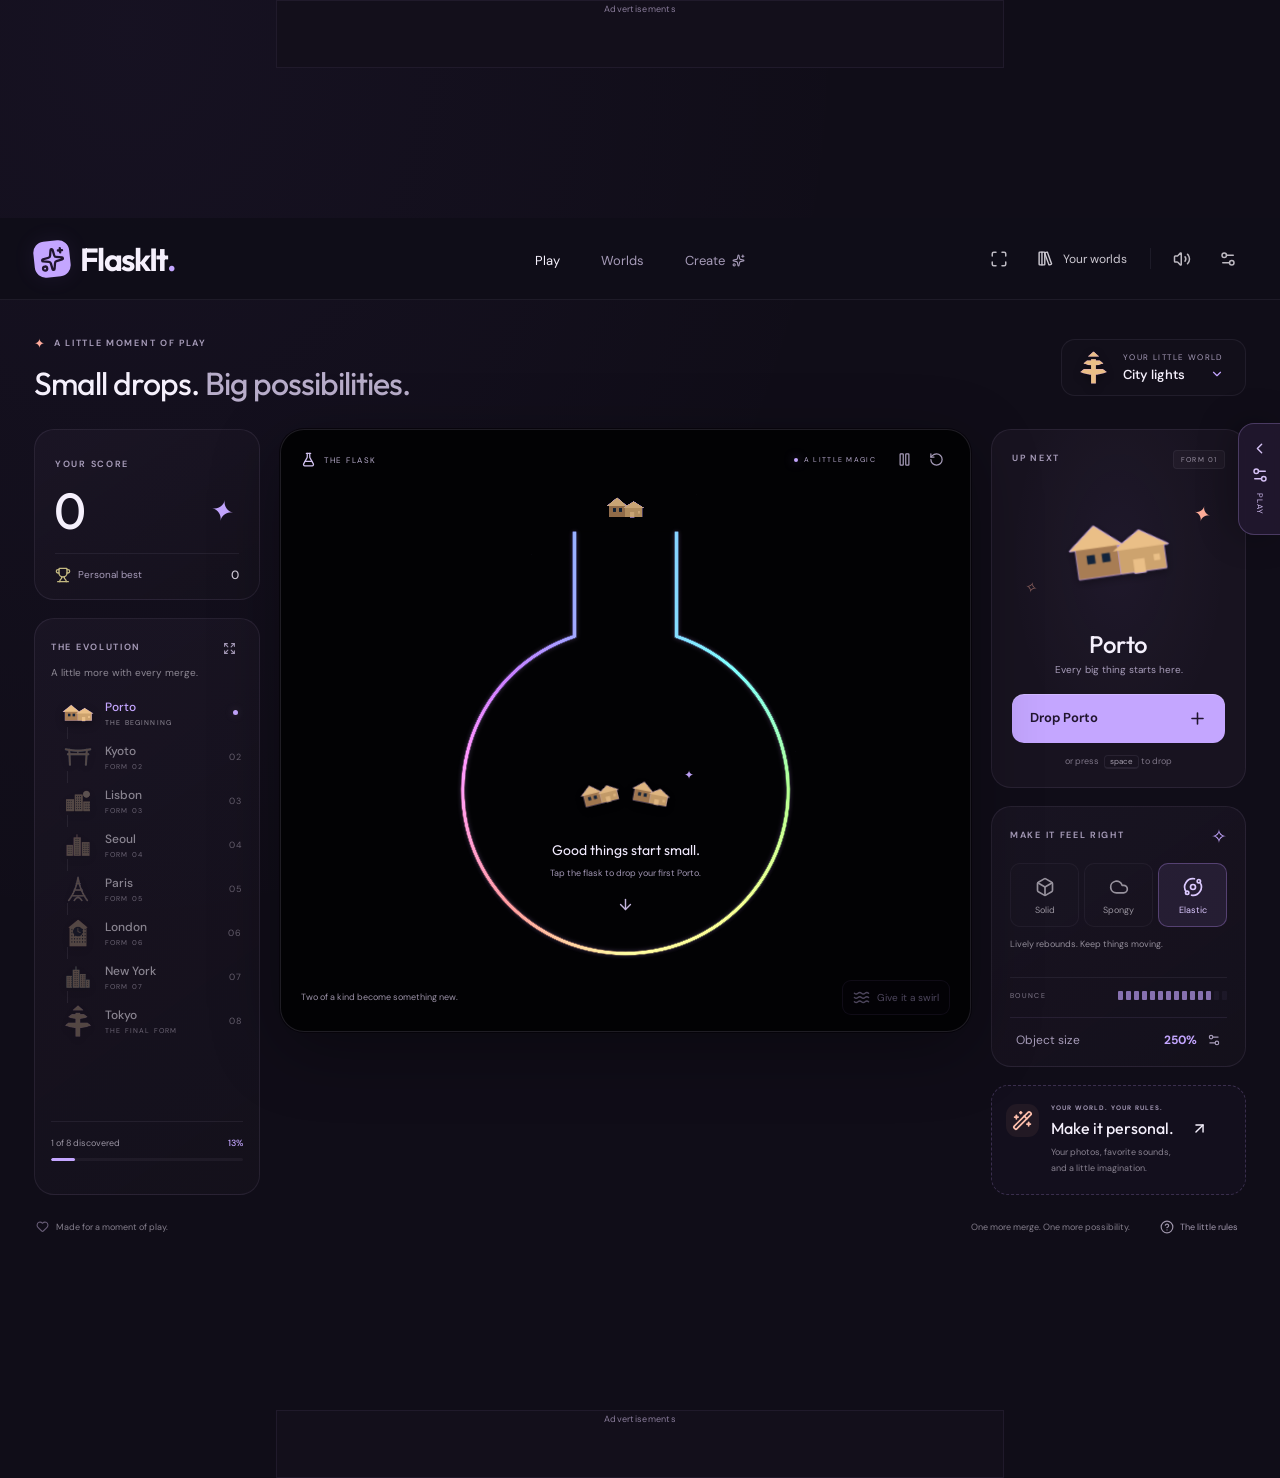
==== index.html @ 526505aa "Publish FlaskIt web game with Google ad placements" ====
<!doctype html>
<html lang="en">
  <head>
    <meta charset="UTF-8" />
    <meta name="viewport" content="width=device-width, initial-scale=1.0, viewport-fit=cover" />
    <meta name="theme-color" content="#100d18" />
    <meta
      name="description"
      content="Little drops. Big possibilities. FlaskIt is a physics playground. Merge, make your own worlds, and find your final form."
    />
    <meta name="google-adsense-account" content="ca-pub-3168949254831390" />
    <link rel="canonical" href="https://flaskit.elevatr.app/" />
    <link rel="icon" type="image/svg+xml" href="./favicon.svg" />
    <title>FlaskIt — Little drops. Big possibilities.</title>
    <script type="module" crossorigin src="./assets/index-wMDq1V2u.js"></script>
    <link rel="stylesheet" crossorigin href="./assets/index-DYnC0f2d.css">
  </head>
  <body>
    <div id="root"></div>
  </body>
</html>
---- assets/index-DYnC0f2d.css ----
@font-face{font-family:DM Sans Variable;font-style:normal;font-display:swap;font-weight:100 1000;src:url(./dm-sans-latin-ext-wght-normal-BOFOeGcA.woff2)format("woff2-variations");unicode-range:U+100-2BA,U+2BD-2C5,U+2C7-2CC,U+2CE-2D7,U+2DD-2FF,U+304,U+308,U+329,U+1D00-1DBF,U+1E00-1E9F,U+1EF2-1EFF,U+2020,U+20A0-20AB,U+20AD-20C0,U+2113,U+2C60-2C7F,U+A720-A7FF}@font-face{font-family:DM Sans Variable;font-style:normal;font-display:swap;font-weight:100 1000;src:url(./dm-sans-latin-wght-normal-Xz1IZZA0.woff2)format("woff2-variations");unicode-range:U+??,U+131,U+152-153,U+2BB-2BC,U+2C6,U+2DA,U+2DC,U+304,U+308,U+329,U+2000-206F,U+20AC,U+2122,U+2191,U+2193,U+2212,U+2215,U+FEFF,U+FFFD}@font-face{font-family:Outfit Variable;font-style:normal;font-display:swap;font-weight:100 900;src:url(./outfit-latin-ext-wght-normal-DdQaqQDo.woff2)format("woff2-variations");unicode-range:U+100-2BA,U+2BD-2C5,U+2C7-2CC,U+2CE-2D7,U+2DD-2FF,U+304,U+308,U+329,U+1D00-1DBF,U+1E00-1E9F,U+1EF2-1EFF,U+2020,U+20A0-20AB,U+20AD-20C0,U+2113,U+2C60-2C7F,U+A720-A7FF}@font-face{font-family:Outfit Variable;font-style:normal;font-display:swap;font-weight:100 900;src:url(./outfit-latin-wght-normal-Bc-8i84L.woff2)format("woff2-variations");unicode-range:U+??,U+131,U+152-153,U+2BB-2BC,U+2C6,U+2DA,U+2DC,U+304,U+308,U+329,U+2000-206F,U+20AC,U+2122,U+2191,U+2193,U+2212,U+2215,U+FEFF,U+FFFD}:root{color:#f5f0fc;font-synthesis:none;font-synthesis:none;--accent:#c4a6ff;--ink:#f5f0fc;--muted:#a69bb8;--line:#dfd2fa12;--surface:#1c1729;--bg:#100d18;--lightningcss-light: ;--lightningcss-dark:initial;color-scheme:dark;background:#100d18;font-family:DM Sans Variable,sans-serif;font-weight:400}*{box-sizing:border-box}body{min-width:320px;margin:0}button,input,a{-webkit-tap-highlight-color:transparent}button,a,input{font:inherit}button{cursor:pointer;color:inherit;background:0 0;border:0;transition:background .18s,transform .18s,border-color .18s,opacity .18s}button:hover{filter:brightness(1.08)}button:active{transform:scale(.975)}button:disabled{opacity:.35;cursor:default;filter:none;transform:none}a{color:inherit;text-decoration:none}button:focus-visible,a:focus-visible,input:focus-visible,[tabindex]:focus-visible{outline:2px solid var(--accent);outline-offset:4px}input{accent-color:var(--accent);min-width:0}input[type=range]{cursor:pointer;width:100%;height:4px;accent-color:var(--accent)}input[type=text],input:not([type]),input[type=search]{border:1px solid var(--line);color:var(--ink);background:#ffffff04;border-radius:11px;outline:none;width:100%;padding:13px 15px}input:focus{border-color:#c4a6ff66}input::placeholder{color:#827d89}h1,h2,h3,p{margin:0}h1,h2,h3{letter-spacing:-.025em;font-family:Outfit Variable,sans-serif;font-weight:500}svg{flex-shrink:0}button svg{vertical-align:middle}::selection{color:#faf4ff;background:#c4a6ff3d}.app{background:radial-gradient(#b29eca06,#0000 60%);min-height:100dvh}.app:before{content:"";pointer-events:none;opacity:.1;z-index:-1;background-image:url("data:image/svg+xml,%3Csvg viewBox='0 0 180 180' xmlns='http://www.w3.org/2000/svg'%3E%3Cfilter id='n'%3E%3CfeTurbulence type='fractalNoise' baseFrequency='.8' numOctaves='3' stitchTiles='stitch'/%3E%3C/filter%3E%3Crect width='100%25' height='100%25' opacity='.4' filter='url(%23n)'/%3E%3C/svg%3E");position:fixed;inset:0}.topbar{border-bottom:1px solid var(--line);background:#100d18d9;justify-content:space-between;align-items:center;gap:30px;height:82px;padding:0 max(34px,50vw - 700px);display:flex}.brand{letter-spacing:-1.6px;align-items:center;gap:10px;font-family:Outfit Variable,sans-serif;font-size:32px;font-weight:650;line-height:1;display:flex}.brand-mark{background:var(--accent);color:#21152f;border-radius:11px;place-items:center;width:36px;height:36px;display:grid;transform:rotate(-6deg)}.brand-period{color:var(--accent)}.main-nav{align-items:stretch;gap:35px;height:100%;display:flex;position:absolute;left:50%;transform:translate(-50%)}.main-nav>button{color:var(--muted);align-items:center;gap:7px;padding:3px 3px 0;font-size:13px;display:flex;position:relative}.main-nav>button.active{color:var(--ink)}.nav-dot{background:var(--accent);border-radius:50%;width:4px;height:4px;position:absolute;bottom:18px;left:calc(50% - 2px)}.topbar-actions{align-items:center;gap:10px;display:flex}.library-button{color:#cdc9d2;align-items:center;gap:9px;padding:10px;font-size:12px;display:flex}.library-button b{border:1px solid var(--line);color:var(--accent);background:#ffffff05;border-radius:5px;padding:2px 5px;font-size:10px}.topbar-divider{background:var(--line);width:1px;height:21px;margin:0 3px}.icon-button{color:#bdb9c1;border-radius:50%;place-items:center;width:36px;height:36px;display:grid}.icon-button:hover{background:#ffffff09}.page-main{max-width:1400px;margin:0 auto;padding:32px 34px 0}.play-heading{justify-content:space-between;align-items:center;margin:0 0 26px;display:flex}.eyebrow{letter-spacing:1.7px;color:var(--muted);align-items:center;gap:7px;font-size:9px;font-weight:650;line-height:1.5;display:inline-flex}.accent{color:var(--accent)}.tiny-star{color:var(--accent);font-size:13px}.play-heading h1{letter-spacing:-1px;margin-top:9px;font-size:32px;font-weight:450}.world-selector{border:1px solid var(--line);text-align:left;background:#ffffff03;border-radius:14px;align-items:center;gap:12px;min-width:185px;padding:10px 14px;display:flex}.world-selector>span:last-child{flex-direction:column;gap:4px;display:flex}.world-selector small{letter-spacing:1.4px;color:var(--muted);font-size:8px}.world-selector strong{justify-content:space-between;align-items:center;gap:25px;font-size:13px;font-weight:550;display:flex}.world-selector strong svg{color:var(--accent)}.play-layout{grid-template-columns:226px minmax(280px,1fr) 255px;align-items:stretch;gap:20px;display:grid}.left-column,.right-column{flex-direction:column;gap:18px;min-width:0;display:flex}.panel{border:1px solid var(--line);background:linear-gradient(150deg,#ffffff04,#ffffff01);border-radius:20px}.score-card{padding:21px 20px 16px}.score-value{letter-spacing:-2px;font-variant-numeric:tabular-nums;justify-content:space-between;align-items:center;margin-top:8px;font-family:Outfit Variable,sans-serif;font-size:51px;font-weight:450;line-height:1.2;display:flex}.score-value>span{color:var(--accent);margin:0 7px;font-size:28px;font-weight:200;transform:rotate(12deg)}.best-score{border-top:1px solid var(--line);color:var(--muted);align-items:center;gap:7px;margin-top:12px;padding-top:13px;font-size:10px;display:flex}.best-score>svg{color:#c4b981}.best-score>strong{color:#d1cbd8;margin-left:auto;font-size:12px;font-weight:500}.journey-card{flex-direction:column;flex:1;min-height:0;padding:16px 16px 18px;display:flex}.section-top{justify-content:space-between;align-items:center;gap:10px;display:flex}.small-icon{width:27px;height:27px;color:var(--muted);border-radius:7px;place-items:center;display:grid}.small-icon:hover{background:#ffffff0a}.journey-subtitle{color:#8c8793;margin-top:4px;margin-bottom:12px;font-size:10px}.journey-list{scrollbar-width:thin;scrollbar-color:#beb5c822 transparent;flex-direction:column;flex:1;max-height:415px;display:flex;overflow:auto}.journey-item{align-items:center;gap:10px;min-height:44px;display:flex;position:relative}.journey-item:before{content:"";background:#97909f22;width:1px;position:absolute;top:36px;bottom:-4px;left:16px}.journey-item:last-child:before{display:none}.journey-item .form-badge{z-index:1;position:relative}.journey-item>div{flex-direction:column;gap:3px;display:flex}.journey-item strong{font-size:12px;font-weight:500}.journey-item small{letter-spacing:1.15px;color:#908b97;font-size:7px}.journey-item.undiscovered strong{color:#898490}.journey-item.undiscovered small{color:#6b6474}.current-dot{background:var(--accent);border-radius:50%;width:5px;height:5px;margin-left:auto;margin-right:5px;box-shadow:0 0 9px #baa8d044}.journey-item.current strong{color:var(--accent)}.journey-check{color:var(--accent);margin-left:auto;margin-right:3px}.level-index{font-variant-numeric:tabular-nums;letter-spacing:1px;color:#67606f;margin-left:auto;margin-right:1px;font-size:9px}.journey-progress{border-top:1px solid var(--line);margin-top:15px;padding-top:15px}.journey-progress>div:first-child{color:#9892a0;justify-content:space-between;font-size:9px;display:flex}.journey-progress strong{color:var(--accent);font-size:9px;font-weight:500}.progress-track{background:#d0c4df0e;border-radius:3px;height:3px;margin-top:9px;overflow:hidden}.progress-track>span{background:var(--accent);border-radius:3px;height:100%;transition:width .4s;display:block}.flask-card{background:radial-gradient(at 50% 65%,#60556d19,#1e162808 70%),radial-gradient(circle,#c5b8d409 .7px,#0000 .8px) 0 0/18px 18px;border:1px solid #dfd2fa14;border-radius:24px;flex-direction:column;height:clamp(550px,67vh,710px);display:flex;position:relative;overflow:hidden;box-shadow:inset 0 0 100px #0b080f33}.flask-toolbar{z-index:2;justify-content:space-between;align-items:center;height:43px;padding:17px 20px 0;display:flex;position:relative}.flask-toolbar>span{letter-spacing:1.5px;color:#9b94a3;align-items:center;gap:8px;font-size:8px;display:flex}.flask-tools{align-items:center;gap:5px;display:flex}.live-label{letter-spacing:1.3px;color:#958d9f;align-items:center;gap:6px;margin-right:10px;font-size:7px;display:flex}.live-label i{background:#b4a2cb;border-radius:50%;width:4px;height:4px;box-shadow:0 0 8px #b4a1cc33}.flask-stage{cursor:pointer;touch-action:manipulation;flex:1;width:100%;min-height:0;position:relative;outline-offset:-5px!important}.flask-stage canvas{width:100%;height:100%;display:block;position:absolute;inset:0}.flask-bottom{z-index:1;justify-content:space-between;align-items:center;gap:8px;padding:0 20px 16px;font-size:10px;display:flex;position:relative}.flask-message{color:#97929e;font-size:9px}.swirl-button{color:#c8bbd7;background:#b9a9cc05;border:1px solid #beacd31c;border-radius:9px;align-items:center;gap:7px;padding:8px 10px;font-size:10px;display:flex}.flask-empty{pointer-events:none;color:#c0b7ca;z-index:1;flex-direction:column;align-items:center;gap:8px;display:flex;position:absolute;top:58%;left:0;right:0}.empty-pair{opacity:.86;align-items:center;gap:7px;height:58px;margin-bottom:8px;display:flex;position:relative}.empty-pair>span:first-child{animation:4s ease-in-out infinite bob;transform:rotate(-14deg)}.empty-pair>span:nth-child(2){animation:4s ease-in-out -2s infinite bob;transform:rotate(11deg)}.empty-pair>i{color:var(--accent);font-size:12px;font-style:normal;position:absolute;top:0;right:-22px}.flask-empty>strong{font-family:Outfit Variable,sans-serif;font-size:14px;font-weight:400}.flask-empty>p{color:#8c8496;font-size:9px}.flask-empty>svg{color:#91889d;margin-top:9px}.form-badge{background:linear-gradient(145deg, var(--form-color), color-mix(in srgb, var(--form-color), #241b30 14%));border:1px solid #ffffff24;border-radius:50%;flex-shrink:0;justify-content:center;align-items:center;line-height:1;display:inline-flex;position:relative;overflow:hidden;box-shadow:0 3px 8px #0e0a1220,inset 0 2px 3px #fff3}.form-badge img{object-fit:cover;width:100%;height:100%}.form-badge.dimmed{opacity:.3;filter:saturate(.7)}.next-card{flex-direction:column;align-items:stretch;padding:20px;display:flex}.next-pill{letter-spacing:1.1px;color:#9c94a5;background:#cdc0dc09;border:1px solid #d0c3df11;border-radius:4px;padding:4px 7px;font-size:7px}.next-piece{place-items:center;height:160px;display:grid;position:relative}.next-piece>.form-badge{z-index:1;animation:5s ease-in-out infinite float;transform:rotate(-8deg);box-shadow:0 10px 30px #0003}.piece-orbit{border:1px solid #b39fcb12;border-radius:50%;width:139px;height:139px;position:absolute}.piece-orbit:before{content:"";border:1px dashed #b39fcb0b;border-radius:50%;position:absolute;inset:-14px}.next-sparkle{color:var(--accent);font-size:21px;font-style:normal;position:absolute;top:31px;right:14px;transform:rotate(14deg)}.next-sparkle.small{opacity:.5;font-size:15px;top:109px;left:13px;right:auto}.next-description{text-align:center;margin:0 0 18px}.next-description h2{letter-spacing:-.5px;margin-bottom:4px;font-size:24px}.next-description p{color:var(--muted);font-size:10px}.primary-button{background:var(--accent);color:#21152f;border-radius:12px;justify-content:space-between;align-items:center;gap:20px;width:100%;min-height:47px;padding:15px 18px;font-size:13px;font-weight:650;display:flex;box-shadow:inset 0 1px #fff3}.primary-button:hover{background:color-mix(in srgb, var(--accent), white 8%)}.drop-button{margin-top:auto}.keyboard-hint{text-align:center;color:#7b7384;margin-top:12px;font-size:9px;display:block}.keyboard-hint kbd{color:#a29baa;border:1px solid #bbb0c819;border-bottom-width:2px;border-radius:4px;margin-left:3px;padding:0 5px 1px;font-family:inherit;font-size:8px}.physics-card{padding:17px 18px}.tiny-spark{color:var(--accent);font-size:19px}.feel-picker{align-items:stretch;gap:5px;margin:14px 0 10px;display:flex}.feel-picker>button{color:#97929d;background:#ffffff02;border:1px solid #dfd2fa0c;border-radius:10px;flex-direction:column;flex:1;align-items:center;gap:7px;min-width:0;padding:13px 4px 10px;font-size:9px;display:flex}.physics-description{color:#928c99;min-height:28px;font-size:9px;line-height:1.6}.bounce-meter{border-top:1px solid var(--line);align-items:center;gap:17px;margin-top:12px;padding-top:13px;display:flex}.bounce-meter>span{letter-spacing:1.3px;color:#857d8f;font-size:7px}.bounce-meter>div{flex:1;justify-content:flex-end;align-items:center;gap:3px;display:flex}.bounce-meter i{background:#c4a6ff0d;border-radius:1px;width:5px;height:9px}.bounce-meter i.lit{background:var(--accent);opacity:.65}.creator-mini{text-align:left;background:#a898bb03;border:1px dashed #b8a8cb27;border-radius:17px;flex:1;align-items:flex-start;gap:12px;padding:18px 14px;display:flex}.creator-mini-icon{width:33px;height:33px;color:var(--accent);background:#c4a6ff12;border-radius:11px;flex-shrink:0;place-items:center;display:grid}.creator-mini .eyebrow{letter-spacing:1px;margin-bottom:5px;font-size:6.5px;display:block}.creator-mini strong{white-space:nowrap;align-items:center;gap:17px;font-family:Outfit Variable,sans-serif;font-size:16px;font-weight:450;display:flex}.creator-mini p{color:#87808f;margin-top:7px;font-size:9px;line-height:1.7}.page-footer{color:#837d8b;justify-content:space-between;gap:20px;padding:24px 2px 25px;font-size:9px;display:flex}.page-footer>span{align-items:center;gap:7px;display:flex}.page-footer>span svg{color:#a090b3;opacity:.6}.page-footer>div{align-items:center;gap:24px;display:flex}.page-footer button{color:#9e95aa;align-items:center;gap:6px;font-size:9px;display:flex}.engine-loading,.engine-error{text-align:center;z-index:2;flex-direction:column;justify-content:center;align-items:center;gap:22px;padding:35px;display:flex;position:absolute;inset:0}.engine-error{color:#b7b1bf;background:#100d18f0;font-size:13px}.engine-error .secondary-button{width:auto}.pause-curtain{-webkit-backdrop-filter:blur(12px);backdrop-filter:blur(12px);z-index:5;background:#17111fdb;flex-direction:column;justify-content:center;align-items:center;gap:12px;display:flex;position:absolute;inset:0}.pause-symbol{color:var(--accent);border:1px solid #b8a7cc2a;border-radius:50%;place-items:center;width:70px;height:70px;margin-bottom:13px;display:grid}.pause-curtain h2{font-size:35px}.pause-curtain p{color:var(--muted);font-size:13px}.pause-curtain .primary-button{width:220px;margin-top:18px}.mobile-journey{display:none}.toast{-webkit-backdrop-filter:blur(12px);backdrop-filter:blur(12px);color:#e4dfeb;z-index:70;background:#30273aed;border:1px solid #c4a6ff22;border-radius:12px;align-items:center;gap:10px;max-width:calc(100vw - 30px);padding:13px 14px;font-size:12px;animation:.2s ease-out toast-in;display:flex;position:fixed;bottom:27px;left:50%;transform:translate(-50%);box-shadow:0 10px 40px #0004}.toast>svg{color:var(--accent)}.toast>button{color:#a8a0b2;place-items:center;margin-left:12px;padding:3px;display:grid}.modal-scrim{-webkit-backdrop-filter:blur(9px);backdrop-filter:blur(9px);z-index:50;background:#0a080dab;justify-content:center;align-items:center;padding:30px;animation:.16s ease-out scrim-in;display:flex;position:fixed;inset:0}.modal-scrim~.modal-scrim{z-index:60}.modal{--accent:#c4a6ff;background:#191321;border:1px solid #d2cbda27;border-radius:25px;flex-direction:column;width:530px;max-width:100%;max-height:calc(100dvh - 60px);animation:.22s cubic-bezier(.2,.75,.35,1) modal-in;display:flex;overflow:hidden;box-shadow:0 40px 140px #0008}.modal-wide{width:1000px}.modal-head{border-bottom:1px solid var(--line);flex-shrink:0;justify-content:space-between;align-items:center;gap:15px;padding:27px 30px 22px;display:flex}.modal-head .eyebrow{letter-spacing:1.6px;margin-bottom:9px;font-size:8px}.modal-head h2{font-size:31px;font-weight:450;line-height:1.15}.modal-head .icon-button{border:1px solid var(--line);background:#ffffff03;width:35px;height:35px}.modal-body{overscroll-behavior:contain;scrollbar-width:thin;scrollbar-color:#b8adc52b transparent;min-height:0;padding:25px 30px;overflow:auto}.modal-footer{border-top:1px solid var(--line);background:#191321;flex-shrink:0;padding:18px 30px 22px}.modal-footer .primary-button{min-height:47px}.subheading{color:#a29da9;margin-bottom:20px;font-size:13px;line-height:1.8}.center{text-align:center}.text-button{color:#bcb4c5;align-items:center;gap:7px;padding:6px 0;font-size:11px;display:flex}.text-button:hover{color:var(--accent)}.center-button{justify-content:center;margin:17px auto 0}.secondary-button{color:#d1cbd9;background:#d0c6dc04;border:1px solid #d0c6dc24;border-radius:11px;justify-content:center;align-items:center;gap:9px;min-height:43px;padding:12px 16px;font-size:11px;font-weight:550;display:flex}.secondary-button:hover{background:#d0c6dc0c}.fine-print{color:#8e8896;margin:12px 0;font-size:10px;line-height:1.8}.error-note{color:#f0bea8;background:#e5a2830b;border:1px solid #f2ad9344;border-radius:10px;margin:15px 0;padding:12px 14px;font-size:12px;line-height:1.6}.loading{color:#b5abc1;justify-content:center;align-items:center;gap:12px;padding:20px 0;font-size:12px;display:flex}.spin{animation:1s linear infinite spin}.segmented{background:#120d1844;border:1px solid #d2ccda16;border-radius:11px;flex-shrink:0;gap:4px;padding:4px;display:inline-flex}.segmented>button{color:#9892a0;border-radius:7px;align-items:center;gap:12px;padding:9px 17px;font-size:11px;display:flex}.segmented>button.active{color:#dcd3e7;background:#32293c;box-shadow:0 1px 5px #0002}.segmented>button>span{color:#998ea7;background:#d1c5e00d;border-radius:4px;padding:2px 5px;font-size:8px}.library-topline{justify-content:space-between;align-items:center;gap:20px;margin-bottom:22px;display:flex}.search-field{border:1px solid var(--line);color:#7c7486;background:#ffffff02;border-radius:10px;flex:1;align-items:center;gap:9px;max-width:300px;padding:0 12px;display:flex}.search-field input{background:0 0;border:0;outline:none;padding:11px 0;font-size:10px}.create-world-hero{text-align:left;background:linear-gradient(110deg,#32293e,#2e243a 50%,#2d223a);border:1px solid #bdafce33;border-radius:19px;justify-content:space-between;align-items:center;width:100%;min-height:184px;padding:30px 32px;display:flex;position:relative;overflow:hidden}.create-world-hero .eyebrow{letter-spacing:1.8px;color:#ad9fbd;font-size:7px}.create-world-hero h3{color:#e3dceb;max-width:360px;margin-top:9px;font-size:28px;line-height:1.25}.create-world-hero p{color:#a9a1b3;margin:9px 0 18px;font-size:11px}.hero-link{color:#c4a6ff;align-items:center;gap:13px;font-size:11px;font-weight:600;display:inline-flex}.create-art{flex-shrink:0;width:240px;height:140px;position:relative}.create-art>span{border:1px solid #ffffff2b;border-radius:50%;place-items:center;display:grid;position:absolute;box-shadow:0 10px 25px #0002}.create-art>span:first-child{background:#edbbce;width:85px;height:85px;font-size:42px;top:25px;left:10px;transform:rotate(-15deg)}.create-art>span:nth-child(2){background:#c1b5f1;width:105px;height:105px;font-size:52px;top:-2px;right:15px;transform:rotate(12deg)}.create-art>span:nth-child(3){color:#30273b;background:#c4a6ff;border:5px solid #332940;width:56px;height:56px;bottom:-8px;left:98px;transform:rotate(-9deg)}.create-art>i{color:#c4a6ff;font-size:26px;font-style:normal;position:absolute;top:-11px;left:72px}.category-tabs{scrollbar-width:none;align-items:center;gap:7px;margin:25px 0 20px;display:flex;overflow:auto}.category-tabs>button{border:1px solid var(--line);white-space:nowrap;color:#9992a1;border-radius:7px;align-items:center;gap:5px;padding:8px 13px;font-size:10px;display:flex}.category-tabs>button.active{color:#d4cbe0;background:#ae98c80d;border-color:#a999bc4a}.library-grid{grid-template-columns:repeat(3,minmax(0,1fr));gap:17px;display:grid}.world-card{background:#ffffff02;border:1px solid #dfd2fa13;border-radius:15px;transition:border-color .2s,transform .2s;overflow:hidden}.world-card:hover{border-color:color-mix(in srgb, var(--card-accent), transparent 65%);transform:translateY(-3px)}.world-card-main{text-align:left;width:100%;padding:0;display:block}.world-card-art{background:radial-gradient(ellipse at 55% 100%, color-mix(in srgb, var(--card-accent), transparent 87%), transparent 80%), #dbd4e402;isolation:isolate;height:143px;position:relative;overflow:hidden}.world-orbit{border:1px solid color-mix(in srgb, var(--card-accent), transparent 92%);border-radius:50%;width:155px;height:155px;position:absolute;top:10px;left:calc(50% - 77px)}.world-orbit:before{content:"";border:1px dashed color-mix(in srgb, var(--card-accent), transparent 95%);border-radius:50%;position:absolute;inset:-18px}.world-art-form{filter:drop-shadow(0 6px 6px #0002);position:absolute;top:50px;left:calc(50% - 102px);transform:rotate(-15deg)}.world-art-form.form-1{z-index:2;top:25px;left:calc(50% - 32px);transform:rotate(5deg)}.world-art-form.form-2{z-index:3;top:64px;left:calc(50% + 39px);transform:rotate(16deg)}.art-sparkle{color:var(--card-accent);opacity:.7;font-size:17px;position:absolute;top:20px;left:calc(50% + 70px)}.world-card-info{padding:17px 17px 18px}.world-category{letter-spacing:1.1px;text-transform:uppercase;color:#9d95a6;align-items:center;gap:6px;font-size:7px;display:flex}.world-category>i{background:#9d95a6;border-radius:50%;width:2px;height:2px}.world-card-info h3{justify-content:space-between;align-items:center;margin:8px 0 5px;font-size:19px;font-weight:450;display:flex}.world-card-info h3>svg{color:#948aa0;width:15px;height:15px}.world-card-info p{color:#8b8494;min-height:28px;font-size:9px;line-height:1.6}.world-route{color:var(--card-accent);opacity:.8;gap:11px;margin-top:13px;font-size:8px;display:flex}.world-route>span{opacity:.5}.trending-label{color:#f1bea5;letter-spacing:.6px;z-index:4;background:#463c31;border:1px solid #f8b69326;border-radius:5px;padding:4px 7px;font-size:6px;position:absolute;bottom:10px;right:10px}.saved-card-actions{border-top:1px solid var(--line);align-items:center;gap:4px;padding:9px 12px;display:flex}.saved-card-actions button{color:#928a9c;border-radius:6px;place-items:center;width:28px;height:28px;display:grid}.saved-card-actions button:hover{color:#d4c9e1;background:#c3b5d40b}.saved-card-actions .delete-world{margin-left:auto}.saved-card-actions .is-favorite{color:#e3b0b8}.library-footnote{color:#8a8392;justify-content:center;align-items:center;gap:6px;padding-top:25px;font-size:9px;display:flex}.empty-library{color:#a599b3;text-align:center;flex-direction:column;align-items:center;gap:15px;padding:45px 10px;display:flex}.empty-library h3{color:var(--ink);font-size:23px}.empty-library p{color:var(--muted);font-size:12px}.empty-library .secondary-button{margin-top:5px}.world-detail{grid-template-columns:1fr 1fr;gap:45px;margin-top:15px;display:grid}.detail-art{background:radial-gradient(ellipse, color-mix(in srgb, var(--card-accent), transparent 90%), transparent 70%);border-radius:17px;justify-content:center;align-items:center;height:210px;display:flex;position:relative}.detail-art>.form-badge{z-index:2;position:relative;transform:rotate(8deg)}.detail-small-form{z-index:3;position:absolute;top:122px;left:32px;transform:rotate(-13deg)}.detail-orbit{border:1px solid #c1b3d316;border-radius:50%;width:198px;height:198px;position:absolute}.detail-spark{color:var(--card-accent);font-size:24px;position:absolute;top:24px;right:40px}.detail-overview>h3{margin-top:15px;font-size:23px;font-weight:400;line-height:1.35}.detail-bits{gap:8px;margin-top:14px;display:flex}.detail-bits>span{border:1px solid var(--line);color:#aaa1b6;border-radius:5px;padding:6px 10px;font-size:9px}.detail-feel{border-top:1px solid var(--line);margin-top:25px;padding-top:22px}.detail-feel .feel-picker{margin-top:12px}.detail-feel .feel-picker>button{padding:13px 5px;font-size:10px}.minimum-drops{color:var(--card-accent);opacity:.75;margin-top:15px;font-size:9px}.detail-journey{padding:5px 0}.detail-journey>.eyebrow{margin-bottom:17px}.detail-form{border-bottom:1px solid #dfd2fa08;align-items:center;gap:12px;padding:10px 0;display:flex}.detail-index{color:#6e6677;letter-spacing:1px;flex-shrink:0;font-size:10px}.detail-form>div{flex-direction:column;gap:4px;display:flex}.detail-form strong{font-size:12px;font-weight:500}.detail-form small{color:#90889a;font-size:9px}.detail-stage{letter-spacing:1px;color:#71687d;margin-left:auto;font-size:7px}.final-tag{letter-spacing:1px;color:var(--accent);white-space:nowrap;background:#c4a6ff0d;border-radius:4px;margin-left:auto;padding:4px 6px;font-size:6px}.detail-footer{justify-content:space-between;gap:15px;display:flex}.detail-footer .primary-button{max-width:300px}.detail-footer .secondary-button{min-width:170px}.field-label{letter-spacing:1.4px;color:#ada5b7;flex-direction:column;gap:9px;font-size:8px;font-weight:600;display:flex}.field-label input{letter-spacing:0;margin-top:3px;font-size:14px;font-weight:400}.studio-intro{align-items:center;gap:14px;margin:0 0 28px;display:flex}.studio-intro-icon{width:49px;height:49px;color:var(--accent);background:#c4a6ff08;border:1px solid #c4a6ff27;border-radius:16px;flex-shrink:0;place-items:center;display:grid}.studio-intro h3{font-size:21px;font-weight:450}.studio-intro p{color:#928b9b;margin-top:6px;font-size:11px}.pill{color:#aea3bc;white-space:nowrap;background:#b8a9cb06;border:1px solid #c3b6d429;border-radius:6px;align-items:center;padding:7px 10px;font-size:8px;display:inline-flex}.studio-intro>.pill{margin-left:auto}.editor-settings{grid-template-columns:1fr 180px;gap:30px;display:grid}.level-number{flex-direction:column;gap:12px;display:flex}.stepper{border:1px solid var(--line);background:#ffffff03;border-radius:10px;justify-content:space-between;align-items:center;height:47px;padding:0 6px;display:flex}.stepper button{color:#b9b0c5;place-items:center;width:33px;height:33px;display:grid}.stepper output{color:#d0c5de;font-family:Outfit Variable,sans-serif;font-size:24px;font-weight:450}.level-range{margin:25px 0 9px}.difficulty-note{color:#7e7687;justify-content:space-between;gap:10px;font-size:8px;display:flex}.difficulty-note>span:nth-child(2){color:#b2a8be}.editor-section-title{border-top:1px solid var(--line);justify-content:space-between;align-items:center;margin-top:32px;margin-bottom:19px;padding-top:28px;display:flex}.editor-section-title h3{margin-top:7px;font-size:24px}.editor-section-title .eyebrow{font-size:8px}.form-editor-list{flex-direction:column;gap:9px;display:flex}.form-editor-row{border:1px solid var(--line);background:#ffffff02;border-radius:12px;grid-template-columns:47px 66px minmax(100px,1fr) minmax(160px,210px) 26px;align-items:center;gap:15px;padding:15px;display:grid}.form-editor-row.base-form{background:#c4a6ff03;border-color:#c4a6ff23}.form-number{color:#aca3b7;flex-direction:column;gap:6px;font-family:Outfit Variable,sans-serif;font-size:22px;display:flex}.form-number>span{letter-spacing:1px;color:#746a80;font-family:DM Sans Variable,sans-serif;font-size:6px}.photo-slot{color:#90859e;background:#b2a6c005;border:1px dashed #b2a6c03d;border-radius:50%;flex-direction:column;justify-content:center;align-items:center;gap:5px;width:62px;height:62px;display:flex;position:relative;overflow:hidden}.photo-slot>span:not(.form-badge):not(.photo-edit-overlay){font-size:7px}.photo-slot.filled{border:0}.photo-edit-overlay{color:#fff;opacity:0;background:#0005;place-items:center;transition:opacity .2s;display:grid;position:absolute;inset:0}.photo-slot:hover .photo-edit-overlay{opacity:1}.form-fields>input{letter-spacing:.1px;font-family:Outfit Variable,sans-serif;font-size:14px;color:#d1cada!important;background:0 0!important;border:0!important;border-radius:0!important;padding:0 0 6px!important}.replace-photo{color:#8d839a;align-items:center;gap:10px;margin-top:6px;padding:0;font-size:8px;display:flex}.replace-photo span{opacity:.7}.sound-choice{color:#bdb4c9;background:#a396b404;border:1px solid #ac9fbb22;border-radius:8px;align-items:center;gap:8px;width:100%;min-width:0;padding:9px 11px;font-size:10px;display:flex}.sound-choice>span{white-space:nowrap;text-overflow:ellipsis;text-align:left;flex:1;overflow:hidden}.sound-choice>svg:first-child{color:#8d809c}.sound-choice>svg:last-child{color:#716382}.merge-hint{color:#766d80;align-items:center;min-height:12px;margin-top:8px;font-size:7px;display:flex}.merge-hint>button{color:#857b92;align-items:center;gap:5px;padding:0;font-size:8px;display:flex}.base-sound>span{letter-spacing:1.1px;color:#a094ae;font-size:7px}.base-sound p{color:#786f84;margin-top:8px;font-size:8px;line-height:1.6}.reorder-buttons{flex-direction:column;gap:5px;display:flex}.reorder-buttons>button{color:#91869e;border-radius:5px;place-items:center;width:24px;height:23px;display:grid}.reorder-buttons>button:hover{background:#b2a6c00d}.sound-all-banner{background:#b2a2c504;border:1px solid #b2a6c01c;border-radius:12px;align-items:center;gap:14px;margin-top:18px;padding:18px;display:flex}.sound-all-icon{color:#b5a8c4;background:#c4a6ff09;border-radius:11px;flex-shrink:0;place-items:center;width:37px;height:37px;display:grid}.sound-all-banner strong{font-size:12px;font-weight:550}.sound-all-banner p{color:#847b90;margin-top:5px;font-size:9px}.sound-all-banner>.secondary-button{min-width:132px;margin-left:auto;padding:9px 13px;font-size:9px}.editor-bottom-grid{border-top:1px solid var(--line);grid-template-columns:1fr 1fr;gap:45px;margin-top:30px;padding-top:29px;display:grid}.editor-bottom-grid h3{margin-top:6px;margin-bottom:16px;font-size:21px}.editor-bottom-grid .eyebrow{font-size:8px}.color-picker{flex-wrap:wrap;align-items:center;gap:9px;margin-top:22px;display:flex}.color-picker>button{color:#2d2339;border-radius:50%;place-items:center;width:29px;height:29px;display:grid}.color-picker>button[aria-pressed=true]{outline-offset:4px;outline:1px solid #d6cfde}.color-note{color:#847b90;align-items:center;gap:7px;margin-top:24px;font-size:9px;display:flex}.save-status{color:#a59ab3;align-items:center;gap:7px;margin-bottom:12px;font-size:9px;display:flex}.status-dot{background:#c9ae7b;border-radius:50%;width:4px;height:4px}.status-dot.ready{background:var(--accent)}.local-note{color:#776e83;margin-left:auto;font-size:8px}.editor-save-actions{justify-content:flex-end;gap:12px;display:flex}.editor-save-actions .secondary-button{min-width:150px}.editor-save-actions .primary-button{max-width:250px}.confirm-actions{justify-content:flex-end;align-items:center;gap:12px;margin-top:25px;display:flex}.confirm-actions>.primary-button{width:auto;min-width:160px}.danger{color:#efb3a2!important}.primary-button.danger{background:#49352f;border:1px solid #d9967d3b}.crop-frame{touch-action:none;cursor:grab;background:#110c16;border-radius:15px;width:320px;max-width:100%;height:320px;margin:24px auto;position:relative;overflow:hidden}.crop-frame:active{cursor:grabbing}.crop-frame>img{-webkit-user-select:none;user-select:none;pointer-events:none;max-width:none;position:absolute;top:50%;left:50%}.crop-mask{pointer-events:none;border:1.5px solid #f1edf6de;border-radius:50%;position:absolute;inset:1px;box-shadow:0 0 0 100px #0c090fa8}.crop-guides{pointer-events:none;border:1px dashed #ffffff21;border-radius:50%;position:absolute;inset:16.6667%}.crop-move{-webkit-backdrop-filter:blur(4px);backdrop-filter:blur(4px);color:#ebe7f0;pointer-events:none;background:#120d1880;border-radius:7px;place-items:center;width:36px;height:26px;display:grid;position:absolute;bottom:21px;left:calc(50% - 18px)}.crop-controls{color:#9d93a9;align-items:center;gap:18px;max-width:330px;margin:26px auto;display:flex}.crop-actions{justify-content:center;align-items:center;gap:36px;margin:16px;display:flex}.sound-tabs{margin-bottom:20px;display:flex}.sound-tabs>button{flex:1;justify-content:center;padding:9px 5px;font-size:10px}.sound-list{flex-direction:column;gap:7px;display:flex}.sound-row{border:1px solid var(--line);background:#ffffff02;border-radius:11px;align-items:center;margin-bottom:7px;padding-right:10px;display:flex}.sound-row.selected{background:#b5a1cd07;border-color:#b5a1cd46}.sound-select{text-align:left;flex:1;align-items:center;gap:13px;min-width:0;padding:12px;display:flex}.sound-icon{background:#ffffff05;border-radius:10px;flex-shrink:0;place-items:center;width:38px;height:38px;font-size:20px;display:grid}.sound-select>span:nth-child(2){flex-direction:column;flex:1;gap:5px;min-width:0;display:flex}.sound-select strong{text-overflow:ellipsis;white-space:nowrap;font-size:12px;font-weight:500;overflow:hidden}.sound-select small{color:#8d839a;font-size:9px}.check-dot{border:1px solid #a496b62b;border-radius:50%;flex-shrink:0;place-items:center;width:18px;height:18px;display:grid}.check-dot.selected{background:var(--accent);color:#2c2337;border-color:var(--accent)}.preview-button{color:#b3a5c4;border:1px solid #ae9fc130;border-radius:50%;flex-shrink:0;place-items:center;width:31px;height:31px;margin-left:6px;display:grid}.preview-button.playing{background:#ae9fc11c}.upload-audio{color:#b7a7ca;background:#ad9bc306;border:1px dashed #cdc0dd40;border-radius:14px;flex-direction:column;align-items:center;gap:10px;width:100%;margin-bottom:18px;padding:25px 15px;display:flex}.upload-audio strong{margin-top:4px;font-size:13px;font-weight:500}.upload-audio span{color:#8d829a;font-size:10px}.trim-window{border:1px solid var(--line);background:#140f1b;border-radius:13px;height:155px;margin-top:26px;position:relative;overflow:hidden}.waveform{align-items:center;gap:2px;display:flex;position:absolute;inset:26px 14px}.waveform>i{background:#a696ba2a;border-radius:2px;flex:1;min-width:0}.waveform>i.in-window{background:#c0b0d4}.wave-selection{pointer-events:none;background:#c4a6ff08;border:1px solid #c4a6ffa6;border-radius:8px;position:absolute;top:0;bottom:0}.wave-selection>span{color:#c4a6ff;background:#251c30;border-radius:3px;padding:2px 5px;font-size:8px;position:absolute;top:8px;left:calc(50% - 15px)}.time-labels{color:#90849e;font-variant-numeric:tabular-nums;justify-content:space-between;align-items:center;gap:8px;margin-top:11px;font-size:9px;display:flex}.time-labels strong{color:#beb0cf;font-weight:500}.trim-slider-label{color:#9e93ab;flex-direction:column;gap:16px;margin:27px 0;font-size:10px;display:flex}.preview-clip{width:100%;margin-top:25px}.settings-row{justify-content:space-between;align-items:center;gap:20px;padding:7px 0 20px;display:flex}.settings-row>span{align-items:center;gap:12px;display:flex}.settings-row>span>svg{color:#a99eb7}.settings-row strong{font-size:13px;font-weight:500;display:block}.settings-row small{color:#83798f;margin-top:6px;font-size:9px;display:block}.toggle{background:#433d4b;border-radius:20px;flex-shrink:0;align-items:center;width:39px;height:23px;padding:3px;display:flex}.toggle>i{background:#b0a5bd;border-radius:50%;width:17px;height:17px;transition:transform .2s}.toggle.on{background:#af9ac9}.toggle.on>i{background:#2a2036;transform:translate(16px)}.volume-slider{flex-direction:column;gap:17px;margin:0 0 29px;padding-left:32px;display:flex}.volume-slider>span{color:#8e859a;justify-content:space-between;font-size:10px;display:flex}.settings-feel{border-top:1px solid var(--line);padding-top:24px}.settings-note{color:#847a90;border:1px solid var(--line);background:#b1a1c405;border-radius:11px;align-items:flex-start;gap:12px;margin:22px 0 18px;padding:17px;font-size:10px;line-height:1.8;display:flex}.settings-note svg{color:#9b8dac;margin-top:2px}.rules-art{border:1px solid var(--line);color:#9286a1;background:#c4a6ff04;border-radius:15px;justify-content:center;align-items:center;gap:15px;margin-bottom:26px;padding:30px 10px;display:flex}.rules-list>div{gap:20px;margin:20px 0 26px;display:flex}.rules-list>div>span{color:#746981;padding-top:3px;font-size:12px}.rules-list h3{margin-bottom:7px;font-size:19px;font-weight:450}.rules-list p{color:#8e859a;font-size:11px;line-height:1.8}.full-journey>div{border-bottom:1px solid var(--line);align-items:center;gap:15px;padding:13px 0;display:flex}.full-journey h3{font-size:18px;font-weight:450}.full-journey p{color:#887d95;margin-top:5px;font-size:10px}.full-journey svg,.unfound-dot{color:var(--accent);margin-left:auto}.unfound-dot{border:1px solid #897b9955;border-radius:50%;width:6px;height:6px}.victory-art{justify-content:center;align-items:center;height:225px;display:flex;position:relative}.victory-art>.form-badge{z-index:1;transform:rotate(-7deg)}.victory-orbit{border:1px dashed #c4a6ff21;border-radius:50%;position:absolute;inset:10px calc(50% - 100px)}.victory-art>svg{color:var(--accent);position:absolute;top:15px;right:60px}.victory-art>span:last-child{color:var(--accent);font-size:20px;position:absolute;bottom:30px;left:56px}.victory-line{text-align:center;color:#c5bbd1;font-family:Outfit Variable,sans-serif;font-size:21px}.victory-stats{border:1px solid var(--line);background:#afa1c004;border-radius:13px;align-items:center;margin:25px 0;padding:22px 10px;display:flex}.victory-stats>div{text-align:center;border-right:1px solid var(--line);flex:1}.victory-stats>div:last-child{border:0}.victory-stats strong{font-family:Outfit Variable,sans-serif;font-size:29px;font-weight:450;display:block}.victory-stats span{letter-spacing:1.5px;color:#8d819b;margin-top:6px;font-size:8px;display:block}.sr-only{clip:rect(0, 0, 0, 0);white-space:nowrap;width:1px;height:1px;position:absolute;overflow:hidden}.reduced-motion *{transition:none!important;animation:none!important}::-webkit-scrollbar{width:5px;height:4px}::-webkit-scrollbar-thumb{background:#a798ba2c;border-radius:5px}::-webkit-scrollbar-track{background:0 0}@keyframes spin{to{transform:rotate(360deg)}}@keyframes float{50%{transform:translateY(-7px)rotate(-4deg)}}@keyframes bob{50%{translate:0 -4px}}@keyframes scrim-in{0%{opacity:0}}@keyframes modal-in{0%{opacity:0;transform:translateY(15px)scale(.985)}}@keyframes toast-in{0%{opacity:0;translate:0 7px}}@media (min-width:1500px){.page-main{padding-top:40px}.play-heading{margin-bottom:30px}.play-heading h1{font-size:35px}.play-layout{grid-template-columns:244px minmax(360px,1fr) 270px;gap:25px}.journey-item{min-height:49px}.next-piece{height:183px}.next-card{padding:23px}.physics-card{padding:21px}.creator-mini{padding:21px 18px}.flask-card{height:clamp(610px,68vh,760px)}}@media (max-width:1100px){.topbar{padding:0 24px}.page-main{padding-left:24px;padding-right:24px}.play-layout{grid-template-columns:194px minmax(270px,1fr) 220px;gap:14px}.main-nav{gap:24px}.next-card{padding:16px}.next-piece{height:150px}.next-piece>.form-badge{width:98px!important;height:98px!important;font-size:50px!important}.piece-orbit{width:124px;height:124px}.score-card{padding:20px 16px 16px}.journey-card{padding:14px 13px}.creator-mini{gap:10px;padding:16px 10px}.creator-mini strong{gap:6px;font-size:15px}.creator-mini .eyebrow{font-size:6px}.physics-card{padding:16px 13px}.flask-toolbar{padding-left:15px;padding-right:13px}.flask-bottom{padding-left:15px;padding-right:12px}.flask-message{font-size:8px}.swirl-button{gap:5px;padding:7px;font-size:9px}.live-label{letter-spacing:1px;margin-right:5px;font-size:6px}.play-heading h1{font-size:28px}.topbar-actions{gap:5px}.library-button{padding:8px;font-size:10px}.library-button svg{width:16px}.topbar .icon-button{width:30px}}@media (max-width:900px){.play-layout{grid-template-columns:minmax(270px,1fr) 225px}.left-column{flex-direction:row;grid-column:1/-1;gap:14px}.score-card{justify-content:space-between;align-items:center;width:100%;padding:14px 19px;display:flex}.score-primary{align-items:center;gap:21px;display:flex}.score-value{letter-spacing:-1px;gap:19px;margin:0;font-size:33px}.score-value>span{margin:0;font-size:20px}.best-score{border:0;gap:9px;margin:0;padding:0}.best-score strong{margin-left:10px}.desktop-journey{display:none}.flask-card{height:610px}.mobile-journey{border:1px solid var(--line);background:#d7cee303;border-radius:13px;justify-content:space-between;align-items:center;gap:15px;width:100%;margin-top:18px;padding:14px 17px;display:flex}.mobile-journey>span{letter-spacing:1.4px;color:#837891;font-size:8px}.mobile-journey>div{flex:1;justify-content:center;gap:13px;display:flex;overflow:hidden}.mobile-journey>svg{color:#9689a5}.topbar{height:72px}.brand{font-size:29px}.brand-mark{width:32px;height:32px}.brand-mark svg{width:23px}.main-nav{gap:23px;left:46%}.main-nav>button{font-size:11px}.library-button>span{display:none}.topbar-actions{gap:8px}.library-button{padding:7px}.page-main{padding-top:25px}.world-selector{min-width:170px}.play-heading h1{font-size:28px}.play-heading .eyebrow{font-size:8px}.modal-scrim{padding:20px}.modal{max-height:calc(100dvh - 40px)}.library-grid{gap:12px}.world-card-info{padding:14px}.world-card-info h3{font-size:18px}.create-world-hero h3{font-size:26px}.form-editor-row{grid-template-columns:36px 58px minmax(80px,1fr) 160px 24px;gap:10px;padding:12px}.photo-slot,.photo-slot>.form-badge{width:54px!important;height:54px!important}.sound-choice{padding:8px;font-size:9px}.editor-bottom-grid{gap:30px}.world-detail{gap:28px}}@media (max-width:650px){.topbar{gap:10px;height:66px;padding:0 16px}.brand{gap:8px;font-size:27px}.brand-mark{border-radius:9px;width:30px;height:30px}.brand-mark svg{width:21px}.main-nav{gap:16px;height:100%;margin-left:10px;position:static;transform:none}.main-nav>button{padding:0;font-size:10px}.main-nav>button>svg{display:none}.nav-dot{bottom:13px}.topbar-actions{gap:3px;margin-left:auto}.topbar-divider,.topbar-actions>.icon-button:first-of-type{display:none}.library-button{padding:5px}.library-button>b{display:none}.topbar .icon-button{width:29px}.topbar-actions svg{width:17px}.page-main{padding:23px 15px 0}.play-heading{align-items:flex-start;gap:13px;margin-bottom:20px}.play-heading h1{letter-spacing:-.8px;max-width:260px;margin-top:8px;font-size:28px;line-height:1.08}.play-heading h1>span{display:block}.play-heading .eyebrow{letter-spacing:1.3px;gap:5px;font-size:6px}.tiny-star{font-size:10px}.world-selector{background:0 0;border:0;flex-shrink:0;gap:7px;min-width:0;max-width:130px;margin-top:17px;padding:5px 0 0}.world-selector>.form-badge{width:27px!important;height:27px!important;font-size:14px!important}.world-selector small{letter-spacing:.7px;font-size:5px}.world-selector strong{gap:7px;font-size:10px}.world-selector strong svg{width:10px;height:10px}.play-layout{flex-direction:column;gap:14px;display:flex}.left-column{display:block}.score-card{background:#ffffff01;border-radius:12px;padding:12px 16px}.score-primary{gap:14px}.score-primary .eyebrow{letter-spacing:1.2px;font-size:7px}.score-value{gap:14px;font-size:29px}.score-value>span{font-size:16px}.best-score{gap:6px;font-size:8px}.best-score svg{width:13px;height:13px}.best-score strong{margin-left:3px;font-size:11px}.flask-card{border-radius:19px;height:530px}.flask-toolbar{height:35px;padding:11px 12px 0}.flask-toolbar>span{letter-spacing:1.2px;gap:6px;font-size:7px}.flask-toolbar>span svg{width:12px;height:12px}.live-label{letter-spacing:.9px;gap:4px;margin-right:4px;font-size:5px}.flask-tools{gap:3px}.small-icon{width:24px;height:24px}.small-icon svg{width:13px}.flask-bottom{gap:5px;padding:0 13px 12px}.flask-message{font-size:8px}.swirl-button{gap:4px;padding:7px;font-size:8px}.swirl-button svg{width:13px}.flask-empty{gap:7px;top:58%}.empty-pair{height:48px;margin-bottom:6px}.empty-pair .form-badge{width:37px!important;height:37px!important;font-size:19px!important}.flask-empty>strong{font-size:13px}.flask-empty>p{font-size:8px}.flask-empty>svg{width:14px;margin-top:5px}.right-column{grid-template-columns:1fr;gap:14px;display:grid}.next-card{border-radius:14px;grid-template-columns:51px 1fr minmax(130px,1fr);align-items:center;gap:10px;padding:13px;display:grid}.next-card>.section-top{display:none}.next-piece{height:48px}.next-piece>.form-badge{box-shadow:none;animation:none;transform:rotate(-8deg);width:44px!important;height:44px!important;font-size:21px!important}.piece-orbit,.next-sparkle{display:none}.next-description{text-align:left;margin:0}.next-description h2{margin-bottom:4px;font-size:19px}.next-description p{max-width:110px;font-size:7px;line-height:1.6}.next-card .primary-button{gap:9px;min-height:43px;padding:12px;font-size:11px}.next-card .primary-button svg{width:16px}.keyboard-hint{display:none}.physics-card{border-radius:15px;padding:17px}.physics-card>.section-top{height:15px}.physics-card .eyebrow{letter-spacing:1.3px;font-size:8px}.physics-card .feel-picker{gap:8px;margin-top:13px;margin-bottom:13px}.physics-card .feel-picker>button{flex-direction:row;justify-content:center;gap:8px;padding:12px 5px;font-size:10px}.physics-card .feel-picker svg{width:17px;height:17px}.physics-description{min-height:0;font-size:10px}.bounce-meter{float:right;border:0;gap:9px;margin-top:-16px;padding:0}.bounce-meter>span{font-size:6px}.bounce-meter i{width:4px;height:7px}.creator-mini{display:none}.mobile-journey{gap:12px;margin-top:14px;padding:13px 15px}.mobile-journey>span{letter-spacing:1px;max-width:46px;font-size:6px;line-height:1.6}.mobile-journey>div{justify-content:flex-start;gap:7px}.mobile-journey .form-badge{width:24px!important;height:24px!important;font-size:12px!important}.mobile-journey>svg{width:12px}.page-footer{gap:10px;padding:22px 1px;font-size:8px}.page-footer>div{gap:0}.page-footer .desktop-footer{display:none}.page-footer button{font-size:8px}.page-footer svg{width:11px}.modal-scrim{align-items:center;padding:10px}.modal{border-radius:20px;max-height:calc(100dvh - 20px)}.modal-head{padding:22px 19px 19px}.modal-head h2{font-size:26px}.modal-head .eyebrow{letter-spacing:1.4px;margin-bottom:8px;font-size:6px}.modal-head .icon-button{width:30px;height:30px}.modal-head .icon-button svg{width:17px}.modal-body{padding:21px 19px}.modal-footer{padding:15px 19px 18px}.library-topline{flex-direction:column;align-items:stretch;gap:15px;margin-bottom:19px}.library-topline>.segmented{align-self:flex-start}.segmented>button{padding:8px 14px;font-size:10px}.search-field{max-width:none;min-height:39px}.search-field input{font-size:10px}.create-world-hero{align-items:flex-start;min-height:186px;padding:22px 20px}.create-world-hero h3{z-index:1;max-width:200px;font-size:24px;line-height:1.15;position:relative}.create-world-hero .eyebrow{letter-spacing:1px;z-index:1;font-size:5px;position:relative}.create-world-hero p{z-index:1;max-width:180px;margin:10px 0 14px;font-size:9px;line-height:1.6;position:relative}.hero-link{gap:9px;font-size:10px}.create-art{opacity:.9;width:120px;position:absolute;bottom:-17px;right:-12px;transform:rotate(3deg)}.create-art>span:first-child{width:53px;height:53px;font-size:27px;top:53px;left:2px}.create-art>span:nth-child(2){width:65px;height:65px;font-size:33px;top:10px;right:2px}.create-art>span:nth-child(3){border-width:4px;width:43px;height:43px;bottom:13px;left:53px}.create-art>i{font-size:20px;top:20px;left:14px}.category-tabs{gap:6px;margin:20px 0 16px}.category-tabs>button{padding:7px 10px;font-size:9px}.library-grid{grid-template-columns:repeat(2,minmax(0,1fr));gap:11px}.world-card{border-radius:12px}.world-card-art{height:118px}.world-art-form{top:44px;left:calc(50% - 63px)}.world-art-form .form-badge{width:41px!important;height:41px!important;font-size:22px!important}.world-art-form.form-1{top:23px;left:calc(50% - 17px)}.world-art-form.form-1 .form-badge{width:56px!important;height:56px!important;font-size:28px!important}.world-art-form.form-2{top:69px;left:calc(50% + 16px)}.art-sparkle{font-size:12px;top:14px;left:calc(50% + 36px)}.world-orbit{width:110px;height:110px;top:9px;left:calc(50% - 55px)}.world-card-info{padding:13px 12px}.world-category{letter-spacing:.8px;gap:4px;font-size:5px}.world-card-info h3{margin-top:8px;font-size:17px}.world-card-info h3 svg{width:12px;height:12px}.world-card-info p{min-height:29px;font-size:8px;line-height:1.6}.world-route{gap:7px;margin-top:10px;font-size:6px}.trending-label{padding:3px 5px;font-size:5px;bottom:7px;right:6px}.world-detail{grid-template-columns:1fr;gap:25px;margin-top:2px}.detail-art{height:195px}.detail-art>.form-badge{width:145px!important;height:145px!important;font-size:70px!important}.detail-small-form{top:112px;left:45px}.detail-small-form>.form-badge{width:63px!important;height:63px!important;font-size:30px!important}.detail-overview>h3{text-align:center;font-size:23px}.detail-bits{justify-content:center}.detail-spark{top:18px;right:42px}.detail-feel{margin-top:23px;padding-top:20px}.detail-overview>.fine-print{font-size:10px}.detail-footer{gap:9px}.detail-footer .primary-button{flex:1;gap:9px;min-width:0;padding:13px 12px;font-size:10px}.detail-footer .secondary-button{min-width:114px;padding:11px;font-size:9px}.detail-footer svg{width:14px}.detail-form{gap:13px;padding:11px 0}.detail-form strong{font-size:13px}.detail-form small{font-size:9px}.studio-intro{align-items:flex-start;gap:12px;margin-bottom:25px}.studio-intro h3{font-size:19px}.studio-intro p{margin-top:5px;font-size:9px;line-height:1.7}.studio-intro>.pill{display:none}.studio-intro-icon{border-radius:13px;width:42px;height:42px}.studio-intro-icon>svg{width:24px}.editor-settings{grid-template-columns:1fr 102px;gap:15px}.field-label{letter-spacing:1.1px;gap:7px;font-size:7px}.field-label input{padding:12px;font-size:12px}.stepper{height:43px;padding:0 2px}.stepper button{width:27px;height:29px}.stepper output{font-size:22px}.stepper button>svg{width:14px}.difficulty-note{gap:10px;font-size:6px;line-height:1.6}.difficulty-note>span:nth-child(2){text-align:center;max-width:108px}.difficulty-note>span:first-child,.difficulty-note>span:last-child{max-width:80px}.editor-section-title{gap:10px;margin-top:25px;padding-top:23px}.editor-section-title h3{font-size:22px}.editor-section-title .eyebrow{font-size:6px}.editor-section-title>.pill{padding:6px 8px;font-size:6px}.form-editor-row{grid-template-columns:26px 51px minmax(90px,1fr) 21px;grid-template-areas:"number photo name reorder""number photo sound reorder";gap:10px;padding:12px 10px}.form-number{grid-area:number;gap:7px;font-size:20px}.form-number>span{letter-spacing:.4px;white-space:nowrap;font-size:5px}.photo-slot{grid-area:photo}.form-fields{grid-area:name}.form-sound{grid-area:sound}.reorder-buttons{grid-area:reorder;gap:13px}.photo-slot,.photo-slot>.form-badge{width:47px!important;height:47px!important}.photo-slot>svg{width:19px}.photo-slot>span:not(.form-badge):not(.photo-edit-overlay){font-size:5px}.form-fields>input{padding-bottom:4px!important;font-size:13px!important}.replace-photo{margin-top:4px;font-size:7px}.sound-choice{gap:6px;padding:7px 9px;font-size:9px}.sound-choice>svg:first-child{width:13px}.sound-choice>svg:last-child{width:11px}.merge-hint{margin-top:6px;font-size:6px;line-height:1.4}.merge-hint>button{font-size:7px}.base-sound>span{letter-spacing:.6px;font-size:5px}.base-sound p{margin-top:4px;font-size:7px}.sound-all-banner{flex-wrap:wrap;gap:11px;padding:16px 13px}.sound-all-icon{width:29px;height:29px}.sound-all-icon>svg{width:18px}.sound-all-banner>div:nth-child(2){flex:1}.sound-all-banner strong{font-size:11px}.sound-all-banner p{font-size:8px;line-height:1.6}.sound-all-banner>.secondary-button{width:100%;margin:3px 0 0;padding:9px;font-size:10px}.editor-bottom-grid{grid-template-columns:1fr;gap:20px;margin-top:25px;padding-top:25px}.editor-bottom-grid h3{margin-bottom:12px;font-size:20px}.editor-bottom-grid .eyebrow{font-size:6px}.editor-bottom-grid>.section,.editor-bottom-grid>section{min-width:0}.editor-bottom-grid .feel-picker>button{flex-direction:row;justify-content:center;gap:8px;padding:12px 5px;font-size:10px}.editor-bottom-grid .feel-picker svg{width:16px}.color-picker{gap:11px;margin-top:18px}.color-picker>button{width:27px;height:27px}.color-note{margin-top:18px;font-size:8px}.save-status{margin-bottom:12px;font-size:8px}.local-note{font-size:7px}.editor-save-actions{gap:10px}.editor-save-actions .secondary-button{min-width:110px;padding:12px;font-size:10px}.editor-save-actions .primary-button{flex:1;padding:13px;font-size:11px}.editor-save-actions svg{width:15px}.crop-frame{aspect-ratio:1;width:min(100%,300px);height:auto}.crop-controls{gap:15px;margin:22px auto}.sound-tabs>button{padding:9px 5px;font-size:9px}.sound-select{gap:10px;padding:10px}.sound-icon{width:33px;height:33px;font-size:18px}.sound-select strong{font-size:11px}.sound-select small{font-size:8px;line-height:1.5}.preview-button{width:28px;height:28px;margin-left:3px}.sound-row{padding-right:8px}.sound-row .check-dot{width:16px;height:16px}.settings-row strong{font-size:12px}.settings-row small{max-width:210px;font-size:8px;line-height:1.7}.settings-row{gap:15px}.rules-art{gap:10px}.rules-art>.form-badge{width:50px!important;height:50px!important;font-size:26px!important}.rules-art>.form-badge:last-child{width:66px!important;height:66px!important;font-size:33px!important}.rules-art svg{width:15px}.rules-list h3{font-size:18px}.rules-list p{font-size:10px}.toast{gap:8px;padding:12px;font-size:11px;bottom:20px}.toast>button{margin-left:3px}.victory-art>svg{right:32px}.victory-art>span:last-child{left:27px}.full-journey>div{gap:13px}.confirm-actions{gap:10px}.confirm-actions>.primary-button{min-width:140px;padding:13px;font-size:11px}.confirm-actions>.secondary-button{font-size:10px}}@media (prefers-reduced-motion:reduce){*{scroll-behavior:auto!important;transition:none!important;animation:none!important}}.library-filter-row{justify-content:space-between;align-items:center;gap:10px;display:flex}.library-filter-row .category-tabs{min-width:0}.import-world{white-space:nowrap;flex-shrink:0;gap:6px;font-size:10px}.import-world svg{transform:rotate(180deg)}.world-selector>span:last-child{min-width:0}.world-selector strong{max-width:190px}.world-selector strong>span{text-overflow:ellipsis;white-space:nowrap;min-width:0;overflow:hidden}.drop-button{overflow-wrap:anywhere;text-align:left;line-height:1.4}.next-description h2{overflow-wrap:anywhere}@media (max-width:650px){.world-selector strong{max-width:92px}}.mobile-drop-bar{display:none}@media (max-width:650px){.topbar-actions .sound-toggle,.next-card{display:none}.flask-card{height:clamp(390px,60svh,530px)}.page-main{padding-bottom:90px}.mobile-drop-bar{left:15px;right:15px;bottom:calc(12px + env(safe-area-inset-bottom));-webkit-backdrop-filter:blur(18px);backdrop-filter:blur(18px);z-index:20;background:#241c2ded;border:1px solid #b8a9ca2e;border-radius:17px;align-items:center;gap:9px;padding:8px;display:flex;position:fixed;box-shadow:0 5px 35px #0005}.mobile-drop-bar>.primary-button{gap:10px;min-width:0;padding:9px 13px 9px 8px;font-size:13px}.mobile-drop-bar>.primary-button>span:not(.form-badge){text-align:left;white-space:nowrap;text-overflow:ellipsis;flex:1;min-width:0;overflow:hidden}.mobile-swirl{border:1px solid var(--line);width:46px;height:46px;color:var(--accent);background:#ffffff03;border-radius:11px;flex-shrink:0;place-items:center;display:grid}.toast{bottom:calc(100px + env(safe-area-inset-bottom))}}:root{--accent:#c4a6ff;--ink:#f5f0fc;--muted:#a69bb8;--surface:#1c1729;--bg:#100d18}.app{background:radial-gradient(at 10% 2%,#9a71ed0c,#0000 45%),#100d18}.app:before{display:none}.topbar{background:#100d18ed}.brand-mark{color:#21152f;box-shadow:0 0 24px #b58aff15}.play-heading h1>span{color:#b8adca}.tiny-star{color:#ffab9c}.panel{background:linear-gradient(145deg,#221b2c80,#17131e99);border-color:#d8c5ff16}.flask-card{background:#020204;border-color:#e7d4ff20;box-shadow:0 18px 70px #0005,0 0 0 1px #09060e}.flask-toolbar>span{color:#b7accb}.flask-toolbar>span svg{color:#d1c2ef}.live-label{color:#b7aacd}.live-label i{background:#c4a6ff;box-shadow:0 0 10px #b18aff88}.flask-message{color:#9a91a6}.flask-empty{color:#f2ebff}.flask-empty>p{color:#9f94b1}.flask-empty>svg{color:#c2b4dc}.empty-pair{opacity:.95}.swirl-button{color:#d7c4ff;background:#a871ff0a;border-color:#b892ff33}.form-badge{border-color:color-mix(in srgb, var(--form-color), transparent 35%);background:radial-gradient(circle at 40% 25%,#1f2941,#10101c 75%);box-shadow:0 4px 13px #0005,inset 0 0 0 2px #03040b}.form-badge.has-art{border-color:#0000;box-shadow:0 5px 16px #0004}.next-card{background:radial-gradient(at 50% 36%,#af8cff0c,#0000 60%),#181320}.next-piece>.form-badge{box-shadow:0 10px 35px #0008,0 0 35px #b38cff0b}.next-sparkle{color:#ffad99}.feel-picker>button.selected{color:#dcc9ff;background:#b086f61a;border-color:#b58aed55}.bounce-meter i.lit{background:#c4a6ff}.creator-mini{background:#a278e606;border-color:#b996ed3b}.creator-mini-icon{color:#ffc0ad;background:#ffaf9510}.create-world-hero{background:linear-gradient(120deg,#30213f,#251c34 62%,#21192d);border-color:#c2a0ee3b}.create-world-hero .eyebrow,.create-world-hero p{color:#baa9cb}.create-world-hero h3{color:#f7efff}.hero-link{color:#e0c7ff}.create-art>span:nth-child(3){color:#251335;background:#c4a6ff;border-color:#2b1e3b}.create-art>i{color:#ffb2a1}.modal,.modal-footer{background:#191321}.modal{--accent:#c4a6ff;border-color:#d5b9f72c}.modal-scrim{background:#050309c2}.primary-button{color:#21152f}.segmented>button.active{color:#f1e6ff;background:#352842}.toast{color:#f6ecff;background:#2c203bef;border-color:#c5a1ff42}.crop-frame,.trim-window{background:#0b0811}.pause-curtain{background:#0b0713df}@media (max-width:650px){.mobile-drop-bar{background:#21172eed;border-color:#c4a6ff38}}.ball-size-control{margin:22px 0}.ball-size-heading{justify-content:space-between;align-items:center;gap:16px;display:flex}.ball-size-heading label{color:var(--ink);font-size:14px;font-weight:650}.ball-size-heading output{color:var(--accent);font-family:Outfit Variable,sans-serif;font-size:22px;font-weight:600}.ball-size-preview{align-items:center;gap:16px;min-height:70px;display:flex}.ball-size-preview>span:not(:last-child){border-radius:50%;flex-shrink:0}.size-reference{border:1px dashed #9c8bb3;width:18px;height:18px}.size-current{border:1px solid var(--accent);background:radial-gradient(circle at 33% 25%,#fff5,#c4a6ff22 55%,#171021);transition:width .12s,height .12s;box-shadow:inset 0 0 12px #c4a6ff28,0 0 18px #c4a6ff12}.ball-size-preview>span:last-child{color:var(--muted);font-size:12px}.ball-size-control input{width:100%;margin:8px 0 14px}.ball-size-presets{flex-wrap:wrap;gap:6px;display:flex}.ball-size-presets button{color:var(--muted);border:1px solid #c4a6ff24;border-radius:9px;padding:7px 9px;font-size:11px}.ball-size-presets button[aria-pressed=true]{color:var(--accent);border-color:var(--accent);background:#c4a6ff10}.ball-size-control .fine-print{margin-top:12px;line-height:1.6}.settings-ball-size{border-top:1px solid #c4a6ff18;margin-top:22px}.settings-ball-size>.primary-button{width:100%;margin-bottom:10px}.editor-bottom-grid>.editor-ball-size{border-top:1px solid #c4a6ff18;grid-column:1/-1;padding-top:24px}.size-settings-shortcut{width:100%;color:var(--muted);border-top:1px solid #c4a6ff18;align-items:center;gap:10px;margin-top:17px;padding-top:14px;font-size:12px;display:flex}.size-settings-shortcut strong{color:var(--accent);margin-left:auto;font-size:12px}.reduced-motion .size-current{transition:none}.motif-halloween{background:radial-gradient(at 35% 30%,#b16aff20,#0000 60%),radial-gradient(at 80% 80%,#ff8e4520,#0000 65%)}.inlet-warning{z-index:4;cursor:default;background:#19101eee;border:1px solid #ffcf8b66;border-radius:12px;align-items:center;gap:12px;width:min(390px,100% - 30px);padding:13px 15px;display:flex;position:absolute;top:12px;left:50%;overflow:hidden;transform:translate(-50%);box-shadow:0 8px 28px #0007}.inlet-warning-light{background:#ffcf8b;border-radius:50%;flex-shrink:0;width:7px;height:7px;box-shadow:0 0 14px #ffb46b88}.inlet-warning>div{gap:4px;display:grid}.inlet-warning strong{color:#ffcf8b;letter-spacing:.16em;font-size:10px}.inlet-warning div>span{color:#d1c3dc;font-size:11px}.inlet-warning button{color:#ffcf8b;align-items:center;gap:6px;margin-left:auto;padding:8px;font-size:12px;display:flex}.inlet-warning>i{transform-origin:0;background:linear-gradient(90deg,#c4a6ff,#ff9fbd,#ffd58d);width:100%;height:2px;transition:transform .1s linear;position:absolute;bottom:0;left:0}.game-over-scrim{z-index:180;-webkit-backdrop-filter:blur(9px);isolation:isolate;background:radial-gradient(at 50% 45%,#231334b8,#05030ce8 65%);animation:.4s both game-over-arrive;overflow:hidden}.game-over-scrim:before,.game-over-scrim:after{content:"";pointer-events:none;z-index:-1;border:2px solid #d5aaff88;border-radius:50%;width:100vmax;height:100vmax;animation:1.1s cubic-bezier(.12,.5,.25,1) both game-over-shockwave;position:fixed;top:50%;left:50%;box-shadow:0 0 45px #9a75ff55,inset 0 0 45px #ff9aad33}.game-over-scrim:after{border-color:#ffbc9766;animation-delay:.14s}.game-over-dialog{isolation:isolate;background:#090611;border:1px solid #c5a6ff88;border-radius:22px;width:min(740px,100%);animation:.55s cubic-bezier(.16,.9,.25,1) both game-over-pop;position:relative;box-shadow:0 0 0 5px #10091d,0 0 0 6px #eeb5e933,0 0 80px #a978ff22,0 35px 100px #0009}.game-over-dialog:before{content:"";border-radius:inherit;pointer-events:none;-webkit-mask-composite:xor;background:conic-gradient(from 20deg,#ffca88,#fa8da7,#bb9bff,#88d8ff,#c1f6bc,#ffca88);padding:1px;position:absolute;inset:-1px;-webkit-mask:linear-gradient(#fff 0 0) content-box,linear-gradient(#fff 0 0);mask:linear-gradient(#fff 0 0) content-box,linear-gradient(#fff 0 0)}.game-over-dialog:after{content:"";border-radius:inherit;pointer-events:none;z-index:-1;background:repeating-linear-gradient(0deg,#0000 0 3px,#d8c5ff04 3px 4px),radial-gradient(at 50% 35%,#ad76ed12,#0000 70%);position:absolute;inset:0}.game-over-dialog .modal-head{border:0;padding:20px 26px 0}.game-over-dialog .modal-head h2{clip-path:inset(50%);width:1px;height:1px;position:absolute;overflow:hidden}.game-over-dialog .modal-head .eyebrow{color:#a397b6;letter-spacing:.15em;font-family:ui-monospace,monospace;font-size:9px}.game-over-dialog .modal-body{padding:0 36px 30px}.game-over-content{text-align:center;isolation:isolate;padding:14px 0 0;position:relative;overflow:hidden}.game-over-kicker{color:#cdb9ed;letter-spacing:.28em;margin-top:5px;font-family:ui-monospace,monospace;font-size:10px;display:block}.game-over-title{width:min(370px,85%);height:auto;margin:18px auto 8px;animation:.6s cubic-bezier(.2,.8,.3,1) both game-over-lettering;display:block;overflow:visible}.game-over-content h3{color:#f5efff;margin:0 0 8px;font-family:Outfit Variable,sans-serif;font-size:22px;font-weight:500}.game-over-reason{color:#b4a8c7;margin:0;font-size:13px;line-height:1.7}.game-over-stats{border-top:1px solid #bba1ed25;border-bottom:1px solid #bba1ed25;grid-template-columns:1.4fr 1fr 1fr;max-width:490px;margin:25px auto 24px;padding:17px 8px;display:grid}.game-over-stats>div{gap:7px;display:grid}.game-over-stats>div+div{border-left:1px solid #bba1ed20}.game-over-stats span{letter-spacing:.12em;color:#aa9dbd;font:9px ui-monospace,monospace}.game-over-stats strong{color:#e1d1ff;font:600 25px Outfit Variable,sans-serif}.game-over-stats div:first-child strong{color:#ffd39c}.game-over-stats small{color:#a79ab9;font-size:15px}.game-over-actions{flex-direction:column;gap:9px;max-width:360px;margin:auto;display:flex}.game-over-actions .primary-button{color:#190f2a;background:linear-gradient(110deg,#d1b5ff,#b6c9ff 65%,#a7e5e1);border:1px solid #f2e6ff77;justify-content:center;min-height:48px;box-shadow:0 0 24px #c5a0ff20}.game-over-actions .primary-button svg:last-child{margin-left:auto}.game-over-actions .primary-button svg:first-child{margin-right:auto}.game-over-actions .secondary-button{background:#c5a6ff06;border-color:#c5a6ff24;justify-content:center;min-height:40px;font-size:12px}.game-over-best{color:#857893;letter-spacing:.07em;margin:18px 0 1px;font:9px ui-monospace,monospace;display:block}.game-over-orbit{z-index:-1;pointer-events:none;border:1px solid #c6a0ff0e;border-radius:50%;width:440px;height:440px;position:absolute;top:52px;left:50%;transform:translate(-50%)}.game-over-orbit.second{border-color:#efa7c609;width:520px;height:520px;top:12px}@keyframes game-over-shockwave{0%{opacity:.85;transform:translate(-50%,-50%)scale(.08)}to{opacity:0;transform:translate(-50%,-50%)scale(1.25)}}@keyframes game-over-arrive{0%{opacity:0}to{opacity:1}}@keyframes game-over-pop{0%{opacity:0;transform:translateY(18px)scale(.92)}to{opacity:1;transform:translateY(0)scale(1)}}@keyframes game-over-lettering{0%{opacity:0;filter:blur(5px);transform:scale(1.12)}55%{opacity:1;filter:blur()}to{opacity:1;transform:scale(1)}}.game-over-scrim.calm,.game-over-scrim.calm *,.game-over-scrim.calm:before,.game-over-scrim.calm:after{animation:none!important}.game-over-scrim.calm:before,.game-over-scrim.calm:after{display:none}@media (max-width:600px){.game-over-dialog .modal-head{padding:18px 18px 0}.game-over-dialog .modal-body{padding:0 20px 24px}.game-over-kicker{letter-spacing:.19em;font-size:8px}.game-over-title{width:min(285px,88%);margin-top:16px}.game-over-content h3{font-size:20px}.game-over-reason{font-size:12px}.game-over-stats{margin:20px 0}.game-over-stats span,.game-over-best{font-size:8px}.game-over-stats strong{font-size:23px}.inlet-warning{gap:8px;padding:10px}.inlet-warning div>span{font-size:10px}}@media (prefers-reduced-motion:reduce){.game-over-scrim,.game-over-scrim *,.game-over-scrim:before,.game-over-scrim:after{animation:none!important}.game-over-scrim:before,.game-over-scrim:after{display:none}.inlet-warning>i{transition:none}}.form-badge,.form-badge.has-art,.next-piece>.form-badge{box-shadow:none;background:0 0;border:0;border-radius:0;overflow:visible}.form-badge img{object-fit:contain;filter:drop-shadow(0 3px 4px #0005)}.object-crop-frame{background:repeating-conic-gradient(#20192b 0% 25%,#16111f 0% 50%) 50%/24px 24px;border:1px solid #c4a6ff44;border-radius:12px}.object-crop-frame .crop-mask{display:none}.object-crop-frame .crop-guides{border-radius:0}.object-frame-options{justify-content:center;gap:8px;margin:12px 0;display:flex}.object-frame-options button{color:var(--muted);border:1px solid #c4a6ff30;border-radius:10px;padding:9px 13px;font-size:12px}.object-frame-options button[aria-pressed=true]{border-color:var(--accent);color:var(--accent);background:#c4a6ff0c}.size-reference{border-radius:4px!important}.piece-orbit,.detail-orbit,.victory-orbit{display:none}body:has(.focus-mode){overflow:hidden}.app.focus-mode{background:#020204;height:100dvh;min-height:100dvh;padding:0}.focus-mode .topbar,.focus-mode .play-heading,.focus-mode .left-column,.focus-mode .right-column,.focus-mode .mobile-journey,.focus-mode .page-footer,.focus-mode .mobile-drop-bar,.focus-mode .flask-toolbar,.focus-mode .flask-bottom{display:none!important}.focus-mode .page-main{width:100%;max-width:none;height:100dvh;margin:0;padding:0}.focus-mode .play-layout{width:100%;height:100%;margin:0;display:block}.focus-mode .flask-card{width:100%;height:100%;min-height:0;box-shadow:none;background:#020204;border:0;border-radius:0;margin:0}.focus-mode .flask-stage{touch-action:none;-webkit-user-select:none;user-select:none;-webkit-touch-callout:none;height:100%;min-height:0}.dashboard-handle{z-index:32;color:#d4c0f4;-webkit-backdrop-filter:blur(16px);backdrop-filter:blur(16px);background:#21172eea;border:1px solid #c4a6ff42;border-right:0;border-radius:16px 0 0 16px;flex-direction:column;align-items:center;gap:9px;width:42px;min-height:112px;padding:16px 8px;display:flex;position:fixed;top:47%;right:0;box-shadow:-6px 0 35px #0004}.dashboard-handle span{letter-spacing:.13em;writing-mode:vertical-rl;font-size:8px}.dashboard-handle.is-open{visibility:hidden}.play-dashboard{z-index:35;top:max(12px, env(safe-area-inset-top));right:max(12px, env(safe-area-inset-right));bottom:max(12px, env(safe-area-inset-bottom));-webkit-backdrop-filter:blur(25px);backdrop-filter:blur(25px);overscroll-behavior:contain;opacity:0;visibility:hidden;scrollbar-width:thin;scrollbar-color:#c4a6ff55 transparent;background:#171020f5;border:1px solid #c4a6ff40;border-radius:22px;width:min(360px,100vw - 28px);padding:15px 18px 12px;transition:transform .27s cubic-bezier(.2,.8,.2,1),opacity .2s,visibility .27s;position:fixed;overflow-y:auto;transform:translate(calc(100% + 30px));box-shadow:0 20px 90px #0009,inset 0 1px #e3caff10}.play-dashboard.is-open{opacity:1;visibility:visible;transform:translate(0)}.play-dashboard>header{justify-content:space-between;align-items:center;margin-bottom:7px;display:flex}.play-dashboard .eyebrow{letter-spacing:.14em;font-size:9px}.play-dashboard button{touch-action:manipulation}.dashboard-world{text-align:left;align-items:center;gap:11px;width:100%;padding:12px 0 16px;display:flex}.dashboard-world>span:not(.form-badge){gap:5px;display:grid}.dashboard-world small{letter-spacing:.13em;color:#9f8db6;font-size:8px}.dashboard-world strong{font-family:Outfit Variable,sans-serif;font-size:16px}.dashboard-world>svg{color:#c4a6ff;margin-left:auto}.dashboard-score{border-top:1px solid #c4a6ff1c;border-bottom:1px solid #c4a6ff1c;grid-template-columns:1fr 1fr;margin-bottom:5px;padding:13px 0;display:grid}.dashboard-score>div{gap:5px;display:grid}.dashboard-score small{color:#a395b6;letter-spacing:.12em;font-size:8px}.dashboard-score strong{color:#e5d7ff;font:500 28px Outfit Variable,sans-serif}.dashboard-score>div+div{text-align:right}.play-dashboard details{border-bottom:1px solid #c4a6ff1c}.play-dashboard summary{cursor:pointer;align-items:center;gap:8px;min-height:48px;font-size:12px;font-weight:600;list-style:none;display:flex}.play-dashboard summary::-webkit-details-marker{display:none}.play-dashboard summary:before{content:"+";color:#a995c5;width:13px;font-weight:400}.play-dashboard details[open]>summary:before{content:"−"}.play-dashboard summary>span{color:#bfa3e7;text-transform:uppercase;margin-left:auto;font-size:9px;font-weight:400}.dashboard-section{padding:0 0 16px}.dashboard-section .fine-print{color:#a496b6;margin:10px 0 0;font-size:10px;line-height:1.65}.dashboard-main-actions{grid-template-columns:1fr 48px;gap:7px;display:grid}.dashboard-main-actions .primary-button{min-height:43px;padding:10px 13px;font-size:12px}.dashboard-main-actions .secondary-button{justify-content:center;min-width:0;padding:9px}.dashboard-tool-row{grid-template-columns:1fr 1fr 1fr;gap:5px;margin-top:9px;display:grid}.dashboard-tool-row button{color:#b9aacb;border:1px solid #c4a6ff18;border-radius:9px;justify-content:center;align-items:center;gap:5px;min-height:38px;padding:6px 3px;font-size:10px;display:flex}.auto-paces{grid-template-columns:repeat(3,1fr);gap:6px;display:grid}.auto-paces button{color:#c5b4d9;background:#c4a6ff04;border:1px solid #c4a6ff29;border-radius:11px;justify-content:center;gap:5px;padding:11px 5px;font-size:12px;display:grid}.auto-paces button small{opacity:.65;font-size:9px}.auto-paces button[aria-pressed=true]{color:#e5d4ff;background:#c4a6ff18;border-color:#c4a6ff9c}.auto-paces button:disabled[aria-pressed=true]{opacity:.85}.take-over-button{color:#ffc398;border:1px solid #f7bd852f;border-radius:9px;justify-content:center;align-items:center;gap:7px;width:100%;margin-top:9px;padding:10px;font-size:11px;display:flex}.dashboard-record-row{align-items:center;gap:12px;display:flex}.dashboard-record-row>div{gap:5px;display:grid}.dashboard-record-row strong{font-size:12px;font-weight:500}.dashboard-record-row small{color:#9e8db0;font-size:10px}.dashboard-record-row .toggle{flex-shrink:0;margin-left:auto}.recording-download{color:#e4d4ff;background:#c4a6ff16;border:1px solid #c4a6ff66;border-radius:11px;justify-content:center;align-items:center;gap:9px;margin:12px 0;padding:12px 13px;font-size:12px;display:flex}.recording-download>span{color:#b39aca;margin-left:auto;font-size:9px}.recording-finalizing{text-align:center;color:#bca7d8;padding:12px;font-size:12px;display:block}.recording-indicator{top:max(18px, env(safe-area-inset-top));left:max(18px, env(safe-area-inset-left));z-index:31;letter-spacing:.09em;color:#e3c4d8;background:#170e20d9;border:1px solid #f295b336;border-radius:20px;align-items:center;gap:7px;padding:9px 12px;font:10px ui-monospace,monospace;display:flex;position:fixed}.recording-indicator>i{background:#ff829e;border-radius:50%;width:6px;height:6px}.recording-indicator.armed>i{background:#c4a6ff}.floating-download{right:max(18px, env(safe-area-inset-right));bottom:max(18px, env(safe-area-inset-bottom));z-index:32;position:fixed}.floating-download .recording-download{background:#21162ff5;margin:0;box-shadow:0 8px 35px #0007}.dashboard-evolution{padding-bottom:13px}.dashboard-evolution>div{align-items:center;gap:10px;padding:6px 0;display:flex}.dashboard-evolution strong{font-size:11px;font-weight:500}.dashboard-evolution div>span:last-child{color:#8e7d9f;margin-left:auto;font-size:9px}.dashboard-settings-link{color:#c6b6db;justify-content:space-between;align-items:center;width:100%;padding:15px 2px;font-size:12px;display:flex}.dashboard-nav{grid-template-columns:repeat(4,1fr);gap:3px;padding:15px 0 7px;display:grid}.dashboard-nav button{color:#b9a3d2;justify-items:center;gap:7px;min-height:42px;font-size:9px;display:grid}.dashboard-footnote{text-align:center;color:#81718f;margin:6px 0 0;font-size:9px}.auto-play-hint{z-index:3;pointer-events:none;color:#b7a1ce;letter-spacing:.1em;white-space:nowrap;justify-items:center;gap:5px;font:9px ui-monospace,monospace;display:grid;position:absolute;bottom:16px;left:50%;transform:translate(-50%)}.auto-play-hint span{letter-spacing:0;opacity:.65;font-family:DM Sans Variable,sans-serif;font-size:10px}.takeover-hold{z-index:6;color:#e5d1ff;pointer-events:none;background:#10091fe8;border:1px solid #c4a6ff44;border-radius:18px;justify-items:center;gap:12px;padding:24px 30px;font-size:12px;display:grid;position:absolute;top:42%;left:50%;transform:translate(-50%,-50%)}.takeover-hold i{border:2px solid #c4a6ff;border-color:#c4a6ff #c4a6ff #c4a6ff24 #c4a6ff24;border-radius:50%;width:34px;height:34px;animation:.6s linear both takeover-turn}@keyframes takeover-turn{0%{transform:rotate(-90deg)}to{transform:rotate(270deg)}}@media (max-width:650px){.play-dashboard{padding:12px 15px}.floating-download{bottom:max(14px, env(safe-area-inset-bottom));max-width:calc(100vw - 68px);left:18px;right:auto}.floating-download .recording-download{font-size:11px}.dashboard-handle{width:35px;min-height:103px;padding:13px 6px}.focus-mode .inlet-warning{top:max(50px, env(safe-area-inset-top))}}.reduced-motion .play-dashboard,.reduced-motion .inlet-warning>i{transition:none}.reduced-motion .takeover-hold i{animation:none}@media (prefers-reduced-motion:reduce){.play-dashboard{transition:none}.takeover-hold i{animation:none}}.app:not(.focus-mode) .recording-indicator{top:94px}@media (max-width:650px){.app:not(.focus-mode) .floating-download{bottom:92px}}.ad-supported{--ad-rail-height:68px;--ad-separation:150px}.ad-rail{width:min(728px,100% - 32px);min-height:var(--ad-rail-height);color:#887b99;text-align:center;contain:layout;background:#130f1b;border:1px solid #c4a6ff12;margin-inline:auto}.ad-rail>span{letter-spacing:.03em;height:16px;font:9px/16px DM Sans Variable,sans-serif;display:block}.ad-rail-space{height:50px}.ad-rail-top{margin-bottom:var(--ad-separation)}.ad-rail-bottom{margin-top:var(--ad-separation)}.ad-supported.focus-mode{grid-template-rows:var(--ad-rail-height) minmax(0, 1fr) var(--ad-rail-height);row-gap:var(--ad-separation);height:100dvh;min-height:620px;display:grid}.ad-supported.focus-mode .ad-rail{margin-block:0}.ad-supported.focus-mode .ad-rail-top{grid-row:1}.ad-supported.focus-mode .page-main{grid-row:2;height:100%;min-height:0}.ad-supported.focus-mode .ad-rail-bottom{grid-row:3}.ad-supported .recording-indicator{top:calc(var(--ad-rail-height) + var(--ad-separation) + 12px)}.ad-supported .floating-download{bottom:calc(var(--ad-rail-height) + var(--ad-separation) + 16px)}.dashboard-privacy{text-align:center;color:#b7a2cc;margin-top:14px;font-size:10px;display:block}.run-transition{z-index:120;background:#100b19ed;place-items:center;display:grid;position:fixed;inset:0}@media (max-width:650px){.ad-supported .mobile-drop-bar{width:auto;margin:16px;position:static}}@media (max-height:619px){body:has(.ad-supported.focus-mode){overflow:auto}}
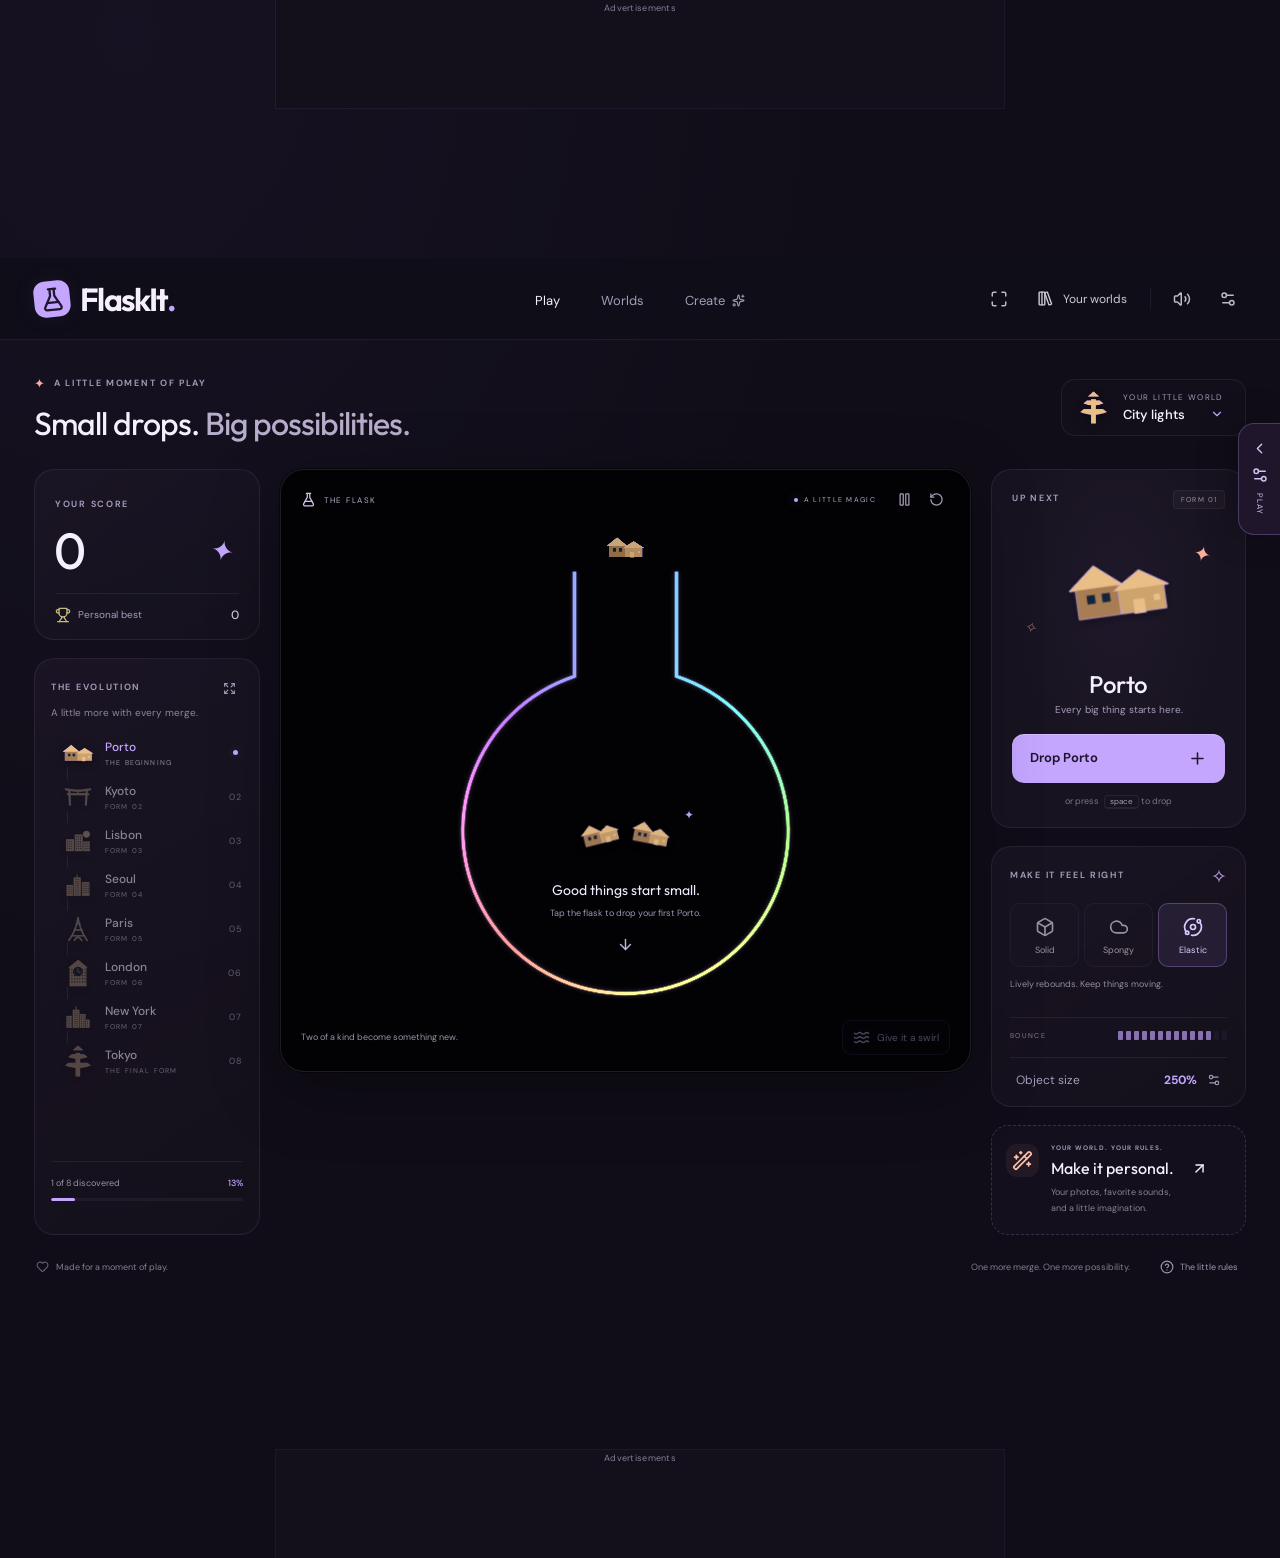
==== commit d4c52d8e: "Use standard responsive banner sizes and FlaskIt flask mark" ====
--- a/index.html
+++ b/index.html
@@ -12,8 +12,8 @@
     <link rel="canonical" href="https://flaskit.elevatr.app/" />
     <link rel="icon" type="image/svg+xml" href="./favicon.svg" />
     <title>FlaskIt — Little drops. Big possibilities.</title>
-    <script type="module" crossorigin src="./assets/index-wMDq1V2u.js"></script>
-    <link rel="stylesheet" crossorigin href="./assets/index-DYnC0f2d.css">
+    <script type="module" crossorigin src="./assets/index-Dx8u01Xq.js"></script>
+    <link rel="stylesheet" crossorigin href="./assets/index-BiaokkhA.css">
   </head>
   <body>
     <div id="root"></div>
--- a/assets/index-BiaokkhA.css
+++ b/assets/index-BiaokkhA.css
@@ -0,0 +1 @@
+@font-face{font-family:DM Sans Variable;font-style:normal;font-display:swap;font-weight:100 1000;src:url(./dm-sans-latin-ext-wght-normal-BOFOeGcA.woff2)format("woff2-variations");unicode-range:U+100-2BA,U+2BD-2C5,U+2C7-2CC,U+2CE-2D7,U+2DD-2FF,U+304,U+308,U+329,U+1D00-1DBF,U+1E00-1E9F,U+1EF2-1EFF,U+2020,U+20A0-20AB,U+20AD-20C0,U+2113,U+2C60-2C7F,U+A720-A7FF}@font-face{font-family:DM Sans Variable;font-style:normal;font-display:swap;font-weight:100 1000;src:url(./dm-sans-latin-wght-normal-Xz1IZZA0.woff2)format("woff2-variations");unicode-range:U+??,U+131,U+152-153,U+2BB-2BC,U+2C6,U+2DA,U+2DC,U+304,U+308,U+329,U+2000-206F,U+20AC,U+2122,U+2191,U+2193,U+2212,U+2215,U+FEFF,U+FFFD}@font-face{font-family:Outfit Variable;font-style:normal;font-display:swap;font-weight:100 900;src:url(./outfit-latin-ext-wght-normal-DdQaqQDo.woff2)format("woff2-variations");unicode-range:U+100-2BA,U+2BD-2C5,U+2C7-2CC,U+2CE-2D7,U+2DD-2FF,U+304,U+308,U+329,U+1D00-1DBF,U+1E00-1E9F,U+1EF2-1EFF,U+2020,U+20A0-20AB,U+20AD-20C0,U+2113,U+2C60-2C7F,U+A720-A7FF}@font-face{font-family:Outfit Variable;font-style:normal;font-display:swap;font-weight:100 900;src:url(./outfit-latin-wght-normal-Bc-8i84L.woff2)format("woff2-variations");unicode-range:U+??,U+131,U+152-153,U+2BB-2BC,U+2C6,U+2DA,U+2DC,U+304,U+308,U+329,U+2000-206F,U+20AC,U+2122,U+2191,U+2193,U+2212,U+2215,U+FEFF,U+FFFD}:root{color:#f5f0fc;font-synthesis:none;font-synthesis:none;--accent:#c4a6ff;--ink:#f5f0fc;--muted:#a69bb8;--line:#dfd2fa12;--surface:#1c1729;--bg:#100d18;--lightningcss-light: ;--lightningcss-dark:initial;color-scheme:dark;background:#100d18;font-family:DM Sans Variable,sans-serif;font-weight:400}*{box-sizing:border-box}body{min-width:320px;margin:0}button,input,a{-webkit-tap-highlight-color:transparent}button,a,input{font:inherit}button{cursor:pointer;color:inherit;background:0 0;border:0;transition:background .18s,transform .18s,border-color .18s,opacity .18s}button:hover{filter:brightness(1.08)}button:active{transform:scale(.975)}button:disabled{opacity:.35;cursor:default;filter:none;transform:none}a{color:inherit;text-decoration:none}button:focus-visible,a:focus-visible,input:focus-visible,[tabindex]:focus-visible{outline:2px solid var(--accent);outline-offset:4px}input{accent-color:var(--accent);min-width:0}input[type=range]{cursor:pointer;width:100%;height:4px;accent-color:var(--accent)}input[type=text],input:not([type]),input[type=search]{border:1px solid var(--line);color:var(--ink);background:#ffffff04;border-radius:11px;outline:none;width:100%;padding:13px 15px}input:focus{border-color:#c4a6ff66}input::placeholder{color:#827d89}h1,h2,h3,p{margin:0}h1,h2,h3{letter-spacing:-.025em;font-family:Outfit Variable,sans-serif;font-weight:500}svg{flex-shrink:0}button svg{vertical-align:middle}::selection{color:#faf4ff;background:#c4a6ff3d}.app{background:radial-gradient(#b29eca06,#0000 60%);min-height:100dvh}.app:before{content:"";pointer-events:none;opacity:.1;z-index:-1;background-image:url("data:image/svg+xml,%3Csvg viewBox='0 0 180 180' xmlns='http://www.w3.org/2000/svg'%3E%3Cfilter id='n'%3E%3CfeTurbulence type='fractalNoise' baseFrequency='.8' numOctaves='3' stitchTiles='stitch'/%3E%3C/filter%3E%3Crect width='100%25' height='100%25' opacity='.4' filter='url(%23n)'/%3E%3C/svg%3E");position:fixed;inset:0}.topbar{border-bottom:1px solid var(--line);background:#100d18d9;justify-content:space-between;align-items:center;gap:30px;height:82px;padding:0 max(34px,50vw - 700px);display:flex}.brand{letter-spacing:-1.6px;align-items:center;gap:10px;font-family:Outfit Variable,sans-serif;font-size:32px;font-weight:650;line-height:1;display:flex}.brand-mark{background:var(--accent);color:#21152f;border-radius:11px;place-items:center;width:36px;height:36px;display:grid;transform:rotate(-6deg)}.brand-period{color:var(--accent)}.main-nav{align-items:stretch;gap:35px;height:100%;display:flex;position:absolute;left:50%;transform:translate(-50%)}.main-nav>button{color:var(--muted);align-items:center;gap:7px;padding:3px 3px 0;font-size:13px;display:flex;position:relative}.main-nav>button.active{color:var(--ink)}.nav-dot{background:var(--accent);border-radius:50%;width:4px;height:4px;position:absolute;bottom:18px;left:calc(50% - 2px)}.topbar-actions{align-items:center;gap:10px;display:flex}.library-button{color:#cdc9d2;align-items:center;gap:9px;padding:10px;font-size:12px;display:flex}.library-button b{border:1px solid var(--line);color:var(--accent);background:#ffffff05;border-radius:5px;padding:2px 5px;font-size:10px}.topbar-divider{background:var(--line);width:1px;height:21px;margin:0 3px}.icon-button{color:#bdb9c1;border-radius:50%;place-items:center;width:36px;height:36px;display:grid}.icon-button:hover{background:#ffffff09}.page-main{max-width:1400px;margin:0 auto;padding:32px 34px 0}.play-heading{justify-content:space-between;align-items:center;margin:0 0 26px;display:flex}.eyebrow{letter-spacing:1.7px;color:var(--muted);align-items:center;gap:7px;font-size:9px;font-weight:650;line-height:1.5;display:inline-flex}.accent{color:var(--accent)}.tiny-star{color:var(--accent);font-size:13px}.play-heading h1{letter-spacing:-1px;margin-top:9px;font-size:32px;font-weight:450}.world-selector{border:1px solid var(--line);text-align:left;background:#ffffff03;border-radius:14px;align-items:center;gap:12px;min-width:185px;padding:10px 14px;display:flex}.world-selector>span:last-child{flex-direction:column;gap:4px;display:flex}.world-selector small{letter-spacing:1.4px;color:var(--muted);font-size:8px}.world-selector strong{justify-content:space-between;align-items:center;gap:25px;font-size:13px;font-weight:550;display:flex}.world-selector strong svg{color:var(--accent)}.play-layout{grid-template-columns:226px minmax(280px,1fr) 255px;align-items:stretch;gap:20px;display:grid}.left-column,.right-column{flex-direction:column;gap:18px;min-width:0;display:flex}.panel{border:1px solid var(--line);background:linear-gradient(150deg,#ffffff04,#ffffff01);border-radius:20px}.score-card{padding:21px 20px 16px}.score-value{letter-spacing:-2px;font-variant-numeric:tabular-nums;justify-content:space-between;align-items:center;margin-top:8px;font-family:Outfit Variable,sans-serif;font-size:51px;font-weight:450;line-height:1.2;display:flex}.score-value>span{color:var(--accent);margin:0 7px;font-size:28px;font-weight:200;transform:rotate(12deg)}.best-score{border-top:1px solid var(--line);color:var(--muted);align-items:center;gap:7px;margin-top:12px;padding-top:13px;font-size:10px;display:flex}.best-score>svg{color:#c4b981}.best-score>strong{color:#d1cbd8;margin-left:auto;font-size:12px;font-weight:500}.journey-card{flex-direction:column;flex:1;min-height:0;padding:16px 16px 18px;display:flex}.section-top{justify-content:space-between;align-items:center;gap:10px;display:flex}.small-icon{width:27px;height:27px;color:var(--muted);border-radius:7px;place-items:center;display:grid}.small-icon:hover{background:#ffffff0a}.journey-subtitle{color:#8c8793;margin-top:4px;margin-bottom:12px;font-size:10px}.journey-list{scrollbar-width:thin;scrollbar-color:#beb5c822 transparent;flex-direction:column;flex:1;max-height:415px;display:flex;overflow:auto}.journey-item{align-items:center;gap:10px;min-height:44px;display:flex;position:relative}.journey-item:before{content:"";background:#97909f22;width:1px;position:absolute;top:36px;bottom:-4px;left:16px}.journey-item:last-child:before{display:none}.journey-item .form-badge{z-index:1;position:relative}.journey-item>div{flex-direction:column;gap:3px;display:flex}.journey-item strong{font-size:12px;font-weight:500}.journey-item small{letter-spacing:1.15px;color:#908b97;font-size:7px}.journey-item.undiscovered strong{color:#898490}.journey-item.undiscovered small{color:#6b6474}.current-dot{background:var(--accent);border-radius:50%;width:5px;height:5px;margin-left:auto;margin-right:5px;box-shadow:0 0 9px #baa8d044}.journey-item.current strong{color:var(--accent)}.journey-check{color:var(--accent);margin-left:auto;margin-right:3px}.level-index{font-variant-numeric:tabular-nums;letter-spacing:1px;color:#67606f;margin-left:auto;margin-right:1px;font-size:9px}.journey-progress{border-top:1px solid var(--line);margin-top:15px;padding-top:15px}.journey-progress>div:first-child{color:#9892a0;justify-content:space-between;font-size:9px;display:flex}.journey-progress strong{color:var(--accent);font-size:9px;font-weight:500}.progress-track{background:#d0c4df0e;border-radius:3px;height:3px;margin-top:9px;overflow:hidden}.progress-track>span{background:var(--accent);border-radius:3px;height:100%;transition:width .4s;display:block}.flask-card{background:radial-gradient(at 50% 65%,#60556d19,#1e162808 70%),radial-gradient(circle,#c5b8d409 .7px,#0000 .8px) 0 0/18px 18px;border:1px solid #dfd2fa14;border-radius:24px;flex-direction:column;height:clamp(550px,67vh,710px);display:flex;position:relative;overflow:hidden;box-shadow:inset 0 0 100px #0b080f33}.flask-toolbar{z-index:2;justify-content:space-between;align-items:center;height:43px;padding:17px 20px 0;display:flex;position:relative}.flask-toolbar>span{letter-spacing:1.5px;color:#9b94a3;align-items:center;gap:8px;font-size:8px;display:flex}.flask-tools{align-items:center;gap:5px;display:flex}.live-label{letter-spacing:1.3px;color:#958d9f;align-items:center;gap:6px;margin-right:10px;font-size:7px;display:flex}.live-label i{background:#b4a2cb;border-radius:50%;width:4px;height:4px;box-shadow:0 0 8px #b4a1cc33}.flask-stage{cursor:pointer;touch-action:manipulation;flex:1;width:100%;min-height:0;position:relative;outline-offset:-5px!important}.flask-stage canvas{width:100%;height:100%;display:block;position:absolute;inset:0}.flask-bottom{z-index:1;justify-content:space-between;align-items:center;gap:8px;padding:0 20px 16px;font-size:10px;display:flex;position:relative}.flask-message{color:#97929e;font-size:9px}.swirl-button{color:#c8bbd7;background:#b9a9cc05;border:1px solid #beacd31c;border-radius:9px;align-items:center;gap:7px;padding:8px 10px;font-size:10px;display:flex}.flask-empty{pointer-events:none;color:#c0b7ca;z-index:1;flex-direction:column;align-items:center;gap:8px;display:flex;position:absolute;top:58%;left:0;right:0}.empty-pair{opacity:.86;align-items:center;gap:7px;height:58px;margin-bottom:8px;display:flex;position:relative}.empty-pair>span:first-child{animation:4s ease-in-out infinite bob;transform:rotate(-14deg)}.empty-pair>span:nth-child(2){animation:4s ease-in-out -2s infinite bob;transform:rotate(11deg)}.empty-pair>i{color:var(--accent);font-size:12px;font-style:normal;position:absolute;top:0;right:-22px}.flask-empty>strong{font-family:Outfit Variable,sans-serif;font-size:14px;font-weight:400}.flask-empty>p{color:#8c8496;font-size:9px}.flask-empty>svg{color:#91889d;margin-top:9px}.form-badge{background:linear-gradient(145deg, var(--form-color), color-mix(in srgb, var(--form-color), #241b30 14%));border:1px solid #ffffff24;border-radius:50%;flex-shrink:0;justify-content:center;align-items:center;line-height:1;display:inline-flex;position:relative;overflow:hidden;box-shadow:0 3px 8px #0e0a1220,inset 0 2px 3px #fff3}.form-badge img{object-fit:cover;width:100%;height:100%}.form-badge.dimmed{opacity:.3;filter:saturate(.7)}.next-card{flex-direction:column;align-items:stretch;padding:20px;display:flex}.next-pill{letter-spacing:1.1px;color:#9c94a5;background:#cdc0dc09;border:1px solid #d0c3df11;border-radius:4px;padding:4px 7px;font-size:7px}.next-piece{place-items:center;height:160px;display:grid;position:relative}.next-piece>.form-badge{z-index:1;animation:5s ease-in-out infinite float;transform:rotate(-8deg);box-shadow:0 10px 30px #0003}.piece-orbit{border:1px solid #b39fcb12;border-radius:50%;width:139px;height:139px;position:absolute}.piece-orbit:before{content:"";border:1px dashed #b39fcb0b;border-radius:50%;position:absolute;inset:-14px}.next-sparkle{color:var(--accent);font-size:21px;font-style:normal;position:absolute;top:31px;right:14px;transform:rotate(14deg)}.next-sparkle.small{opacity:.5;font-size:15px;top:109px;left:13px;right:auto}.next-description{text-align:center;margin:0 0 18px}.next-description h2{letter-spacing:-.5px;margin-bottom:4px;font-size:24px}.next-description p{color:var(--muted);font-size:10px}.primary-button{background:var(--accent);color:#21152f;border-radius:12px;justify-content:space-between;align-items:center;gap:20px;width:100%;min-height:47px;padding:15px 18px;font-size:13px;font-weight:650;display:flex;box-shadow:inset 0 1px #fff3}.primary-button:hover{background:color-mix(in srgb, var(--accent), white 8%)}.drop-button{margin-top:auto}.keyboard-hint{text-align:center;color:#7b7384;margin-top:12px;font-size:9px;display:block}.keyboard-hint kbd{color:#a29baa;border:1px solid #bbb0c819;border-bottom-width:2px;border-radius:4px;margin-left:3px;padding:0 5px 1px;font-family:inherit;font-size:8px}.physics-card{padding:17px 18px}.tiny-spark{color:var(--accent);font-size:19px}.feel-picker{align-items:stretch;gap:5px;margin:14px 0 10px;display:flex}.feel-picker>button{color:#97929d;background:#ffffff02;border:1px solid #dfd2fa0c;border-radius:10px;flex-direction:column;flex:1;align-items:center;gap:7px;min-width:0;padding:13px 4px 10px;font-size:9px;display:flex}.physics-description{color:#928c99;min-height:28px;font-size:9px;line-height:1.6}.bounce-meter{border-top:1px solid var(--line);align-items:center;gap:17px;margin-top:12px;padding-top:13px;display:flex}.bounce-meter>span{letter-spacing:1.3px;color:#857d8f;font-size:7px}.bounce-meter>div{flex:1;justify-content:flex-end;align-items:center;gap:3px;display:flex}.bounce-meter i{background:#c4a6ff0d;border-radius:1px;width:5px;height:9px}.bounce-meter i.lit{background:var(--accent);opacity:.65}.creator-mini{text-align:left;background:#a898bb03;border:1px dashed #b8a8cb27;border-radius:17px;flex:1;align-items:flex-start;gap:12px;padding:18px 14px;display:flex}.creator-mini-icon{width:33px;height:33px;color:var(--accent);background:#c4a6ff12;border-radius:11px;flex-shrink:0;place-items:center;display:grid}.creator-mini .eyebrow{letter-spacing:1px;margin-bottom:5px;font-size:6.5px;display:block}.creator-mini strong{white-space:nowrap;align-items:center;gap:17px;font-family:Outfit Variable,sans-serif;font-size:16px;font-weight:450;display:flex}.creator-mini p{color:#87808f;margin-top:7px;font-size:9px;line-height:1.7}.page-footer{color:#837d8b;justify-content:space-between;gap:20px;padding:24px 2px 25px;font-size:9px;display:flex}.page-footer>span{align-items:center;gap:7px;display:flex}.page-footer>span svg{color:#a090b3;opacity:.6}.page-footer>div{align-items:center;gap:24px;display:flex}.page-footer button{color:#9e95aa;align-items:center;gap:6px;font-size:9px;display:flex}.engine-loading,.engine-error{text-align:center;z-index:2;flex-direction:column;justify-content:center;align-items:center;gap:22px;padding:35px;display:flex;position:absolute;inset:0}.engine-error{color:#b7b1bf;background:#100d18f0;font-size:13px}.engine-error .secondary-button{width:auto}.pause-curtain{-webkit-backdrop-filter:blur(12px);backdrop-filter:blur(12px);z-index:5;background:#17111fdb;flex-direction:column;justify-content:center;align-items:center;gap:12px;display:flex;position:absolute;inset:0}.pause-symbol{color:var(--accent);border:1px solid #b8a7cc2a;border-radius:50%;place-items:center;width:70px;height:70px;margin-bottom:13px;display:grid}.pause-curtain h2{font-size:35px}.pause-curtain p{color:var(--muted);font-size:13px}.pause-curtain .primary-button{width:220px;margin-top:18px}.mobile-journey{display:none}.toast{-webkit-backdrop-filter:blur(12px);backdrop-filter:blur(12px);color:#e4dfeb;z-index:70;background:#30273aed;border:1px solid #c4a6ff22;border-radius:12px;align-items:center;gap:10px;max-width:calc(100vw - 30px);padding:13px 14px;font-size:12px;animation:.2s ease-out toast-in;display:flex;position:fixed;bottom:27px;left:50%;transform:translate(-50%);box-shadow:0 10px 40px #0004}.toast>svg{color:var(--accent)}.toast>button{color:#a8a0b2;place-items:center;margin-left:12px;padding:3px;display:grid}.modal-scrim{-webkit-backdrop-filter:blur(9px);backdrop-filter:blur(9px);z-index:50;background:#0a080dab;justify-content:center;align-items:center;padding:30px;animation:.16s ease-out scrim-in;display:flex;position:fixed;inset:0}.modal-scrim~.modal-scrim{z-index:60}.modal{--accent:#c4a6ff;background:#191321;border:1px solid #d2cbda27;border-radius:25px;flex-direction:column;width:530px;max-width:100%;max-height:calc(100dvh - 60px);animation:.22s cubic-bezier(.2,.75,.35,1) modal-in;display:flex;overflow:hidden;box-shadow:0 40px 140px #0008}.modal-wide{width:1000px}.modal-head{border-bottom:1px solid var(--line);flex-shrink:0;justify-content:space-between;align-items:center;gap:15px;padding:27px 30px 22px;display:flex}.modal-head .eyebrow{letter-spacing:1.6px;margin-bottom:9px;font-size:8px}.modal-head h2{font-size:31px;font-weight:450;line-height:1.15}.modal-head .icon-button{border:1px solid var(--line);background:#ffffff03;width:35px;height:35px}.modal-body{overscroll-behavior:contain;scrollbar-width:thin;scrollbar-color:#b8adc52b transparent;min-height:0;padding:25px 30px;overflow:auto}.modal-footer{border-top:1px solid var(--line);background:#191321;flex-shrink:0;padding:18px 30px 22px}.modal-footer .primary-button{min-height:47px}.subheading{color:#a29da9;margin-bottom:20px;font-size:13px;line-height:1.8}.center{text-align:center}.text-button{color:#bcb4c5;align-items:center;gap:7px;padding:6px 0;font-size:11px;display:flex}.text-button:hover{color:var(--accent)}.center-button{justify-content:center;margin:17px auto 0}.secondary-button{color:#d1cbd9;background:#d0c6dc04;border:1px solid #d0c6dc24;border-radius:11px;justify-content:center;align-items:center;gap:9px;min-height:43px;padding:12px 16px;font-size:11px;font-weight:550;display:flex}.secondary-button:hover{background:#d0c6dc0c}.fine-print{color:#8e8896;margin:12px 0;font-size:10px;line-height:1.8}.error-note{color:#f0bea8;background:#e5a2830b;border:1px solid #f2ad9344;border-radius:10px;margin:15px 0;padding:12px 14px;font-size:12px;line-height:1.6}.loading{color:#b5abc1;justify-content:center;align-items:center;gap:12px;padding:20px 0;font-size:12px;display:flex}.spin{animation:1s linear infinite spin}.segmented{background:#120d1844;border:1px solid #d2ccda16;border-radius:11px;flex-shrink:0;gap:4px;padding:4px;display:inline-flex}.segmented>button{color:#9892a0;border-radius:7px;align-items:center;gap:12px;padding:9px 17px;font-size:11px;display:flex}.segmented>button.active{color:#dcd3e7;background:#32293c;box-shadow:0 1px 5px #0002}.segmented>button>span{color:#998ea7;background:#d1c5e00d;border-radius:4px;padding:2px 5px;font-size:8px}.library-topline{justify-content:space-between;align-items:center;gap:20px;margin-bottom:22px;display:flex}.search-field{border:1px solid var(--line);color:#7c7486;background:#ffffff02;border-radius:10px;flex:1;align-items:center;gap:9px;max-width:300px;padding:0 12px;display:flex}.search-field input{background:0 0;border:0;outline:none;padding:11px 0;font-size:10px}.create-world-hero{text-align:left;background:linear-gradient(110deg,#32293e,#2e243a 50%,#2d223a);border:1px solid #bdafce33;border-radius:19px;justify-content:space-between;align-items:center;width:100%;min-height:184px;padding:30px 32px;display:flex;position:relative;overflow:hidden}.create-world-hero .eyebrow{letter-spacing:1.8px;color:#ad9fbd;font-size:7px}.create-world-hero h3{color:#e3dceb;max-width:360px;margin-top:9px;font-size:28px;line-height:1.25}.create-world-hero p{color:#a9a1b3;margin:9px 0 18px;font-size:11px}.hero-link{color:#c4a6ff;align-items:center;gap:13px;font-size:11px;font-weight:600;display:inline-flex}.create-art{flex-shrink:0;width:240px;height:140px;position:relative}.create-art>span{border:1px solid #ffffff2b;border-radius:50%;place-items:center;display:grid;position:absolute;box-shadow:0 10px 25px #0002}.create-art>span:first-child{background:#edbbce;width:85px;height:85px;font-size:42px;top:25px;left:10px;transform:rotate(-15deg)}.create-art>span:nth-child(2){background:#c1b5f1;width:105px;height:105px;font-size:52px;top:-2px;right:15px;transform:rotate(12deg)}.create-art>span:nth-child(3){color:#30273b;background:#c4a6ff;border:5px solid #332940;width:56px;height:56px;bottom:-8px;left:98px;transform:rotate(-9deg)}.create-art>i{color:#c4a6ff;font-size:26px;font-style:normal;position:absolute;top:-11px;left:72px}.category-tabs{scrollbar-width:none;align-items:center;gap:7px;margin:25px 0 20px;display:flex;overflow:auto}.category-tabs>button{border:1px solid var(--line);white-space:nowrap;color:#9992a1;border-radius:7px;align-items:center;gap:5px;padding:8px 13px;font-size:10px;display:flex}.category-tabs>button.active{color:#d4cbe0;background:#ae98c80d;border-color:#a999bc4a}.library-grid{grid-template-columns:repeat(3,minmax(0,1fr));gap:17px;display:grid}.world-card{background:#ffffff02;border:1px solid #dfd2fa13;border-radius:15px;transition:border-color .2s,transform .2s;overflow:hidden}.world-card:hover{border-color:color-mix(in srgb, var(--card-accent), transparent 65%);transform:translateY(-3px)}.world-card-main{text-align:left;width:100%;padding:0;display:block}.world-card-art{background:radial-gradient(ellipse at 55% 100%, color-mix(in srgb, var(--card-accent), transparent 87%), transparent 80%), #dbd4e402;isolation:isolate;height:143px;position:relative;overflow:hidden}.world-orbit{border:1px solid color-mix(in srgb, var(--card-accent), transparent 92%);border-radius:50%;width:155px;height:155px;position:absolute;top:10px;left:calc(50% - 77px)}.world-orbit:before{content:"";border:1px dashed color-mix(in srgb, var(--card-accent), transparent 95%);border-radius:50%;position:absolute;inset:-18px}.world-art-form{filter:drop-shadow(0 6px 6px #0002);position:absolute;top:50px;left:calc(50% - 102px);transform:rotate(-15deg)}.world-art-form.form-1{z-index:2;top:25px;left:calc(50% - 32px);transform:rotate(5deg)}.world-art-form.form-2{z-index:3;top:64px;left:calc(50% + 39px);transform:rotate(16deg)}.art-sparkle{color:var(--card-accent);opacity:.7;font-size:17px;position:absolute;top:20px;left:calc(50% + 70px)}.world-card-info{padding:17px 17px 18px}.world-category{letter-spacing:1.1px;text-transform:uppercase;color:#9d95a6;align-items:center;gap:6px;font-size:7px;display:flex}.world-category>i{background:#9d95a6;border-radius:50%;width:2px;height:2px}.world-card-info h3{justify-content:space-between;align-items:center;margin:8px 0 5px;font-size:19px;font-weight:450;display:flex}.world-card-info h3>svg{color:#948aa0;width:15px;height:15px}.world-card-info p{color:#8b8494;min-height:28px;font-size:9px;line-height:1.6}.world-route{color:var(--card-accent);opacity:.8;gap:11px;margin-top:13px;font-size:8px;display:flex}.world-route>span{opacity:.5}.trending-label{color:#f1bea5;letter-spacing:.6px;z-index:4;background:#463c31;border:1px solid #f8b69326;border-radius:5px;padding:4px 7px;font-size:6px;position:absolute;bottom:10px;right:10px}.saved-card-actions{border-top:1px solid var(--line);align-items:center;gap:4px;padding:9px 12px;display:flex}.saved-card-actions button{color:#928a9c;border-radius:6px;place-items:center;width:28px;height:28px;display:grid}.saved-card-actions button:hover{color:#d4c9e1;background:#c3b5d40b}.saved-card-actions .delete-world{margin-left:auto}.saved-card-actions .is-favorite{color:#e3b0b8}.library-footnote{color:#8a8392;justify-content:center;align-items:center;gap:6px;padding-top:25px;font-size:9px;display:flex}.empty-library{color:#a599b3;text-align:center;flex-direction:column;align-items:center;gap:15px;padding:45px 10px;display:flex}.empty-library h3{color:var(--ink);font-size:23px}.empty-library p{color:var(--muted);font-size:12px}.empty-library .secondary-button{margin-top:5px}.world-detail{grid-template-columns:1fr 1fr;gap:45px;margin-top:15px;display:grid}.detail-art{background:radial-gradient(ellipse, color-mix(in srgb, var(--card-accent), transparent 90%), transparent 70%);border-radius:17px;justify-content:center;align-items:center;height:210px;display:flex;position:relative}.detail-art>.form-badge{z-index:2;position:relative;transform:rotate(8deg)}.detail-small-form{z-index:3;position:absolute;top:122px;left:32px;transform:rotate(-13deg)}.detail-orbit{border:1px solid #c1b3d316;border-radius:50%;width:198px;height:198px;position:absolute}.detail-spark{color:var(--card-accent);font-size:24px;position:absolute;top:24px;right:40px}.detail-overview>h3{margin-top:15px;font-size:23px;font-weight:400;line-height:1.35}.detail-bits{gap:8px;margin-top:14px;display:flex}.detail-bits>span{border:1px solid var(--line);color:#aaa1b6;border-radius:5px;padding:6px 10px;font-size:9px}.detail-feel{border-top:1px solid var(--line);margin-top:25px;padding-top:22px}.detail-feel .feel-picker{margin-top:12px}.detail-feel .feel-picker>button{padding:13px 5px;font-size:10px}.minimum-drops{color:var(--card-accent);opacity:.75;margin-top:15px;font-size:9px}.detail-journey{padding:5px 0}.detail-journey>.eyebrow{margin-bottom:17px}.detail-form{border-bottom:1px solid #dfd2fa08;align-items:center;gap:12px;padding:10px 0;display:flex}.detail-index{color:#6e6677;letter-spacing:1px;flex-shrink:0;font-size:10px}.detail-form>div{flex-direction:column;gap:4px;display:flex}.detail-form strong{font-size:12px;font-weight:500}.detail-form small{color:#90889a;font-size:9px}.detail-stage{letter-spacing:1px;color:#71687d;margin-left:auto;font-size:7px}.final-tag{letter-spacing:1px;color:var(--accent);white-space:nowrap;background:#c4a6ff0d;border-radius:4px;margin-left:auto;padding:4px 6px;font-size:6px}.detail-footer{justify-content:space-between;gap:15px;display:flex}.detail-footer .primary-button{max-width:300px}.detail-footer .secondary-button{min-width:170px}.field-label{letter-spacing:1.4px;color:#ada5b7;flex-direction:column;gap:9px;font-size:8px;font-weight:600;display:flex}.field-label input{letter-spacing:0;margin-top:3px;font-size:14px;font-weight:400}.studio-intro{align-items:center;gap:14px;margin:0 0 28px;display:flex}.studio-intro-icon{width:49px;height:49px;color:var(--accent);background:#c4a6ff08;border:1px solid #c4a6ff27;border-radius:16px;flex-shrink:0;place-items:center;display:grid}.studio-intro h3{font-size:21px;font-weight:450}.studio-intro p{color:#928b9b;margin-top:6px;font-size:11px}.pill{color:#aea3bc;white-space:nowrap;background:#b8a9cb06;border:1px solid #c3b6d429;border-radius:6px;align-items:center;padding:7px 10px;font-size:8px;display:inline-flex}.studio-intro>.pill{margin-left:auto}.editor-settings{grid-template-columns:1fr 180px;gap:30px;display:grid}.level-number{flex-direction:column;gap:12px;display:flex}.stepper{border:1px solid var(--line);background:#ffffff03;border-radius:10px;justify-content:space-between;align-items:center;height:47px;padding:0 6px;display:flex}.stepper button{color:#b9b0c5;place-items:center;width:33px;height:33px;display:grid}.stepper output{color:#d0c5de;font-family:Outfit Variable,sans-serif;font-size:24px;font-weight:450}.level-range{margin:25px 0 9px}.difficulty-note{color:#7e7687;justify-content:space-between;gap:10px;font-size:8px;display:flex}.difficulty-note>span:nth-child(2){color:#b2a8be}.editor-section-title{border-top:1px solid var(--line);justify-content:space-between;align-items:center;margin-top:32px;margin-bottom:19px;padding-top:28px;display:flex}.editor-section-title h3{margin-top:7px;font-size:24px}.editor-section-title .eyebrow{font-size:8px}.form-editor-list{flex-direction:column;gap:9px;display:flex}.form-editor-row{border:1px solid var(--line);background:#ffffff02;border-radius:12px;grid-template-columns:47px 66px minmax(100px,1fr) minmax(160px,210px) 26px;align-items:center;gap:15px;padding:15px;display:grid}.form-editor-row.base-form{background:#c4a6ff03;border-color:#c4a6ff23}.form-number{color:#aca3b7;flex-direction:column;gap:6px;font-family:Outfit Variable,sans-serif;font-size:22px;display:flex}.form-number>span{letter-spacing:1px;color:#746a80;font-family:DM Sans Variable,sans-serif;font-size:6px}.photo-slot{color:#90859e;background:#b2a6c005;border:1px dashed #b2a6c03d;border-radius:50%;flex-direction:column;justify-content:center;align-items:center;gap:5px;width:62px;height:62px;display:flex;position:relative;overflow:hidden}.photo-slot>span:not(.form-badge):not(.photo-edit-overlay){font-size:7px}.photo-slot.filled{border:0}.photo-edit-overlay{color:#fff;opacity:0;background:#0005;place-items:center;transition:opacity .2s;display:grid;position:absolute;inset:0}.photo-slot:hover .photo-edit-overlay{opacity:1}.form-fields>input{letter-spacing:.1px;font-family:Outfit Variable,sans-serif;font-size:14px;color:#d1cada!important;background:0 0!important;border:0!important;border-radius:0!important;padding:0 0 6px!important}.replace-photo{color:#8d839a;align-items:center;gap:10px;margin-top:6px;padding:0;font-size:8px;display:flex}.replace-photo span{opacity:.7}.sound-choice{color:#bdb4c9;background:#a396b404;border:1px solid #ac9fbb22;border-radius:8px;align-items:center;gap:8px;width:100%;min-width:0;padding:9px 11px;font-size:10px;display:flex}.sound-choice>span{white-space:nowrap;text-overflow:ellipsis;text-align:left;flex:1;overflow:hidden}.sound-choice>svg:first-child{color:#8d809c}.sound-choice>svg:last-child{color:#716382}.merge-hint{color:#766d80;align-items:center;min-height:12px;margin-top:8px;font-size:7px;display:flex}.merge-hint>button{color:#857b92;align-items:center;gap:5px;padding:0;font-size:8px;display:flex}.base-sound>span{letter-spacing:1.1px;color:#a094ae;font-size:7px}.base-sound p{color:#786f84;margin-top:8px;font-size:8px;line-height:1.6}.reorder-buttons{flex-direction:column;gap:5px;display:flex}.reorder-buttons>button{color:#91869e;border-radius:5px;place-items:center;width:24px;height:23px;display:grid}.reorder-buttons>button:hover{background:#b2a6c00d}.sound-all-banner{background:#b2a2c504;border:1px solid #b2a6c01c;border-radius:12px;align-items:center;gap:14px;margin-top:18px;padding:18px;display:flex}.sound-all-icon{color:#b5a8c4;background:#c4a6ff09;border-radius:11px;flex-shrink:0;place-items:center;width:37px;height:37px;display:grid}.sound-all-banner strong{font-size:12px;font-weight:550}.sound-all-banner p{color:#847b90;margin-top:5px;font-size:9px}.sound-all-banner>.secondary-button{min-width:132px;margin-left:auto;padding:9px 13px;font-size:9px}.editor-bottom-grid{border-top:1px solid var(--line);grid-template-columns:1fr 1fr;gap:45px;margin-top:30px;padding-top:29px;display:grid}.editor-bottom-grid h3{margin-top:6px;margin-bottom:16px;font-size:21px}.editor-bottom-grid .eyebrow{font-size:8px}.color-picker{flex-wrap:wrap;align-items:center;gap:9px;margin-top:22px;display:flex}.color-picker>button{color:#2d2339;border-radius:50%;place-items:center;width:29px;height:29px;display:grid}.color-picker>button[aria-pressed=true]{outline-offset:4px;outline:1px solid #d6cfde}.color-note{color:#847b90;align-items:center;gap:7px;margin-top:24px;font-size:9px;display:flex}.save-status{color:#a59ab3;align-items:center;gap:7px;margin-bottom:12px;font-size:9px;display:flex}.status-dot{background:#c9ae7b;border-radius:50%;width:4px;height:4px}.status-dot.ready{background:var(--accent)}.local-note{color:#776e83;margin-left:auto;font-size:8px}.editor-save-actions{justify-content:flex-end;gap:12px;display:flex}.editor-save-actions .secondary-button{min-width:150px}.editor-save-actions .primary-button{max-width:250px}.confirm-actions{justify-content:flex-end;align-items:center;gap:12px;margin-top:25px;display:flex}.confirm-actions>.primary-button{width:auto;min-width:160px}.danger{color:#efb3a2!important}.primary-button.danger{background:#49352f;border:1px solid #d9967d3b}.crop-frame{touch-action:none;cursor:grab;background:#110c16;border-radius:15px;width:320px;max-width:100%;height:320px;margin:24px auto;position:relative;overflow:hidden}.crop-frame:active{cursor:grabbing}.crop-frame>img{-webkit-user-select:none;user-select:none;pointer-events:none;max-width:none;position:absolute;top:50%;left:50%}.crop-mask{pointer-events:none;border:1.5px solid #f1edf6de;border-radius:50%;position:absolute;inset:1px;box-shadow:0 0 0 100px #0c090fa8}.crop-guides{pointer-events:none;border:1px dashed #ffffff21;border-radius:50%;position:absolute;inset:16.6667%}.crop-move{-webkit-backdrop-filter:blur(4px);backdrop-filter:blur(4px);color:#ebe7f0;pointer-events:none;background:#120d1880;border-radius:7px;place-items:center;width:36px;height:26px;display:grid;position:absolute;bottom:21px;left:calc(50% - 18px)}.crop-controls{color:#9d93a9;align-items:center;gap:18px;max-width:330px;margin:26px auto;display:flex}.crop-actions{justify-content:center;align-items:center;gap:36px;margin:16px;display:flex}.sound-tabs{margin-bottom:20px;display:flex}.sound-tabs>button{flex:1;justify-content:center;padding:9px 5px;font-size:10px}.sound-list{flex-direction:column;gap:7px;display:flex}.sound-row{border:1px solid var(--line);background:#ffffff02;border-radius:11px;align-items:center;margin-bottom:7px;padding-right:10px;display:flex}.sound-row.selected{background:#b5a1cd07;border-color:#b5a1cd46}.sound-select{text-align:left;flex:1;align-items:center;gap:13px;min-width:0;padding:12px;display:flex}.sound-icon{background:#ffffff05;border-radius:10px;flex-shrink:0;place-items:center;width:38px;height:38px;font-size:20px;display:grid}.sound-select>span:nth-child(2){flex-direction:column;flex:1;gap:5px;min-width:0;display:flex}.sound-select strong{text-overflow:ellipsis;white-space:nowrap;font-size:12px;font-weight:500;overflow:hidden}.sound-select small{color:#8d839a;font-size:9px}.check-dot{border:1px solid #a496b62b;border-radius:50%;flex-shrink:0;place-items:center;width:18px;height:18px;display:grid}.check-dot.selected{background:var(--accent);color:#2c2337;border-color:var(--accent)}.preview-button{color:#b3a5c4;border:1px solid #ae9fc130;border-radius:50%;flex-shrink:0;place-items:center;width:31px;height:31px;margin-left:6px;display:grid}.preview-button.playing{background:#ae9fc11c}.upload-audio{color:#b7a7ca;background:#ad9bc306;border:1px dashed #cdc0dd40;border-radius:14px;flex-direction:column;align-items:center;gap:10px;width:100%;margin-bottom:18px;padding:25px 15px;display:flex}.upload-audio strong{margin-top:4px;font-size:13px;font-weight:500}.upload-audio span{color:#8d829a;font-size:10px}.trim-window{border:1px solid var(--line);background:#140f1b;border-radius:13px;height:155px;margin-top:26px;position:relative;overflow:hidden}.waveform{align-items:center;gap:2px;display:flex;position:absolute;inset:26px 14px}.waveform>i{background:#a696ba2a;border-radius:2px;flex:1;min-width:0}.waveform>i.in-window{background:#c0b0d4}.wave-selection{pointer-events:none;background:#c4a6ff08;border:1px solid #c4a6ffa6;border-radius:8px;position:absolute;top:0;bottom:0}.wave-selection>span{color:#c4a6ff;background:#251c30;border-radius:3px;padding:2px 5px;font-size:8px;position:absolute;top:8px;left:calc(50% - 15px)}.time-labels{color:#90849e;font-variant-numeric:tabular-nums;justify-content:space-between;align-items:center;gap:8px;margin-top:11px;font-size:9px;display:flex}.time-labels strong{color:#beb0cf;font-weight:500}.trim-slider-label{color:#9e93ab;flex-direction:column;gap:16px;margin:27px 0;font-size:10px;display:flex}.preview-clip{width:100%;margin-top:25px}.settings-row{justify-content:space-between;align-items:center;gap:20px;padding:7px 0 20px;display:flex}.settings-row>span{align-items:center;gap:12px;display:flex}.settings-row>span>svg{color:#a99eb7}.settings-row strong{font-size:13px;font-weight:500;display:block}.settings-row small{color:#83798f;margin-top:6px;font-size:9px;display:block}.toggle{background:#433d4b;border-radius:20px;flex-shrink:0;align-items:center;width:39px;height:23px;padding:3px;display:flex}.toggle>i{background:#b0a5bd;border-radius:50%;width:17px;height:17px;transition:transform .2s}.toggle.on{background:#af9ac9}.toggle.on>i{background:#2a2036;transform:translate(16px)}.volume-slider{flex-direction:column;gap:17px;margin:0 0 29px;padding-left:32px;display:flex}.volume-slider>span{color:#8e859a;justify-content:space-between;font-size:10px;display:flex}.settings-feel{border-top:1px solid var(--line);padding-top:24px}.settings-note{color:#847a90;border:1px solid var(--line);background:#b1a1c405;border-radius:11px;align-items:flex-start;gap:12px;margin:22px 0 18px;padding:17px;font-size:10px;line-height:1.8;display:flex}.settings-note svg{color:#9b8dac;margin-top:2px}.rules-art{border:1px solid var(--line);color:#9286a1;background:#c4a6ff04;border-radius:15px;justify-content:center;align-items:center;gap:15px;margin-bottom:26px;padding:30px 10px;display:flex}.rules-list>div{gap:20px;margin:20px 0 26px;display:flex}.rules-list>div>span{color:#746981;padding-top:3px;font-size:12px}.rules-list h3{margin-bottom:7px;font-size:19px;font-weight:450}.rules-list p{color:#8e859a;font-size:11px;line-height:1.8}.full-journey>div{border-bottom:1px solid var(--line);align-items:center;gap:15px;padding:13px 0;display:flex}.full-journey h3{font-size:18px;font-weight:450}.full-journey p{color:#887d95;margin-top:5px;font-size:10px}.full-journey svg,.unfound-dot{color:var(--accent);margin-left:auto}.unfound-dot{border:1px solid #897b9955;border-radius:50%;width:6px;height:6px}.victory-art{justify-content:center;align-items:center;height:225px;display:flex;position:relative}.victory-art>.form-badge{z-index:1;transform:rotate(-7deg)}.victory-orbit{border:1px dashed #c4a6ff21;border-radius:50%;position:absolute;inset:10px calc(50% - 100px)}.victory-art>svg{color:var(--accent);position:absolute;top:15px;right:60px}.victory-art>span:last-child{color:var(--accent);font-size:20px;position:absolute;bottom:30px;left:56px}.victory-line{text-align:center;color:#c5bbd1;font-family:Outfit Variable,sans-serif;font-size:21px}.victory-stats{border:1px solid var(--line);background:#afa1c004;border-radius:13px;align-items:center;margin:25px 0;padding:22px 10px;display:flex}.victory-stats>div{text-align:center;border-right:1px solid var(--line);flex:1}.victory-stats>div:last-child{border:0}.victory-stats strong{font-family:Outfit Variable,sans-serif;font-size:29px;font-weight:450;display:block}.victory-stats span{letter-spacing:1.5px;color:#8d819b;margin-top:6px;font-size:8px;display:block}.sr-only{clip:rect(0, 0, 0, 0);white-space:nowrap;width:1px;height:1px;position:absolute;overflow:hidden}.reduced-motion *{transition:none!important;animation:none!important}::-webkit-scrollbar{width:5px;height:4px}::-webkit-scrollbar-thumb{background:#a798ba2c;border-radius:5px}::-webkit-scrollbar-track{background:0 0}@keyframes spin{to{transform:rotate(360deg)}}@keyframes float{50%{transform:translateY(-7px)rotate(-4deg)}}@keyframes bob{50%{translate:0 -4px}}@keyframes scrim-in{0%{opacity:0}}@keyframes modal-in{0%{opacity:0;transform:translateY(15px)scale(.985)}}@keyframes toast-in{0%{opacity:0;translate:0 7px}}@media (min-width:1500px){.page-main{padding-top:40px}.play-heading{margin-bottom:30px}.play-heading h1{font-size:35px}.play-layout{grid-template-columns:244px minmax(360px,1fr) 270px;gap:25px}.journey-item{min-height:49px}.next-piece{height:183px}.next-card{padding:23px}.physics-card{padding:21px}.creator-mini{padding:21px 18px}.flask-card{height:clamp(610px,68vh,760px)}}@media (max-width:1100px){.topbar{padding:0 24px}.page-main{padding-left:24px;padding-right:24px}.play-layout{grid-template-columns:194px minmax(270px,1fr) 220px;gap:14px}.main-nav{gap:24px}.next-card{padding:16px}.next-piece{height:150px}.next-piece>.form-badge{width:98px!important;height:98px!important;font-size:50px!important}.piece-orbit{width:124px;height:124px}.score-card{padding:20px 16px 16px}.journey-card{padding:14px 13px}.creator-mini{gap:10px;padding:16px 10px}.creator-mini strong{gap:6px;font-size:15px}.creator-mini .eyebrow{font-size:6px}.physics-card{padding:16px 13px}.flask-toolbar{padding-left:15px;padding-right:13px}.flask-bottom{padding-left:15px;padding-right:12px}.flask-message{font-size:8px}.swirl-button{gap:5px;padding:7px;font-size:9px}.live-label{letter-spacing:1px;margin-right:5px;font-size:6px}.play-heading h1{font-size:28px}.topbar-actions{gap:5px}.library-button{padding:8px;font-size:10px}.library-button svg{width:16px}.topbar .icon-button{width:30px}}@media (max-width:900px){.play-layout{grid-template-columns:minmax(270px,1fr) 225px}.left-column{flex-direction:row;grid-column:1/-1;gap:14px}.score-card{justify-content:space-between;align-items:center;width:100%;padding:14px 19px;display:flex}.score-primary{align-items:center;gap:21px;display:flex}.score-value{letter-spacing:-1px;gap:19px;margin:0;font-size:33px}.score-value>span{margin:0;font-size:20px}.best-score{border:0;gap:9px;margin:0;padding:0}.best-score strong{margin-left:10px}.desktop-journey{display:none}.flask-card{height:610px}.mobile-journey{border:1px solid var(--line);background:#d7cee303;border-radius:13px;justify-content:space-between;align-items:center;gap:15px;width:100%;margin-top:18px;padding:14px 17px;display:flex}.mobile-journey>span{letter-spacing:1.4px;color:#837891;font-size:8px}.mobile-journey>div{flex:1;justify-content:center;gap:13px;display:flex;overflow:hidden}.mobile-journey>svg{color:#9689a5}.topbar{height:72px}.brand{font-size:29px}.brand-mark{width:32px;height:32px}.brand-mark svg{width:23px}.main-nav{gap:23px;left:46%}.main-nav>button{font-size:11px}.library-button>span{display:none}.topbar-actions{gap:8px}.library-button{padding:7px}.page-main{padding-top:25px}.world-selector{min-width:170px}.play-heading h1{font-size:28px}.play-heading .eyebrow{font-size:8px}.modal-scrim{padding:20px}.modal{max-height:calc(100dvh - 40px)}.library-grid{gap:12px}.world-card-info{padding:14px}.world-card-info h3{font-size:18px}.create-world-hero h3{font-size:26px}.form-editor-row{grid-template-columns:36px 58px minmax(80px,1fr) 160px 24px;gap:10px;padding:12px}.photo-slot,.photo-slot>.form-badge{width:54px!important;height:54px!important}.sound-choice{padding:8px;font-size:9px}.editor-bottom-grid{gap:30px}.world-detail{gap:28px}}@media (max-width:650px){.topbar{gap:10px;height:66px;padding:0 16px}.brand{gap:8px;font-size:27px}.brand-mark{border-radius:9px;width:30px;height:30px}.brand-mark svg{width:21px}.main-nav{gap:16px;height:100%;margin-left:10px;position:static;transform:none}.main-nav>button{padding:0;font-size:10px}.main-nav>button>svg{display:none}.nav-dot{bottom:13px}.topbar-actions{gap:3px;margin-left:auto}.topbar-divider,.topbar-actions>.icon-button:first-of-type{display:none}.library-button{padding:5px}.library-button>b{display:none}.topbar .icon-button{width:29px}.topbar-actions svg{width:17px}.page-main{padding:23px 15px 0}.play-heading{align-items:flex-start;gap:13px;margin-bottom:20px}.play-heading h1{letter-spacing:-.8px;max-width:260px;margin-top:8px;font-size:28px;line-height:1.08}.play-heading h1>span{display:block}.play-heading .eyebrow{letter-spacing:1.3px;gap:5px;font-size:6px}.tiny-star{font-size:10px}.world-selector{background:0 0;border:0;flex-shrink:0;gap:7px;min-width:0;max-width:130px;margin-top:17px;padding:5px 0 0}.world-selector>.form-badge{width:27px!important;height:27px!important;font-size:14px!important}.world-selector small{letter-spacing:.7px;font-size:5px}.world-selector strong{gap:7px;font-size:10px}.world-selector strong svg{width:10px;height:10px}.play-layout{flex-direction:column;gap:14px;display:flex}.left-column{display:block}.score-card{background:#ffffff01;border-radius:12px;padding:12px 16px}.score-primary{gap:14px}.score-primary .eyebrow{letter-spacing:1.2px;font-size:7px}.score-value{gap:14px;font-size:29px}.score-value>span{font-size:16px}.best-score{gap:6px;font-size:8px}.best-score svg{width:13px;height:13px}.best-score strong{margin-left:3px;font-size:11px}.flask-card{border-radius:19px;height:530px}.flask-toolbar{height:35px;padding:11px 12px 0}.flask-toolbar>span{letter-spacing:1.2px;gap:6px;font-size:7px}.flask-toolbar>span svg{width:12px;height:12px}.live-label{letter-spacing:.9px;gap:4px;margin-right:4px;font-size:5px}.flask-tools{gap:3px}.small-icon{width:24px;height:24px}.small-icon svg{width:13px}.flask-bottom{gap:5px;padding:0 13px 12px}.flask-message{font-size:8px}.swirl-button{gap:4px;padding:7px;font-size:8px}.swirl-button svg{width:13px}.flask-empty{gap:7px;top:58%}.empty-pair{height:48px;margin-bottom:6px}.empty-pair .form-badge{width:37px!important;height:37px!important;font-size:19px!important}.flask-empty>strong{font-size:13px}.flask-empty>p{font-size:8px}.flask-empty>svg{width:14px;margin-top:5px}.right-column{grid-template-columns:1fr;gap:14px;display:grid}.next-card{border-radius:14px;grid-template-columns:51px 1fr minmax(130px,1fr);align-items:center;gap:10px;padding:13px;display:grid}.next-card>.section-top{display:none}.next-piece{height:48px}.next-piece>.form-badge{box-shadow:none;animation:none;transform:rotate(-8deg);width:44px!important;height:44px!important;font-size:21px!important}.piece-orbit,.next-sparkle{display:none}.next-description{text-align:left;margin:0}.next-description h2{margin-bottom:4px;font-size:19px}.next-description p{max-width:110px;font-size:7px;line-height:1.6}.next-card .primary-button{gap:9px;min-height:43px;padding:12px;font-size:11px}.next-card .primary-button svg{width:16px}.keyboard-hint{display:none}.physics-card{border-radius:15px;padding:17px}.physics-card>.section-top{height:15px}.physics-card .eyebrow{letter-spacing:1.3px;font-size:8px}.physics-card .feel-picker{gap:8px;margin-top:13px;margin-bottom:13px}.physics-card .feel-picker>button{flex-direction:row;justify-content:center;gap:8px;padding:12px 5px;font-size:10px}.physics-card .feel-picker svg{width:17px;height:17px}.physics-description{min-height:0;font-size:10px}.bounce-meter{float:right;border:0;gap:9px;margin-top:-16px;padding:0}.bounce-meter>span{font-size:6px}.bounce-meter i{width:4px;height:7px}.creator-mini{display:none}.mobile-journey{gap:12px;margin-top:14px;padding:13px 15px}.mobile-journey>span{letter-spacing:1px;max-width:46px;font-size:6px;line-height:1.6}.mobile-journey>div{justify-content:flex-start;gap:7px}.mobile-journey .form-badge{width:24px!important;height:24px!important;font-size:12px!important}.mobile-journey>svg{width:12px}.page-footer{gap:10px;padding:22px 1px;font-size:8px}.page-footer>div{gap:0}.page-footer .desktop-footer{display:none}.page-footer button{font-size:8px}.page-footer svg{width:11px}.modal-scrim{align-items:center;padding:10px}.modal{border-radius:20px;max-height:calc(100dvh - 20px)}.modal-head{padding:22px 19px 19px}.modal-head h2{font-size:26px}.modal-head .eyebrow{letter-spacing:1.4px;margin-bottom:8px;font-size:6px}.modal-head .icon-button{width:30px;height:30px}.modal-head .icon-button svg{width:17px}.modal-body{padding:21px 19px}.modal-footer{padding:15px 19px 18px}.library-topline{flex-direction:column;align-items:stretch;gap:15px;margin-bottom:19px}.library-topline>.segmented{align-self:flex-start}.segmented>button{padding:8px 14px;font-size:10px}.search-field{max-width:none;min-height:39px}.search-field input{font-size:10px}.create-world-hero{align-items:flex-start;min-height:186px;padding:22px 20px}.create-world-hero h3{z-index:1;max-width:200px;font-size:24px;line-height:1.15;position:relative}.create-world-hero .eyebrow{letter-spacing:1px;z-index:1;font-size:5px;position:relative}.create-world-hero p{z-index:1;max-width:180px;margin:10px 0 14px;font-size:9px;line-height:1.6;position:relative}.hero-link{gap:9px;font-size:10px}.create-art{opacity:.9;width:120px;position:absolute;bottom:-17px;right:-12px;transform:rotate(3deg)}.create-art>span:first-child{width:53px;height:53px;font-size:27px;top:53px;left:2px}.create-art>span:nth-child(2){width:65px;height:65px;font-size:33px;top:10px;right:2px}.create-art>span:nth-child(3){border-width:4px;width:43px;height:43px;bottom:13px;left:53px}.create-art>i{font-size:20px;top:20px;left:14px}.category-tabs{gap:6px;margin:20px 0 16px}.category-tabs>button{padding:7px 10px;font-size:9px}.library-grid{grid-template-columns:repeat(2,minmax(0,1fr));gap:11px}.world-card{border-radius:12px}.world-card-art{height:118px}.world-art-form{top:44px;left:calc(50% - 63px)}.world-art-form .form-badge{width:41px!important;height:41px!important;font-size:22px!important}.world-art-form.form-1{top:23px;left:calc(50% - 17px)}.world-art-form.form-1 .form-badge{width:56px!important;height:56px!important;font-size:28px!important}.world-art-form.form-2{top:69px;left:calc(50% + 16px)}.art-sparkle{font-size:12px;top:14px;left:calc(50% + 36px)}.world-orbit{width:110px;height:110px;top:9px;left:calc(50% - 55px)}.world-card-info{padding:13px 12px}.world-category{letter-spacing:.8px;gap:4px;font-size:5px}.world-card-info h3{margin-top:8px;font-size:17px}.world-card-info h3 svg{width:12px;height:12px}.world-card-info p{min-height:29px;font-size:8px;line-height:1.6}.world-route{gap:7px;margin-top:10px;font-size:6px}.trending-label{padding:3px 5px;font-size:5px;bottom:7px;right:6px}.world-detail{grid-template-columns:1fr;gap:25px;margin-top:2px}.detail-art{height:195px}.detail-art>.form-badge{width:145px!important;height:145px!important;font-size:70px!important}.detail-small-form{top:112px;left:45px}.detail-small-form>.form-badge{width:63px!important;height:63px!important;font-size:30px!important}.detail-overview>h3{text-align:center;font-size:23px}.detail-bits{justify-content:center}.detail-spark{top:18px;right:42px}.detail-feel{margin-top:23px;padding-top:20px}.detail-overview>.fine-print{font-size:10px}.detail-footer{gap:9px}.detail-footer .primary-button{flex:1;gap:9px;min-width:0;padding:13px 12px;font-size:10px}.detail-footer .secondary-button{min-width:114px;padding:11px;font-size:9px}.detail-footer svg{width:14px}.detail-form{gap:13px;padding:11px 0}.detail-form strong{font-size:13px}.detail-form small{font-size:9px}.studio-intro{align-items:flex-start;gap:12px;margin-bottom:25px}.studio-intro h3{font-size:19px}.studio-intro p{margin-top:5px;font-size:9px;line-height:1.7}.studio-intro>.pill{display:none}.studio-intro-icon{border-radius:13px;width:42px;height:42px}.studio-intro-icon>svg{width:24px}.editor-settings{grid-template-columns:1fr 102px;gap:15px}.field-label{letter-spacing:1.1px;gap:7px;font-size:7px}.field-label input{padding:12px;font-size:12px}.stepper{height:43px;padding:0 2px}.stepper button{width:27px;height:29px}.stepper output{font-size:22px}.stepper button>svg{width:14px}.difficulty-note{gap:10px;font-size:6px;line-height:1.6}.difficulty-note>span:nth-child(2){text-align:center;max-width:108px}.difficulty-note>span:first-child,.difficulty-note>span:last-child{max-width:80px}.editor-section-title{gap:10px;margin-top:25px;padding-top:23px}.editor-section-title h3{font-size:22px}.editor-section-title .eyebrow{font-size:6px}.editor-section-title>.pill{padding:6px 8px;font-size:6px}.form-editor-row{grid-template-columns:26px 51px minmax(90px,1fr) 21px;grid-template-areas:"number photo name reorder""number photo sound reorder";gap:10px;padding:12px 10px}.form-number{grid-area:number;gap:7px;font-size:20px}.form-number>span{letter-spacing:.4px;white-space:nowrap;font-size:5px}.photo-slot{grid-area:photo}.form-fields{grid-area:name}.form-sound{grid-area:sound}.reorder-buttons{grid-area:reorder;gap:13px}.photo-slot,.photo-slot>.form-badge{width:47px!important;height:47px!important}.photo-slot>svg{width:19px}.photo-slot>span:not(.form-badge):not(.photo-edit-overlay){font-size:5px}.form-fields>input{padding-bottom:4px!important;font-size:13px!important}.replace-photo{margin-top:4px;font-size:7px}.sound-choice{gap:6px;padding:7px 9px;font-size:9px}.sound-choice>svg:first-child{width:13px}.sound-choice>svg:last-child{width:11px}.merge-hint{margin-top:6px;font-size:6px;line-height:1.4}.merge-hint>button{font-size:7px}.base-sound>span{letter-spacing:.6px;font-size:5px}.base-sound p{margin-top:4px;font-size:7px}.sound-all-banner{flex-wrap:wrap;gap:11px;padding:16px 13px}.sound-all-icon{width:29px;height:29px}.sound-all-icon>svg{width:18px}.sound-all-banner>div:nth-child(2){flex:1}.sound-all-banner strong{font-size:11px}.sound-all-banner p{font-size:8px;line-height:1.6}.sound-all-banner>.secondary-button{width:100%;margin:3px 0 0;padding:9px;font-size:10px}.editor-bottom-grid{grid-template-columns:1fr;gap:20px;margin-top:25px;padding-top:25px}.editor-bottom-grid h3{margin-bottom:12px;font-size:20px}.editor-bottom-grid .eyebrow{font-size:6px}.editor-bottom-grid>.section,.editor-bottom-grid>section{min-width:0}.editor-bottom-grid .feel-picker>button{flex-direction:row;justify-content:center;gap:8px;padding:12px 5px;font-size:10px}.editor-bottom-grid .feel-picker svg{width:16px}.color-picker{gap:11px;margin-top:18px}.color-picker>button{width:27px;height:27px}.color-note{margin-top:18px;font-size:8px}.save-status{margin-bottom:12px;font-size:8px}.local-note{font-size:7px}.editor-save-actions{gap:10px}.editor-save-actions .secondary-button{min-width:110px;padding:12px;font-size:10px}.editor-save-actions .primary-button{flex:1;padding:13px;font-size:11px}.editor-save-actions svg{width:15px}.crop-frame{aspect-ratio:1;width:min(100%,300px);height:auto}.crop-controls{gap:15px;margin:22px auto}.sound-tabs>button{padding:9px 5px;font-size:9px}.sound-select{gap:10px;padding:10px}.sound-icon{width:33px;height:33px;font-size:18px}.sound-select strong{font-size:11px}.sound-select small{font-size:8px;line-height:1.5}.preview-button{width:28px;height:28px;margin-left:3px}.sound-row{padding-right:8px}.sound-row .check-dot{width:16px;height:16px}.settings-row strong{font-size:12px}.settings-row small{max-width:210px;font-size:8px;line-height:1.7}.settings-row{gap:15px}.rules-art{gap:10px}.rules-art>.form-badge{width:50px!important;height:50px!important;font-size:26px!important}.rules-art>.form-badge:last-child{width:66px!important;height:66px!important;font-size:33px!important}.rules-art svg{width:15px}.rules-list h3{font-size:18px}.rules-list p{font-size:10px}.toast{gap:8px;padding:12px;font-size:11px;bottom:20px}.toast>button{margin-left:3px}.victory-art>svg{right:32px}.victory-art>span:last-child{left:27px}.full-journey>div{gap:13px}.confirm-actions{gap:10px}.confirm-actions>.primary-button{min-width:140px;padding:13px;font-size:11px}.confirm-actions>.secondary-button{font-size:10px}}@media (prefers-reduced-motion:reduce){*{scroll-behavior:auto!important;transition:none!important;animation:none!important}}.library-filter-row{justify-content:space-between;align-items:center;gap:10px;display:flex}.library-filter-row .category-tabs{min-width:0}.import-world{white-space:nowrap;flex-shrink:0;gap:6px;font-size:10px}.import-world svg{transform:rotate(180deg)}.world-selector>span:last-child{min-width:0}.world-selector strong{max-width:190px}.world-selector strong>span{text-overflow:ellipsis;white-space:nowrap;min-width:0;overflow:hidden}.drop-button{overflow-wrap:anywhere;text-align:left;line-height:1.4}.next-description h2{overflow-wrap:anywhere}@media (max-width:650px){.world-selector strong{max-width:92px}}.mobile-drop-bar{display:none}@media (max-width:650px){.topbar-actions .sound-toggle,.next-card{display:none}.flask-card{height:clamp(390px,60svh,530px)}.page-main{padding-bottom:90px}.mobile-drop-bar{left:15px;right:15px;bottom:calc(12px + env(safe-area-inset-bottom));-webkit-backdrop-filter:blur(18px);backdrop-filter:blur(18px);z-index:20;background:#241c2ded;border:1px solid #b8a9ca2e;border-radius:17px;align-items:center;gap:9px;padding:8px;display:flex;position:fixed;box-shadow:0 5px 35px #0005}.mobile-drop-bar>.primary-button{gap:10px;min-width:0;padding:9px 13px 9px 8px;font-size:13px}.mobile-drop-bar>.primary-button>span:not(.form-badge){text-align:left;white-space:nowrap;text-overflow:ellipsis;flex:1;min-width:0;overflow:hidden}.mobile-swirl{border:1px solid var(--line);width:46px;height:46px;color:var(--accent);background:#ffffff03;border-radius:11px;flex-shrink:0;place-items:center;display:grid}.toast{bottom:calc(100px + env(safe-area-inset-bottom))}}:root{--accent:#c4a6ff;--ink:#f5f0fc;--muted:#a69bb8;--surface:#1c1729;--bg:#100d18}.app{background:radial-gradient(at 10% 2%,#9a71ed0c,#0000 45%),#100d18}.app:before{display:none}.topbar{background:#100d18ed}.brand-mark{color:#21152f;box-shadow:0 0 24px #b58aff15}.play-heading h1>span{color:#b8adca}.tiny-star{color:#ffab9c}.panel{background:linear-gradient(145deg,#221b2c80,#17131e99);border-color:#d8c5ff16}.flask-card{background:#020204;border-color:#e7d4ff20;box-shadow:0 18px 70px #0005,0 0 0 1px #09060e}.flask-toolbar>span{color:#b7accb}.flask-toolbar>span svg{color:#d1c2ef}.live-label{color:#b7aacd}.live-label i{background:#c4a6ff;box-shadow:0 0 10px #b18aff88}.flask-message{color:#9a91a6}.flask-empty{color:#f2ebff}.flask-empty>p{color:#9f94b1}.flask-empty>svg{color:#c2b4dc}.empty-pair{opacity:.95}.swirl-button{color:#d7c4ff;background:#a871ff0a;border-color:#b892ff33}.form-badge{border-color:color-mix(in srgb, var(--form-color), transparent 35%);background:radial-gradient(circle at 40% 25%,#1f2941,#10101c 75%);box-shadow:0 4px 13px #0005,inset 0 0 0 2px #03040b}.form-badge.has-art{border-color:#0000;box-shadow:0 5px 16px #0004}.next-card{background:radial-gradient(at 50% 36%,#af8cff0c,#0000 60%),#181320}.next-piece>.form-badge{box-shadow:0 10px 35px #0008,0 0 35px #b38cff0b}.next-sparkle{color:#ffad99}.feel-picker>button.selected{color:#dcc9ff;background:#b086f61a;border-color:#b58aed55}.bounce-meter i.lit{background:#c4a6ff}.creator-mini{background:#a278e606;border-color:#b996ed3b}.creator-mini-icon{color:#ffc0ad;background:#ffaf9510}.create-world-hero{background:linear-gradient(120deg,#30213f,#251c34 62%,#21192d);border-color:#c2a0ee3b}.create-world-hero .eyebrow,.create-world-hero p{color:#baa9cb}.create-world-hero h3{color:#f7efff}.hero-link{color:#e0c7ff}.create-art>span:nth-child(3){color:#251335;background:#c4a6ff;border-color:#2b1e3b}.create-art>i{color:#ffb2a1}.modal,.modal-footer{background:#191321}.modal{--accent:#c4a6ff;border-color:#d5b9f72c}.modal-scrim{background:#050309c2}.primary-button{color:#21152f}.segmented>button.active{color:#f1e6ff;background:#352842}.toast{color:#f6ecff;background:#2c203bef;border-color:#c5a1ff42}.crop-frame,.trim-window{background:#0b0811}.pause-curtain{background:#0b0713df}@media (max-width:650px){.mobile-drop-bar{background:#21172eed;border-color:#c4a6ff38}}.ball-size-control{margin:22px 0}.ball-size-heading{justify-content:space-between;align-items:center;gap:16px;display:flex}.ball-size-heading label{color:var(--ink);font-size:14px;font-weight:650}.ball-size-heading output{color:var(--accent);font-family:Outfit Variable,sans-serif;font-size:22px;font-weight:600}.ball-size-preview{align-items:center;gap:16px;min-height:70px;display:flex}.ball-size-preview>span:not(:last-child){border-radius:50%;flex-shrink:0}.size-reference{border:1px dashed #9c8bb3;width:18px;height:18px}.size-current{border:1px solid var(--accent);background:radial-gradient(circle at 33% 25%,#fff5,#c4a6ff22 55%,#171021);transition:width .12s,height .12s;box-shadow:inset 0 0 12px #c4a6ff28,0 0 18px #c4a6ff12}.ball-size-preview>span:last-child{color:var(--muted);font-size:12px}.ball-size-control input{width:100%;margin:8px 0 14px}.ball-size-presets{flex-wrap:wrap;gap:6px;display:flex}.ball-size-presets button{color:var(--muted);border:1px solid #c4a6ff24;border-radius:9px;padding:7px 9px;font-size:11px}.ball-size-presets button[aria-pressed=true]{color:var(--accent);border-color:var(--accent);background:#c4a6ff10}.ball-size-control .fine-print{margin-top:12px;line-height:1.6}.settings-ball-size{border-top:1px solid #c4a6ff18;margin-top:22px}.settings-ball-size>.primary-button{width:100%;margin-bottom:10px}.editor-bottom-grid>.editor-ball-size{border-top:1px solid #c4a6ff18;grid-column:1/-1;padding-top:24px}.size-settings-shortcut{width:100%;color:var(--muted);border-top:1px solid #c4a6ff18;align-items:center;gap:10px;margin-top:17px;padding-top:14px;font-size:12px;display:flex}.size-settings-shortcut strong{color:var(--accent);margin-left:auto;font-size:12px}.reduced-motion .size-current{transition:none}.motif-halloween{background:radial-gradient(at 35% 30%,#b16aff20,#0000 60%),radial-gradient(at 80% 80%,#ff8e4520,#0000 65%)}.inlet-warning{z-index:4;cursor:default;background:#19101eee;border:1px solid #ffcf8b66;border-radius:12px;align-items:center;gap:12px;width:min(390px,100% - 30px);padding:13px 15px;display:flex;position:absolute;top:12px;left:50%;overflow:hidden;transform:translate(-50%);box-shadow:0 8px 28px #0007}.inlet-warning-light{background:#ffcf8b;border-radius:50%;flex-shrink:0;width:7px;height:7px;box-shadow:0 0 14px #ffb46b88}.inlet-warning>div{gap:4px;display:grid}.inlet-warning strong{color:#ffcf8b;letter-spacing:.16em;font-size:10px}.inlet-warning div>span{color:#d1c3dc;font-size:11px}.inlet-warning button{color:#ffcf8b;align-items:center;gap:6px;margin-left:auto;padding:8px;font-size:12px;display:flex}.inlet-warning>i{transform-origin:0;background:linear-gradient(90deg,#c4a6ff,#ff9fbd,#ffd58d);width:100%;height:2px;transition:transform .1s linear;position:absolute;bottom:0;left:0}.game-over-scrim{z-index:180;-webkit-backdrop-filter:blur(9px);isolation:isolate;background:radial-gradient(at 50% 45%,#231334b8,#05030ce8 65%);animation:.4s both game-over-arrive;overflow:hidden}.game-over-scrim:before,.game-over-scrim:after{content:"";pointer-events:none;z-index:-1;border:2px solid #d5aaff88;border-radius:50%;width:100vmax;height:100vmax;animation:1.1s cubic-bezier(.12,.5,.25,1) both game-over-shockwave;position:fixed;top:50%;left:50%;box-shadow:0 0 45px #9a75ff55,inset 0 0 45px #ff9aad33}.game-over-scrim:after{border-color:#ffbc9766;animation-delay:.14s}.game-over-dialog{isolation:isolate;background:#090611;border:1px solid #c5a6ff88;border-radius:22px;width:min(740px,100%);animation:.55s cubic-bezier(.16,.9,.25,1) both game-over-pop;position:relative;box-shadow:0 0 0 5px #10091d,0 0 0 6px #eeb5e933,0 0 80px #a978ff22,0 35px 100px #0009}.game-over-dialog:before{content:"";border-radius:inherit;pointer-events:none;-webkit-mask-composite:xor;background:conic-gradient(from 20deg,#ffca88,#fa8da7,#bb9bff,#88d8ff,#c1f6bc,#ffca88);padding:1px;position:absolute;inset:-1px;-webkit-mask:linear-gradient(#fff 0 0) content-box,linear-gradient(#fff 0 0);mask:linear-gradient(#fff 0 0) content-box,linear-gradient(#fff 0 0)}.game-over-dialog:after{content:"";border-radius:inherit;pointer-events:none;z-index:-1;background:repeating-linear-gradient(0deg,#0000 0 3px,#d8c5ff04 3px 4px),radial-gradient(at 50% 35%,#ad76ed12,#0000 70%);position:absolute;inset:0}.game-over-dialog .modal-head{border:0;padding:20px 26px 0}.game-over-dialog .modal-head h2{clip-path:inset(50%);width:1px;height:1px;position:absolute;overflow:hidden}.game-over-dialog .modal-head .eyebrow{color:#a397b6;letter-spacing:.15em;font-family:ui-monospace,monospace;font-size:9px}.game-over-dialog .modal-body{padding:0 36px 30px}.game-over-content{text-align:center;isolation:isolate;padding:14px 0 0;position:relative;overflow:hidden}.game-over-kicker{color:#cdb9ed;letter-spacing:.28em;margin-top:5px;font-family:ui-monospace,monospace;font-size:10px;display:block}.game-over-title{width:min(370px,85%);height:auto;margin:18px auto 8px;animation:.6s cubic-bezier(.2,.8,.3,1) both game-over-lettering;display:block;overflow:visible}.game-over-content h3{color:#f5efff;margin:0 0 8px;font-family:Outfit Variable,sans-serif;font-size:22px;font-weight:500}.game-over-reason{color:#b4a8c7;margin:0;font-size:13px;line-height:1.7}.game-over-stats{border-top:1px solid #bba1ed25;border-bottom:1px solid #bba1ed25;grid-template-columns:1.4fr 1fr 1fr;max-width:490px;margin:25px auto 24px;padding:17px 8px;display:grid}.game-over-stats>div{gap:7px;display:grid}.game-over-stats>div+div{border-left:1px solid #bba1ed20}.game-over-stats span{letter-spacing:.12em;color:#aa9dbd;font:9px ui-monospace,monospace}.game-over-stats strong{color:#e1d1ff;font:600 25px Outfit Variable,sans-serif}.game-over-stats div:first-child strong{color:#ffd39c}.game-over-stats small{color:#a79ab9;font-size:15px}.game-over-actions{flex-direction:column;gap:9px;max-width:360px;margin:auto;display:flex}.game-over-actions .primary-button{color:#190f2a;background:linear-gradient(110deg,#d1b5ff,#b6c9ff 65%,#a7e5e1);border:1px solid #f2e6ff77;justify-content:center;min-height:48px;box-shadow:0 0 24px #c5a0ff20}.game-over-actions .primary-button svg:last-child{margin-left:auto}.game-over-actions .primary-button svg:first-child{margin-right:auto}.game-over-actions .secondary-button{background:#c5a6ff06;border-color:#c5a6ff24;justify-content:center;min-height:40px;font-size:12px}.game-over-best{color:#857893;letter-spacing:.07em;margin:18px 0 1px;font:9px ui-monospace,monospace;display:block}.game-over-orbit{z-index:-1;pointer-events:none;border:1px solid #c6a0ff0e;border-radius:50%;width:440px;height:440px;position:absolute;top:52px;left:50%;transform:translate(-50%)}.game-over-orbit.second{border-color:#efa7c609;width:520px;height:520px;top:12px}@keyframes game-over-shockwave{0%{opacity:.85;transform:translate(-50%,-50%)scale(.08)}to{opacity:0;transform:translate(-50%,-50%)scale(1.25)}}@keyframes game-over-arrive{0%{opacity:0}to{opacity:1}}@keyframes game-over-pop{0%{opacity:0;transform:translateY(18px)scale(.92)}to{opacity:1;transform:translateY(0)scale(1)}}@keyframes game-over-lettering{0%{opacity:0;filter:blur(5px);transform:scale(1.12)}55%{opacity:1;filter:blur()}to{opacity:1;transform:scale(1)}}.game-over-scrim.calm,.game-over-scrim.calm *,.game-over-scrim.calm:before,.game-over-scrim.calm:after{animation:none!important}.game-over-scrim.calm:before,.game-over-scrim.calm:after{display:none}@media (max-width:600px){.game-over-dialog .modal-head{padding:18px 18px 0}.game-over-dialog .modal-body{padding:0 20px 24px}.game-over-kicker{letter-spacing:.19em;font-size:8px}.game-over-title{width:min(285px,88%);margin-top:16px}.game-over-content h3{font-size:20px}.game-over-reason{font-size:12px}.game-over-stats{margin:20px 0}.game-over-stats span,.game-over-best{font-size:8px}.game-over-stats strong{font-size:23px}.inlet-warning{gap:8px;padding:10px}.inlet-warning div>span{font-size:10px}}@media (prefers-reduced-motion:reduce){.game-over-scrim,.game-over-scrim *,.game-over-scrim:before,.game-over-scrim:after{animation:none!important}.game-over-scrim:before,.game-over-scrim:after{display:none}.inlet-warning>i{transition:none}}.form-badge,.form-badge.has-art,.next-piece>.form-badge{box-shadow:none;background:0 0;border:0;border-radius:0;overflow:visible}.form-badge img{object-fit:contain;filter:drop-shadow(0 3px 4px #0005)}.object-crop-frame{background:repeating-conic-gradient(#20192b 0% 25%,#16111f 0% 50%) 50%/24px 24px;border:1px solid #c4a6ff44;border-radius:12px}.object-crop-frame .crop-mask{display:none}.object-crop-frame .crop-guides{border-radius:0}.object-frame-options{justify-content:center;gap:8px;margin:12px 0;display:flex}.object-frame-options button{color:var(--muted);border:1px solid #c4a6ff30;border-radius:10px;padding:9px 13px;font-size:12px}.object-frame-options button[aria-pressed=true]{border-color:var(--accent);color:var(--accent);background:#c4a6ff0c}.size-reference{border-radius:4px!important}.piece-orbit,.detail-orbit,.victory-orbit{display:none}body:has(.focus-mode){overflow:hidden}.app.focus-mode{background:#020204;height:100dvh;min-height:100dvh;padding:0}.focus-mode .topbar,.focus-mode .play-heading,.focus-mode .left-column,.focus-mode .right-column,.focus-mode .mobile-journey,.focus-mode .page-footer,.focus-mode .mobile-drop-bar,.focus-mode .flask-toolbar,.focus-mode .flask-bottom{display:none!important}.focus-mode .page-main{width:100%;max-width:none;height:100dvh;margin:0;padding:0}.focus-mode .play-layout{width:100%;height:100%;margin:0;display:block}.focus-mode .flask-card{width:100%;height:100%;min-height:0;box-shadow:none;background:#020204;border:0;border-radius:0;margin:0}.focus-mode .flask-stage{touch-action:none;-webkit-user-select:none;user-select:none;-webkit-touch-callout:none;height:100%;min-height:0}.dashboard-handle{z-index:32;color:#d4c0f4;-webkit-backdrop-filter:blur(16px);backdrop-filter:blur(16px);background:#21172eea;border:1px solid #c4a6ff42;border-right:0;border-radius:16px 0 0 16px;flex-direction:column;align-items:center;gap:9px;width:42px;min-height:112px;padding:16px 8px;display:flex;position:fixed;top:47%;right:0;box-shadow:-6px 0 35px #0004}.dashboard-handle span{letter-spacing:.13em;writing-mode:vertical-rl;font-size:8px}.dashboard-handle.is-open{visibility:hidden}.play-dashboard{z-index:35;top:max(12px, env(safe-area-inset-top));right:max(12px, env(safe-area-inset-right));bottom:max(12px, env(safe-area-inset-bottom));-webkit-backdrop-filter:blur(25px);backdrop-filter:blur(25px);overscroll-behavior:contain;opacity:0;visibility:hidden;scrollbar-width:thin;scrollbar-color:#c4a6ff55 transparent;background:#171020f5;border:1px solid #c4a6ff40;border-radius:22px;width:min(360px,100vw - 28px);padding:15px 18px 12px;transition:transform .27s cubic-bezier(.2,.8,.2,1),opacity .2s,visibility .27s;position:fixed;overflow-y:auto;transform:translate(calc(100% + 30px));box-shadow:0 20px 90px #0009,inset 0 1px #e3caff10}.play-dashboard.is-open{opacity:1;visibility:visible;transform:translate(0)}.play-dashboard>header{justify-content:space-between;align-items:center;margin-bottom:7px;display:flex}.play-dashboard .eyebrow{letter-spacing:.14em;font-size:9px}.play-dashboard button{touch-action:manipulation}.dashboard-world{text-align:left;align-items:center;gap:11px;width:100%;padding:12px 0 16px;display:flex}.dashboard-world>span:not(.form-badge){gap:5px;display:grid}.dashboard-world small{letter-spacing:.13em;color:#9f8db6;font-size:8px}.dashboard-world strong{font-family:Outfit Variable,sans-serif;font-size:16px}.dashboard-world>svg{color:#c4a6ff;margin-left:auto}.dashboard-score{border-top:1px solid #c4a6ff1c;border-bottom:1px solid #c4a6ff1c;grid-template-columns:1fr 1fr;margin-bottom:5px;padding:13px 0;display:grid}.dashboard-score>div{gap:5px;display:grid}.dashboard-score small{color:#a395b6;letter-spacing:.12em;font-size:8px}.dashboard-score strong{color:#e5d7ff;font:500 28px Outfit Variable,sans-serif}.dashboard-score>div+div{text-align:right}.play-dashboard details{border-bottom:1px solid #c4a6ff1c}.play-dashboard summary{cursor:pointer;align-items:center;gap:8px;min-height:48px;font-size:12px;font-weight:600;list-style:none;display:flex}.play-dashboard summary::-webkit-details-marker{display:none}.play-dashboard summary:before{content:"+";color:#a995c5;width:13px;font-weight:400}.play-dashboard details[open]>summary:before{content:"−"}.play-dashboard summary>span{color:#bfa3e7;text-transform:uppercase;margin-left:auto;font-size:9px;font-weight:400}.dashboard-section{padding:0 0 16px}.dashboard-section .fine-print{color:#a496b6;margin:10px 0 0;font-size:10px;line-height:1.65}.dashboard-main-actions{grid-template-columns:1fr 48px;gap:7px;display:grid}.dashboard-main-actions .primary-button{min-height:43px;padding:10px 13px;font-size:12px}.dashboard-main-actions .secondary-button{justify-content:center;min-width:0;padding:9px}.dashboard-tool-row{grid-template-columns:1fr 1fr 1fr;gap:5px;margin-top:9px;display:grid}.dashboard-tool-row button{color:#b9aacb;border:1px solid #c4a6ff18;border-radius:9px;justify-content:center;align-items:center;gap:5px;min-height:38px;padding:6px 3px;font-size:10px;display:flex}.auto-paces{grid-template-columns:repeat(3,1fr);gap:6px;display:grid}.auto-paces button{color:#c5b4d9;background:#c4a6ff04;border:1px solid #c4a6ff29;border-radius:11px;justify-content:center;gap:5px;padding:11px 5px;font-size:12px;display:grid}.auto-paces button small{opacity:.65;font-size:9px}.auto-paces button[aria-pressed=true]{color:#e5d4ff;background:#c4a6ff18;border-color:#c4a6ff9c}.auto-paces button:disabled[aria-pressed=true]{opacity:.85}.take-over-button{color:#ffc398;border:1px solid #f7bd852f;border-radius:9px;justify-content:center;align-items:center;gap:7px;width:100%;margin-top:9px;padding:10px;font-size:11px;display:flex}.dashboard-record-row{align-items:center;gap:12px;display:flex}.dashboard-record-row>div{gap:5px;display:grid}.dashboard-record-row strong{font-size:12px;font-weight:500}.dashboard-record-row small{color:#9e8db0;font-size:10px}.dashboard-record-row .toggle{flex-shrink:0;margin-left:auto}.recording-download{color:#e4d4ff;background:#c4a6ff16;border:1px solid #c4a6ff66;border-radius:11px;justify-content:center;align-items:center;gap:9px;margin:12px 0;padding:12px 13px;font-size:12px;display:flex}.recording-download>span{color:#b39aca;margin-left:auto;font-size:9px}.recording-finalizing{text-align:center;color:#bca7d8;padding:12px;font-size:12px;display:block}.recording-indicator{top:max(18px, env(safe-area-inset-top));left:max(18px, env(safe-area-inset-left));z-index:31;letter-spacing:.09em;color:#e3c4d8;background:#170e20d9;border:1px solid #f295b336;border-radius:20px;align-items:center;gap:7px;padding:9px 12px;font:10px ui-monospace,monospace;display:flex;position:fixed}.recording-indicator>i{background:#ff829e;border-radius:50%;width:6px;height:6px}.recording-indicator.armed>i{background:#c4a6ff}.floating-download{right:max(18px, env(safe-area-inset-right));bottom:max(18px, env(safe-area-inset-bottom));z-index:32;position:fixed}.floating-download .recording-download{background:#21162ff5;margin:0;box-shadow:0 8px 35px #0007}.dashboard-evolution{padding-bottom:13px}.dashboard-evolution>div{align-items:center;gap:10px;padding:6px 0;display:flex}.dashboard-evolution strong{font-size:11px;font-weight:500}.dashboard-evolution div>span:last-child{color:#8e7d9f;margin-left:auto;font-size:9px}.dashboard-settings-link{color:#c6b6db;justify-content:space-between;align-items:center;width:100%;padding:15px 2px;font-size:12px;display:flex}.dashboard-nav{grid-template-columns:repeat(4,1fr);gap:3px;padding:15px 0 7px;display:grid}.dashboard-nav button{color:#b9a3d2;justify-items:center;gap:7px;min-height:42px;font-size:9px;display:grid}.dashboard-footnote{text-align:center;color:#81718f;margin:6px 0 0;font-size:9px}.auto-play-hint{z-index:3;pointer-events:none;color:#b7a1ce;letter-spacing:.1em;white-space:nowrap;justify-items:center;gap:5px;font:9px ui-monospace,monospace;display:grid;position:absolute;bottom:16px;left:50%;transform:translate(-50%)}.auto-play-hint span{letter-spacing:0;opacity:.65;font-family:DM Sans Variable,sans-serif;font-size:10px}.takeover-hold{z-index:6;color:#e5d1ff;pointer-events:none;background:#10091fe8;border:1px solid #c4a6ff44;border-radius:18px;justify-items:center;gap:12px;padding:24px 30px;font-size:12px;display:grid;position:absolute;top:42%;left:50%;transform:translate(-50%,-50%)}.takeover-hold i{border:2px solid #c4a6ff;border-color:#c4a6ff #c4a6ff #c4a6ff24 #c4a6ff24;border-radius:50%;width:34px;height:34px;animation:.6s linear both takeover-turn}@keyframes takeover-turn{0%{transform:rotate(-90deg)}to{transform:rotate(270deg)}}@media (max-width:650px){.play-dashboard{padding:12px 15px}.floating-download{bottom:max(14px, env(safe-area-inset-bottom));max-width:calc(100vw - 68px);left:18px;right:auto}.floating-download .recording-download{font-size:11px}.dashboard-handle{width:35px;min-height:103px;padding:13px 6px}.focus-mode .inlet-warning{top:max(50px, env(safe-area-inset-top))}}.reduced-motion .play-dashboard,.reduced-motion .inlet-warning>i{transition:none}.reduced-motion .takeover-hold i{animation:none}@media (prefers-reduced-motion:reduce){.play-dashboard{transition:none}.takeover-hold i{animation:none}}.app:not(.focus-mode) .recording-indicator{top:94px}@media (max-width:650px){.app:not(.focus-mode) .floating-download{bottom:92px}}.ad-supported{--ad-content-height:90px;--ad-rail-height:calc(var(--ad-content-height) + 18px);--ad-separation:150px}.ad-rail{width:min(728px,100%);min-height:var(--ad-rail-height);color:#887b99;text-align:center;contain:layout;background:#130f1b;outline:1px solid #c4a6ff12;margin-inline:auto}.ad-rail>span{letter-spacing:.03em;height:16px;font:9px/16px DM Sans Variable,sans-serif;display:block}.ad-rail-space,.ad-rail .adsbygoogle{height:var(--ad-content-height)}.ad-rail-top{margin-bottom:var(--ad-separation)}.ad-rail-bottom{margin-top:var(--ad-separation)}.ad-supported.focus-mode{grid-template-rows:var(--ad-rail-height) minmax(0, 1fr) var(--ad-rail-height);row-gap:var(--ad-separation);height:100dvh;min-height:620px;display:grid}.ad-supported.focus-mode .ad-rail{margin-block:0}.ad-supported.focus-mode .ad-rail-top{grid-row:1}.ad-supported.focus-mode .page-main{grid-row:2;height:100%;min-height:0}.ad-supported.focus-mode .ad-rail-bottom{grid-row:3}.ad-supported .recording-indicator{top:calc(var(--ad-rail-height) + var(--ad-separation) + 12px)}.ad-supported .floating-download{bottom:calc(var(--ad-rail-height) + var(--ad-separation) + 16px)}.dashboard-privacy{text-align:center;color:#b7a2cc;margin-top:14px;font-size:10px;display:block}.run-transition{z-index:120;background:#100b19ed;place-items:center;display:grid;position:fixed;inset:0}@media (max-width:650px){.ad-supported{--ad-content-height:50px}.ad-supported .mobile-drop-bar{width:auto;margin:16px;position:static}}@media (max-height:619px){body:has(.ad-supported.focus-mode){overflow:auto}}
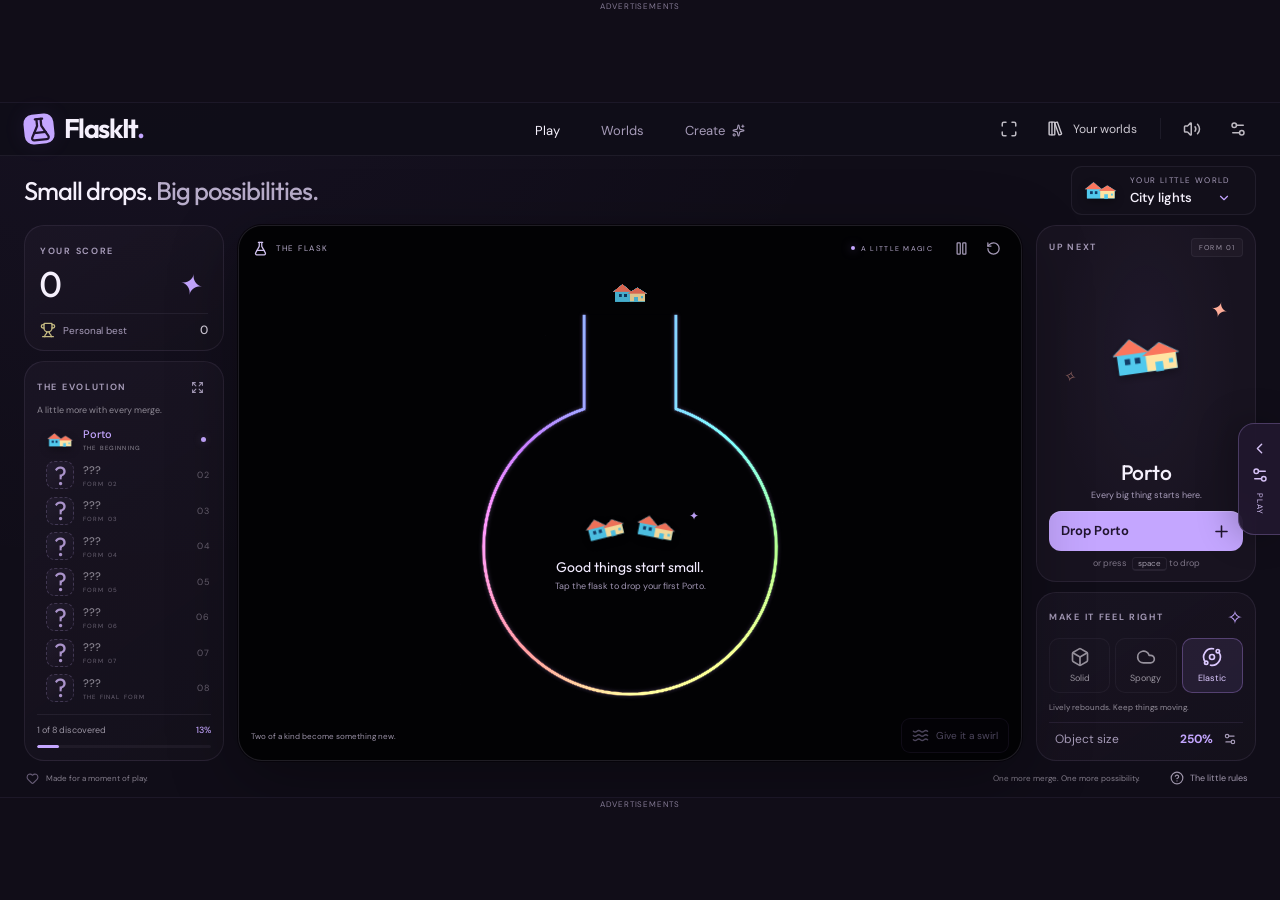
==== commit 4cffed20: "Fit FlaskIt into one viewport and reveal forms through play" ====
--- a/index.html
+++ b/index.html
@@ -12,8 +12,8 @@
     <link rel="canonical" href="https://flaskit.elevatr.app/" />
     <link rel="icon" type="image/svg+xml" href="./favicon.svg" />
     <title>FlaskIt — Little drops. Big possibilities.</title>
-    <script type="module" crossorigin src="./assets/index-Dx8u01Xq.js"></script>
-    <link rel="stylesheet" crossorigin href="./assets/index-BiaokkhA.css">
+    <script type="module" crossorigin src="./assets/index-DBh8VS9X.js"></script>
+    <link rel="stylesheet" crossorigin href="./assets/index-C5CuWzNu.css">
   </head>
   <body>
     <div id="root"></div>
--- a/assets/index-C5CuWzNu.css
+++ b/assets/index-C5CuWzNu.css
@@ -0,0 +1 @@
+@font-face{font-family:DM Sans Variable;font-style:normal;font-display:swap;font-weight:100 1000;src:url(./dm-sans-latin-ext-wght-normal-BOFOeGcA.woff2)format("woff2-variations");unicode-range:U+100-2BA,U+2BD-2C5,U+2C7-2CC,U+2CE-2D7,U+2DD-2FF,U+304,U+308,U+329,U+1D00-1DBF,U+1E00-1E9F,U+1EF2-1EFF,U+2020,U+20A0-20AB,U+20AD-20C0,U+2113,U+2C60-2C7F,U+A720-A7FF}@font-face{font-family:DM Sans Variable;font-style:normal;font-display:swap;font-weight:100 1000;src:url(./dm-sans-latin-wght-normal-Xz1IZZA0.woff2)format("woff2-variations");unicode-range:U+??,U+131,U+152-153,U+2BB-2BC,U+2C6,U+2DA,U+2DC,U+304,U+308,U+329,U+2000-206F,U+20AC,U+2122,U+2191,U+2193,U+2212,U+2215,U+FEFF,U+FFFD}@font-face{font-family:Outfit Variable;font-style:normal;font-display:swap;font-weight:100 900;src:url(./outfit-latin-ext-wght-normal-DdQaqQDo.woff2)format("woff2-variations");unicode-range:U+100-2BA,U+2BD-2C5,U+2C7-2CC,U+2CE-2D7,U+2DD-2FF,U+304,U+308,U+329,U+1D00-1DBF,U+1E00-1E9F,U+1EF2-1EFF,U+2020,U+20A0-20AB,U+20AD-20C0,U+2113,U+2C60-2C7F,U+A720-A7FF}@font-face{font-family:Outfit Variable;font-style:normal;font-display:swap;font-weight:100 900;src:url(./outfit-latin-wght-normal-Bc-8i84L.woff2)format("woff2-variations");unicode-range:U+??,U+131,U+152-153,U+2BB-2BC,U+2C6,U+2DA,U+2DC,U+304,U+308,U+329,U+2000-206F,U+20AC,U+2122,U+2191,U+2193,U+2212,U+2215,U+FEFF,U+FFFD}:root{color:#f5f0fc;font-synthesis:none;font-synthesis:none;--accent:#c4a6ff;--ink:#f5f0fc;--muted:#a69bb8;--line:#dfd2fa12;--surface:#1c1729;--bg:#100d18;--lightningcss-light: ;--lightningcss-dark:initial;color-scheme:dark;background:#100d18;font-family:DM Sans Variable,sans-serif;font-weight:400}*{box-sizing:border-box}body{min-width:320px;margin:0}button,input,a{-webkit-tap-highlight-color:transparent}button,a,input{font:inherit}button{cursor:pointer;color:inherit;background:0 0;border:0;transition:background .18s,transform .18s,border-color .18s,opacity .18s}button:hover{filter:brightness(1.08)}button:active{transform:scale(.975)}button:disabled{opacity:.35;cursor:default;filter:none;transform:none}a{color:inherit;text-decoration:none}button:focus-visible,a:focus-visible,input:focus-visible,[tabindex]:focus-visible{outline:2px solid var(--accent);outline-offset:4px}input{accent-color:var(--accent);min-width:0}input[type=range]{cursor:pointer;width:100%;height:4px;accent-color:var(--accent)}input[type=text],input:not([type]),input[type=search]{border:1px solid var(--line);color:var(--ink);background:#ffffff04;border-radius:11px;outline:none;width:100%;padding:13px 15px}input:focus{border-color:#c4a6ff66}input::placeholder{color:#827d89}h1,h2,h3,p{margin:0}h1,h2,h3{letter-spacing:-.025em;font-family:Outfit Variable,sans-serif;font-weight:500}svg{flex-shrink:0}button svg{vertical-align:middle}::selection{color:#faf4ff;background:#c4a6ff3d}.app{background:radial-gradient(#b29eca06,#0000 60%);min-height:100dvh}.app:before{content:"";pointer-events:none;opacity:.1;z-index:-1;background-image:url("data:image/svg+xml,%3Csvg viewBox='0 0 180 180' xmlns='http://www.w3.org/2000/svg'%3E%3Cfilter id='n'%3E%3CfeTurbulence type='fractalNoise' baseFrequency='.8' numOctaves='3' stitchTiles='stitch'/%3E%3C/filter%3E%3Crect width='100%25' height='100%25' opacity='.4' filter='url(%23n)'/%3E%3C/svg%3E");position:fixed;inset:0}.topbar{border-bottom:1px solid var(--line);background:#100d18d9;justify-content:space-between;align-items:center;gap:30px;height:82px;padding:0 max(34px,50vw - 700px);display:flex}.brand{letter-spacing:-1.6px;align-items:center;gap:10px;font-family:Outfit Variable,sans-serif;font-size:32px;font-weight:650;line-height:1;display:flex}.brand-mark{background:var(--accent);color:#21152f;border-radius:11px;place-items:center;width:36px;height:36px;display:grid;transform:rotate(-6deg)}.brand-period{color:var(--accent)}.main-nav{align-items:stretch;gap:35px;height:100%;display:flex;position:absolute;left:50%;transform:translate(-50%)}.main-nav>button{color:var(--muted);align-items:center;gap:7px;padding:3px 3px 0;font-size:13px;display:flex;position:relative}.main-nav>button.active{color:var(--ink)}.nav-dot{background:var(--accent);border-radius:50%;width:4px;height:4px;position:absolute;bottom:18px;left:calc(50% - 2px)}.topbar-actions{align-items:center;gap:10px;display:flex}.library-button{color:#cdc9d2;align-items:center;gap:9px;padding:10px;font-size:12px;display:flex}.library-button b{border:1px solid var(--line);color:var(--accent);background:#ffffff05;border-radius:5px;padding:2px 5px;font-size:10px}.topbar-divider{background:var(--line);width:1px;height:21px;margin:0 3px}.icon-button{color:#bdb9c1;border-radius:50%;place-items:center;width:36px;height:36px;display:grid}.icon-button:hover{background:#ffffff09}.page-main{max-width:1400px;margin:0 auto;padding:32px 34px 0}.play-heading{justify-content:space-between;align-items:center;margin:0 0 26px;display:flex}.eyebrow{letter-spacing:1.7px;color:var(--muted);align-items:center;gap:7px;font-size:9px;font-weight:650;line-height:1.5;display:inline-flex}.accent{color:var(--accent)}.tiny-star{color:var(--accent);font-size:13px}.play-heading h1{letter-spacing:-1px;margin-top:9px;font-size:32px;font-weight:450}.world-selector{border:1px solid var(--line);text-align:left;background:#ffffff03;border-radius:14px;align-items:center;gap:12px;min-width:185px;padding:10px 14px;display:flex}.world-selector>span:last-child{flex-direction:column;gap:4px;display:flex}.world-selector small{letter-spacing:1.4px;color:var(--muted);font-size:8px}.world-selector strong{justify-content:space-between;align-items:center;gap:25px;font-size:13px;font-weight:550;display:flex}.world-selector strong svg{color:var(--accent)}.play-layout{grid-template-columns:226px minmax(280px,1fr) 255px;align-items:stretch;gap:20px;display:grid}.left-column,.right-column{flex-direction:column;gap:18px;min-width:0;display:flex}.panel{border:1px solid var(--line);background:linear-gradient(150deg,#ffffff04,#ffffff01);border-radius:20px}.score-card{padding:21px 20px 16px}.score-value{letter-spacing:-2px;font-variant-numeric:tabular-nums;justify-content:space-between;align-items:center;margin-top:8px;font-family:Outfit Variable,sans-serif;font-size:51px;font-weight:450;line-height:1.2;display:flex}.score-value>span{color:var(--accent);margin:0 7px;font-size:28px;font-weight:200;transform:rotate(12deg)}.best-score{border-top:1px solid var(--line);color:var(--muted);align-items:center;gap:7px;margin-top:12px;padding-top:13px;font-size:10px;display:flex}.best-score>svg{color:#c4b981}.best-score>strong{color:#d1cbd8;margin-left:auto;font-size:12px;font-weight:500}.journey-card{flex-direction:column;flex:1;min-height:0;padding:16px 16px 18px;display:flex}.section-top{justify-content:space-between;align-items:center;gap:10px;display:flex}.small-icon{width:27px;height:27px;color:var(--muted);border-radius:7px;place-items:center;display:grid}.small-icon:hover{background:#ffffff0a}.journey-subtitle{color:#8c8793;margin-top:4px;margin-bottom:12px;font-size:10px}.journey-list{scrollbar-width:thin;scrollbar-color:#beb5c822 transparent;flex-direction:column;flex:1;max-height:415px;display:flex;overflow:auto}.journey-item{align-items:center;gap:10px;min-height:44px;display:flex;position:relative}.journey-item:before{content:"";background:#97909f22;width:1px;position:absolute;top:36px;bottom:-4px;left:16px}.journey-item:last-child:before{display:none}.journey-item .form-badge{z-index:1;position:relative}.journey-item>div{flex-direction:column;gap:3px;display:flex}.journey-item strong{font-size:12px;font-weight:500}.journey-item small{letter-spacing:1.15px;color:#908b97;font-size:7px}.journey-item.undiscovered strong{color:#898490}.journey-item.undiscovered small{color:#6b6474}.current-dot{background:var(--accent);border-radius:50%;width:5px;height:5px;margin-left:auto;margin-right:5px;box-shadow:0 0 9px #baa8d044}.journey-item.current strong{color:var(--accent)}.journey-check{color:var(--accent);margin-left:auto;margin-right:3px}.level-index{font-variant-numeric:tabular-nums;letter-spacing:1px;color:#67606f;margin-left:auto;margin-right:1px;font-size:9px}.journey-progress{border-top:1px solid var(--line);margin-top:15px;padding-top:15px}.journey-progress>div:first-child{color:#9892a0;justify-content:space-between;font-size:9px;display:flex}.journey-progress strong{color:var(--accent);font-size:9px;font-weight:500}.progress-track{background:#d0c4df0e;border-radius:3px;height:3px;margin-top:9px;overflow:hidden}.progress-track>span{background:var(--accent);border-radius:3px;height:100%;transition:width .4s;display:block}.flask-card{background:radial-gradient(at 50% 65%,#60556d19,#1e162808 70%),radial-gradient(circle,#c5b8d409 .7px,#0000 .8px) 0 0/18px 18px;border:1px solid #dfd2fa14;border-radius:24px;flex-direction:column;height:clamp(550px,67vh,710px);display:flex;position:relative;overflow:hidden;box-shadow:inset 0 0 100px #0b080f33}.flask-toolbar{z-index:2;justify-content:space-between;align-items:center;height:43px;padding:17px 20px 0;display:flex;position:relative}.flask-toolbar>span{letter-spacing:1.5px;color:#9b94a3;align-items:center;gap:8px;font-size:8px;display:flex}.flask-tools{align-items:center;gap:5px;display:flex}.live-label{letter-spacing:1.3px;color:#958d9f;align-items:center;gap:6px;margin-right:10px;font-size:7px;display:flex}.live-label i{background:#b4a2cb;border-radius:50%;width:4px;height:4px;box-shadow:0 0 8px #b4a1cc33}.flask-stage{cursor:pointer;touch-action:manipulation;flex:1;width:100%;min-height:0;position:relative;outline-offset:-5px!important}.flask-stage canvas{width:100%;height:100%;display:block;position:absolute;inset:0}.flask-bottom{z-index:1;justify-content:space-between;align-items:center;gap:8px;padding:0 20px 16px;font-size:10px;display:flex;position:relative}.flask-message{color:#97929e;font-size:9px}.swirl-button{color:#c8bbd7;background:#b9a9cc05;border:1px solid #beacd31c;border-radius:9px;align-items:center;gap:7px;padding:8px 10px;font-size:10px;display:flex}.flask-empty{pointer-events:none;color:#c0b7ca;z-index:1;flex-direction:column;align-items:center;gap:8px;display:flex;position:absolute;top:58%;left:0;right:0}.empty-pair{opacity:.86;align-items:center;gap:7px;height:58px;margin-bottom:8px;display:flex;position:relative}.empty-pair>span:first-child{animation:4s ease-in-out infinite bob;transform:rotate(-14deg)}.empty-pair>span:nth-child(2){animation:4s ease-in-out -2s infinite bob;transform:rotate(11deg)}.empty-pair>i{color:var(--accent);font-size:12px;font-style:normal;position:absolute;top:0;right:-22px}.flask-empty>strong{font-family:Outfit Variable,sans-serif;font-size:14px;font-weight:400}.flask-empty>p{color:#8c8496;font-size:9px}.flask-empty>svg{color:#91889d;margin-top:9px}.form-badge{background:linear-gradient(145deg, var(--form-color), color-mix(in srgb, var(--form-color), #241b30 14%));border:1px solid #ffffff24;border-radius:50%;flex-shrink:0;justify-content:center;align-items:center;line-height:1;display:inline-flex;position:relative;overflow:hidden;box-shadow:0 3px 8px #0e0a1220,inset 0 2px 3px #fff3}.form-badge img{object-fit:cover;width:100%;height:100%}.form-badge.dimmed{opacity:.3;filter:saturate(.7)}.next-card{flex-direction:column;align-items:stretch;padding:20px;display:flex}.next-pill{letter-spacing:1.1px;color:#9c94a5;background:#cdc0dc09;border:1px solid #d0c3df11;border-radius:4px;padding:4px 7px;font-size:7px}.next-piece{place-items:center;height:160px;display:grid;position:relative}.next-piece>.form-badge{z-index:1;animation:5s ease-in-out infinite float;transform:rotate(-8deg);box-shadow:0 10px 30px #0003}.piece-orbit{border:1px solid #b39fcb12;border-radius:50%;width:139px;height:139px;position:absolute}.piece-orbit:before{content:"";border:1px dashed #b39fcb0b;border-radius:50%;position:absolute;inset:-14px}.next-sparkle{color:var(--accent);font-size:21px;font-style:normal;position:absolute;top:31px;right:14px;transform:rotate(14deg)}.next-sparkle.small{opacity:.5;font-size:15px;top:109px;left:13px;right:auto}.next-description{text-align:center;margin:0 0 18px}.next-description h2{letter-spacing:-.5px;margin-bottom:4px;font-size:24px}.next-description p{color:var(--muted);font-size:10px}.primary-button{background:var(--accent);color:#21152f;border-radius:12px;justify-content:space-between;align-items:center;gap:20px;width:100%;min-height:47px;padding:15px 18px;font-size:13px;font-weight:650;display:flex;box-shadow:inset 0 1px #fff3}.primary-button:hover{background:color-mix(in srgb, var(--accent), white 8%)}.drop-button{margin-top:auto}.keyboard-hint{text-align:center;color:#7b7384;margin-top:12px;font-size:9px;display:block}.keyboard-hint kbd{color:#a29baa;border:1px solid #bbb0c819;border-bottom-width:2px;border-radius:4px;margin-left:3px;padding:0 5px 1px;font-family:inherit;font-size:8px}.physics-card{padding:17px 18px}.tiny-spark{color:var(--accent);font-size:19px}.feel-picker{align-items:stretch;gap:5px;margin:14px 0 10px;display:flex}.feel-picker>button{color:#97929d;background:#ffffff02;border:1px solid #dfd2fa0c;border-radius:10px;flex-direction:column;flex:1;align-items:center;gap:7px;min-width:0;padding:13px 4px 10px;font-size:9px;display:flex}.physics-description{color:#928c99;min-height:28px;font-size:9px;line-height:1.6}.bounce-meter{border-top:1px solid var(--line);align-items:center;gap:17px;margin-top:12px;padding-top:13px;display:flex}.bounce-meter>span{letter-spacing:1.3px;color:#857d8f;font-size:7px}.bounce-meter>div{flex:1;justify-content:flex-end;align-items:center;gap:3px;display:flex}.bounce-meter i{background:#c4a6ff0d;border-radius:1px;width:5px;height:9px}.bounce-meter i.lit{background:var(--accent);opacity:.65}.creator-mini{text-align:left;background:#a898bb03;border:1px dashed #b8a8cb27;border-radius:17px;flex:1;align-items:flex-start;gap:12px;padding:18px 14px;display:flex}.creator-mini-icon{width:33px;height:33px;color:var(--accent);background:#c4a6ff12;border-radius:11px;flex-shrink:0;place-items:center;display:grid}.creator-mini .eyebrow{letter-spacing:1px;margin-bottom:5px;font-size:6.5px;display:block}.creator-mini strong{white-space:nowrap;align-items:center;gap:17px;font-family:Outfit Variable,sans-serif;font-size:16px;font-weight:450;display:flex}.creator-mini p{color:#87808f;margin-top:7px;font-size:9px;line-height:1.7}.page-footer{color:#837d8b;justify-content:space-between;gap:20px;padding:24px 2px 25px;font-size:9px;display:flex}.page-footer>span{align-items:center;gap:7px;display:flex}.page-footer>span svg{color:#a090b3;opacity:.6}.page-footer>div{align-items:center;gap:24px;display:flex}.page-footer button{color:#9e95aa;align-items:center;gap:6px;font-size:9px;display:flex}.engine-loading,.engine-error{text-align:center;z-index:2;flex-direction:column;justify-content:center;align-items:center;gap:22px;padding:35px;display:flex;position:absolute;inset:0}.engine-error{color:#b7b1bf;background:#100d18f0;font-size:13px}.engine-error .secondary-button{width:auto}.pause-curtain{-webkit-backdrop-filter:blur(12px);backdrop-filter:blur(12px);z-index:5;background:#17111fdb;flex-direction:column;justify-content:center;align-items:center;gap:12px;display:flex;position:absolute;inset:0}.pause-symbol{color:var(--accent);border:1px solid #b8a7cc2a;border-radius:50%;place-items:center;width:70px;height:70px;margin-bottom:13px;display:grid}.pause-curtain h2{font-size:35px}.pause-curtain p{color:var(--muted);font-size:13px}.pause-curtain .primary-button{width:220px;margin-top:18px}.mobile-journey{display:none}.toast{-webkit-backdrop-filter:blur(12px);backdrop-filter:blur(12px);color:#e4dfeb;z-index:70;background:#30273aed;border:1px solid #c4a6ff22;border-radius:12px;align-items:center;gap:10px;max-width:calc(100vw - 30px);padding:13px 14px;font-size:12px;animation:.2s ease-out toast-in;display:flex;position:fixed;bottom:27px;left:50%;transform:translate(-50%);box-shadow:0 10px 40px #0004}.toast>svg{color:var(--accent)}.toast>button{color:#a8a0b2;place-items:center;margin-left:12px;padding:3px;display:grid}.modal-scrim{-webkit-backdrop-filter:blur(9px);backdrop-filter:blur(9px);z-index:50;background:#0a080dab;justify-content:center;align-items:center;padding:30px;animation:.16s ease-out scrim-in;display:flex;position:fixed;inset:0}.modal-scrim~.modal-scrim{z-index:60}.modal{--accent:#c4a6ff;background:#191321;border:1px solid #d2cbda27;border-radius:25px;flex-direction:column;width:530px;max-width:100%;max-height:calc(100dvh - 60px);animation:.22s cubic-bezier(.2,.75,.35,1) modal-in;display:flex;overflow:hidden;box-shadow:0 40px 140px #0008}.modal-wide{width:1000px}.modal-head{border-bottom:1px solid var(--line);flex-shrink:0;justify-content:space-between;align-items:center;gap:15px;padding:27px 30px 22px;display:flex}.modal-head .eyebrow{letter-spacing:1.6px;margin-bottom:9px;font-size:8px}.modal-head h2{font-size:31px;font-weight:450;line-height:1.15}.modal-head .icon-button{border:1px solid var(--line);background:#ffffff03;width:35px;height:35px}.modal-body{overscroll-behavior:contain;scrollbar-width:thin;scrollbar-color:#b8adc52b transparent;min-height:0;padding:25px 30px;overflow:auto}.modal-footer{border-top:1px solid var(--line);background:#191321;flex-shrink:0;padding:18px 30px 22px}.modal-footer .primary-button{min-height:47px}.subheading{color:#a29da9;margin-bottom:20px;font-size:13px;line-height:1.8}.center{text-align:center}.text-button{color:#bcb4c5;align-items:center;gap:7px;padding:6px 0;font-size:11px;display:flex}.text-button:hover{color:var(--accent)}.center-button{justify-content:center;margin:17px auto 0}.secondary-button{color:#d1cbd9;background:#d0c6dc04;border:1px solid #d0c6dc24;border-radius:11px;justify-content:center;align-items:center;gap:9px;min-height:43px;padding:12px 16px;font-size:11px;font-weight:550;display:flex}.secondary-button:hover{background:#d0c6dc0c}.fine-print{color:#8e8896;margin:12px 0;font-size:10px;line-height:1.8}.error-note{color:#f0bea8;background:#e5a2830b;border:1px solid #f2ad9344;border-radius:10px;margin:15px 0;padding:12px 14px;font-size:12px;line-height:1.6}.loading{color:#b5abc1;justify-content:center;align-items:center;gap:12px;padding:20px 0;font-size:12px;display:flex}.spin{animation:1s linear infinite spin}.segmented{background:#120d1844;border:1px solid #d2ccda16;border-radius:11px;flex-shrink:0;gap:4px;padding:4px;display:inline-flex}.segmented>button{color:#9892a0;border-radius:7px;align-items:center;gap:12px;padding:9px 17px;font-size:11px;display:flex}.segmented>button.active{color:#dcd3e7;background:#32293c;box-shadow:0 1px 5px #0002}.segmented>button>span{color:#998ea7;background:#d1c5e00d;border-radius:4px;padding:2px 5px;font-size:8px}.library-topline{justify-content:space-between;align-items:center;gap:20px;margin-bottom:22px;display:flex}.search-field{border:1px solid var(--line);color:#7c7486;background:#ffffff02;border-radius:10px;flex:1;align-items:center;gap:9px;max-width:300px;padding:0 12px;display:flex}.search-field input{background:0 0;border:0;outline:none;padding:11px 0;font-size:10px}.create-world-hero{text-align:left;background:linear-gradient(110deg,#32293e,#2e243a 50%,#2d223a);border:1px solid #bdafce33;border-radius:19px;justify-content:space-between;align-items:center;width:100%;min-height:184px;padding:30px 32px;display:flex;position:relative;overflow:hidden}.create-world-hero .eyebrow{letter-spacing:1.8px;color:#ad9fbd;font-size:7px}.create-world-hero h3{color:#e3dceb;max-width:360px;margin-top:9px;font-size:28px;line-height:1.25}.create-world-hero p{color:#a9a1b3;margin:9px 0 18px;font-size:11px}.hero-link{color:#c4a6ff;align-items:center;gap:13px;font-size:11px;font-weight:600;display:inline-flex}.create-art{flex-shrink:0;width:240px;height:140px;position:relative}.create-art>span{border:1px solid #ffffff2b;border-radius:50%;place-items:center;display:grid;position:absolute;box-shadow:0 10px 25px #0002}.create-art>span:first-child{background:#edbbce;width:85px;height:85px;font-size:42px;top:25px;left:10px;transform:rotate(-15deg)}.create-art>span:nth-child(2){background:#c1b5f1;width:105px;height:105px;font-size:52px;top:-2px;right:15px;transform:rotate(12deg)}.create-art>span:nth-child(3){color:#30273b;background:#c4a6ff;border:5px solid #332940;width:56px;height:56px;bottom:-8px;left:98px;transform:rotate(-9deg)}.create-art>i{color:#c4a6ff;font-size:26px;font-style:normal;position:absolute;top:-11px;left:72px}.category-tabs{scrollbar-width:none;align-items:center;gap:7px;margin:25px 0 20px;display:flex;overflow:auto}.category-tabs>button{border:1px solid var(--line);white-space:nowrap;color:#9992a1;border-radius:7px;align-items:center;gap:5px;padding:8px 13px;font-size:10px;display:flex}.category-tabs>button.active{color:#d4cbe0;background:#ae98c80d;border-color:#a999bc4a}.library-grid{grid-template-columns:repeat(3,minmax(0,1fr));gap:17px;display:grid}.world-card{background:#ffffff02;border:1px solid #dfd2fa13;border-radius:15px;transition:border-color .2s,transform .2s;overflow:hidden}.world-card:hover{border-color:color-mix(in srgb, var(--card-accent), transparent 65%);transform:translateY(-3px)}.world-card-main{text-align:left;width:100%;padding:0;display:block}.world-card-art{background:radial-gradient(ellipse at 55% 100%, color-mix(in srgb, var(--card-accent), transparent 87%), transparent 80%), #dbd4e402;isolation:isolate;height:143px;position:relative;overflow:hidden}.world-orbit{border:1px solid color-mix(in srgb, var(--card-accent), transparent 92%);border-radius:50%;width:155px;height:155px;position:absolute;top:10px;left:calc(50% - 77px)}.world-orbit:before{content:"";border:1px dashed color-mix(in srgb, var(--card-accent), transparent 95%);border-radius:50%;position:absolute;inset:-18px}.world-art-form{filter:drop-shadow(0 6px 6px #0002);position:absolute;top:50px;left:calc(50% - 102px);transform:rotate(-15deg)}.world-art-form.form-1{z-index:2;top:25px;left:calc(50% - 32px);transform:rotate(5deg)}.world-art-form.form-2{z-index:3;top:64px;left:calc(50% + 39px);transform:rotate(16deg)}.art-sparkle{color:var(--card-accent);opacity:.7;font-size:17px;position:absolute;top:20px;left:calc(50% + 70px)}.world-card-info{padding:17px 17px 18px}.world-category{letter-spacing:1.1px;text-transform:uppercase;color:#9d95a6;align-items:center;gap:6px;font-size:7px;display:flex}.world-category>i{background:#9d95a6;border-radius:50%;width:2px;height:2px}.world-card-info h3{justify-content:space-between;align-items:center;margin:8px 0 5px;font-size:19px;font-weight:450;display:flex}.world-card-info h3>svg{color:#948aa0;width:15px;height:15px}.world-card-info p{color:#8b8494;min-height:28px;font-size:9px;line-height:1.6}.world-route{color:var(--card-accent);opacity:.8;gap:11px;margin-top:13px;font-size:8px;display:flex}.world-route>span{opacity:.5}.trending-label{color:#f1bea5;letter-spacing:.6px;z-index:4;background:#463c31;border:1px solid #f8b69326;border-radius:5px;padding:4px 7px;font-size:6px;position:absolute;bottom:10px;right:10px}.saved-card-actions{border-top:1px solid var(--line);align-items:center;gap:4px;padding:9px 12px;display:flex}.saved-card-actions button{color:#928a9c;border-radius:6px;place-items:center;width:28px;height:28px;display:grid}.saved-card-actions button:hover{color:#d4c9e1;background:#c3b5d40b}.saved-card-actions .delete-world{margin-left:auto}.saved-card-actions .is-favorite{color:#e3b0b8}.library-footnote{color:#8a8392;justify-content:center;align-items:center;gap:6px;padding-top:25px;font-size:9px;display:flex}.empty-library{color:#a599b3;text-align:center;flex-direction:column;align-items:center;gap:15px;padding:45px 10px;display:flex}.empty-library h3{color:var(--ink);font-size:23px}.empty-library p{color:var(--muted);font-size:12px}.empty-library .secondary-button{margin-top:5px}.world-detail{grid-template-columns:1fr 1fr;gap:45px;margin-top:15px;display:grid}.detail-art{background:radial-gradient(ellipse, color-mix(in srgb, var(--card-accent), transparent 90%), transparent 70%);border-radius:17px;justify-content:center;align-items:center;height:210px;display:flex;position:relative}.detail-art>.form-badge{z-index:2;position:relative;transform:rotate(8deg)}.detail-small-form{z-index:3;position:absolute;top:122px;left:32px;transform:rotate(-13deg)}.detail-orbit{border:1px solid #c1b3d316;border-radius:50%;width:198px;height:198px;position:absolute}.detail-spark{color:var(--card-accent);font-size:24px;position:absolute;top:24px;right:40px}.detail-overview>h3{margin-top:15px;font-size:23px;font-weight:400;line-height:1.35}.detail-bits{gap:8px;margin-top:14px;display:flex}.detail-bits>span{border:1px solid var(--line);color:#aaa1b6;border-radius:5px;padding:6px 10px;font-size:9px}.detail-feel{border-top:1px solid var(--line);margin-top:25px;padding-top:22px}.detail-feel .feel-picker{margin-top:12px}.detail-feel .feel-picker>button{padding:13px 5px;font-size:10px}.minimum-drops{color:var(--card-accent);opacity:.75;margin-top:15px;font-size:9px}.detail-journey{padding:5px 0}.detail-journey>.eyebrow{margin-bottom:17px}.detail-form{border-bottom:1px solid #dfd2fa08;align-items:center;gap:12px;padding:10px 0;display:flex}.detail-index{color:#6e6677;letter-spacing:1px;flex-shrink:0;font-size:10px}.detail-form>div{flex-direction:column;gap:4px;display:flex}.detail-form strong{font-size:12px;font-weight:500}.detail-form small{color:#90889a;font-size:9px}.detail-stage{letter-spacing:1px;color:#71687d;margin-left:auto;font-size:7px}.final-tag{letter-spacing:1px;color:var(--accent);white-space:nowrap;background:#c4a6ff0d;border-radius:4px;margin-left:auto;padding:4px 6px;font-size:6px}.detail-footer{justify-content:space-between;gap:15px;display:flex}.detail-footer .primary-button{max-width:300px}.detail-footer .secondary-button{min-width:170px}.field-label{letter-spacing:1.4px;color:#ada5b7;flex-direction:column;gap:9px;font-size:8px;font-weight:600;display:flex}.field-label input{letter-spacing:0;margin-top:3px;font-size:14px;font-weight:400}.studio-intro{align-items:center;gap:14px;margin:0 0 28px;display:flex}.studio-intro-icon{width:49px;height:49px;color:var(--accent);background:#c4a6ff08;border:1px solid #c4a6ff27;border-radius:16px;flex-shrink:0;place-items:center;display:grid}.studio-intro h3{font-size:21px;font-weight:450}.studio-intro p{color:#928b9b;margin-top:6px;font-size:11px}.pill{color:#aea3bc;white-space:nowrap;background:#b8a9cb06;border:1px solid #c3b6d429;border-radius:6px;align-items:center;padding:7px 10px;font-size:8px;display:inline-flex}.studio-intro>.pill{margin-left:auto}.editor-settings{grid-template-columns:1fr 180px;gap:30px;display:grid}.level-number{flex-direction:column;gap:12px;display:flex}.stepper{border:1px solid var(--line);background:#ffffff03;border-radius:10px;justify-content:space-between;align-items:center;height:47px;padding:0 6px;display:flex}.stepper button{color:#b9b0c5;place-items:center;width:33px;height:33px;display:grid}.stepper output{color:#d0c5de;font-family:Outfit Variable,sans-serif;font-size:24px;font-weight:450}.level-range{margin:25px 0 9px}.difficulty-note{color:#7e7687;justify-content:space-between;gap:10px;font-size:8px;display:flex}.difficulty-note>span:nth-child(2){color:#b2a8be}.editor-section-title{border-top:1px solid var(--line);justify-content:space-between;align-items:center;margin-top:32px;margin-bottom:19px;padding-top:28px;display:flex}.editor-section-title h3{margin-top:7px;font-size:24px}.editor-section-title .eyebrow{font-size:8px}.form-editor-list{flex-direction:column;gap:9px;display:flex}.form-editor-row{border:1px solid var(--line);background:#ffffff02;border-radius:12px;grid-template-columns:47px 66px minmax(100px,1fr) minmax(160px,210px) 26px;align-items:center;gap:15px;padding:15px;display:grid}.form-editor-row.base-form{background:#c4a6ff03;border-color:#c4a6ff23}.form-number{color:#aca3b7;flex-direction:column;gap:6px;font-family:Outfit Variable,sans-serif;font-size:22px;display:flex}.form-number>span{letter-spacing:1px;color:#746a80;font-family:DM Sans Variable,sans-serif;font-size:6px}.photo-slot{color:#90859e;background:#b2a6c005;border:1px dashed #b2a6c03d;border-radius:50%;flex-direction:column;justify-content:center;align-items:center;gap:5px;width:62px;height:62px;display:flex;position:relative;overflow:hidden}.photo-slot>span:not(.form-badge):not(.photo-edit-overlay){font-size:7px}.photo-slot.filled{border:0}.photo-edit-overlay{color:#fff;opacity:0;background:#0005;place-items:center;transition:opacity .2s;display:grid;position:absolute;inset:0}.photo-slot:hover .photo-edit-overlay{opacity:1}.form-fields>input{letter-spacing:.1px;font-family:Outfit Variable,sans-serif;font-size:14px;color:#d1cada!important;background:0 0!important;border:0!important;border-radius:0!important;padding:0 0 6px!important}.replace-photo{color:#8d839a;align-items:center;gap:10px;margin-top:6px;padding:0;font-size:8px;display:flex}.replace-photo span{opacity:.7}.sound-choice{color:#bdb4c9;background:#a396b404;border:1px solid #ac9fbb22;border-radius:8px;align-items:center;gap:8px;width:100%;min-width:0;padding:9px 11px;font-size:10px;display:flex}.sound-choice>span{white-space:nowrap;text-overflow:ellipsis;text-align:left;flex:1;overflow:hidden}.sound-choice>svg:first-child{color:#8d809c}.sound-choice>svg:last-child{color:#716382}.merge-hint{color:#766d80;align-items:center;min-height:12px;margin-top:8px;font-size:7px;display:flex}.merge-hint>button{color:#857b92;align-items:center;gap:5px;padding:0;font-size:8px;display:flex}.base-sound>span{letter-spacing:1.1px;color:#a094ae;font-size:7px}.base-sound p{color:#786f84;margin-top:8px;font-size:8px;line-height:1.6}.reorder-buttons{flex-direction:column;gap:5px;display:flex}.reorder-buttons>button{color:#91869e;border-radius:5px;place-items:center;width:24px;height:23px;display:grid}.reorder-buttons>button:hover{background:#b2a6c00d}.sound-all-banner{background:#b2a2c504;border:1px solid #b2a6c01c;border-radius:12px;align-items:center;gap:14px;margin-top:18px;padding:18px;display:flex}.sound-all-icon{color:#b5a8c4;background:#c4a6ff09;border-radius:11px;flex-shrink:0;place-items:center;width:37px;height:37px;display:grid}.sound-all-banner strong{font-size:12px;font-weight:550}.sound-all-banner p{color:#847b90;margin-top:5px;font-size:9px}.sound-all-banner>.secondary-button{min-width:132px;margin-left:auto;padding:9px 13px;font-size:9px}.editor-bottom-grid{border-top:1px solid var(--line);grid-template-columns:1fr 1fr;gap:45px;margin-top:30px;padding-top:29px;display:grid}.editor-bottom-grid h3{margin-top:6px;margin-bottom:16px;font-size:21px}.editor-bottom-grid .eyebrow{font-size:8px}.color-picker{flex-wrap:wrap;align-items:center;gap:9px;margin-top:22px;display:flex}.color-picker>button{color:#2d2339;border-radius:50%;place-items:center;width:29px;height:29px;display:grid}.color-picker>button[aria-pressed=true]{outline-offset:4px;outline:1px solid #d6cfde}.color-note{color:#847b90;align-items:center;gap:7px;margin-top:24px;font-size:9px;display:flex}.save-status{color:#a59ab3;align-items:center;gap:7px;margin-bottom:12px;font-size:9px;display:flex}.status-dot{background:#c9ae7b;border-radius:50%;width:4px;height:4px}.status-dot.ready{background:var(--accent)}.local-note{color:#776e83;margin-left:auto;font-size:8px}.editor-save-actions{justify-content:flex-end;gap:12px;display:flex}.editor-save-actions .secondary-button{min-width:150px}.editor-save-actions .primary-button{max-width:250px}.confirm-actions{justify-content:flex-end;align-items:center;gap:12px;margin-top:25px;display:flex}.confirm-actions>.primary-button{width:auto;min-width:160px}.danger{color:#efb3a2!important}.primary-button.danger{background:#49352f;border:1px solid #d9967d3b}.crop-frame{touch-action:none;cursor:grab;background:#110c16;border-radius:15px;width:320px;max-width:100%;height:320px;margin:24px auto;position:relative;overflow:hidden}.crop-frame:active{cursor:grabbing}.crop-frame>img{-webkit-user-select:none;user-select:none;pointer-events:none;max-width:none;position:absolute;top:50%;left:50%}.crop-mask{pointer-events:none;border:1.5px solid #f1edf6de;border-radius:50%;position:absolute;inset:1px;box-shadow:0 0 0 100px #0c090fa8}.crop-guides{pointer-events:none;border:1px dashed #ffffff21;border-radius:50%;position:absolute;inset:16.6667%}.crop-move{-webkit-backdrop-filter:blur(4px);backdrop-filter:blur(4px);color:#ebe7f0;pointer-events:none;background:#120d1880;border-radius:7px;place-items:center;width:36px;height:26px;display:grid;position:absolute;bottom:21px;left:calc(50% - 18px)}.crop-controls{color:#9d93a9;align-items:center;gap:18px;max-width:330px;margin:26px auto;display:flex}.crop-actions{justify-content:center;align-items:center;gap:36px;margin:16px;display:flex}.sound-tabs{margin-bottom:20px;display:flex}.sound-tabs>button{flex:1;justify-content:center;padding:9px 5px;font-size:10px}.sound-list{flex-direction:column;gap:7px;display:flex}.sound-row{border:1px solid var(--line);background:#ffffff02;border-radius:11px;align-items:center;margin-bottom:7px;padding-right:10px;display:flex}.sound-row.selected{background:#b5a1cd07;border-color:#b5a1cd46}.sound-select{text-align:left;flex:1;align-items:center;gap:13px;min-width:0;padding:12px;display:flex}.sound-icon{background:#ffffff05;border-radius:10px;flex-shrink:0;place-items:center;width:38px;height:38px;font-size:20px;display:grid}.sound-select>span:nth-child(2){flex-direction:column;flex:1;gap:5px;min-width:0;display:flex}.sound-select strong{text-overflow:ellipsis;white-space:nowrap;font-size:12px;font-weight:500;overflow:hidden}.sound-select small{color:#8d839a;font-size:9px}.check-dot{border:1px solid #a496b62b;border-radius:50%;flex-shrink:0;place-items:center;width:18px;height:18px;display:grid}.check-dot.selected{background:var(--accent);color:#2c2337;border-color:var(--accent)}.preview-button{color:#b3a5c4;border:1px solid #ae9fc130;border-radius:50%;flex-shrink:0;place-items:center;width:31px;height:31px;margin-left:6px;display:grid}.preview-button.playing{background:#ae9fc11c}.upload-audio{color:#b7a7ca;background:#ad9bc306;border:1px dashed #cdc0dd40;border-radius:14px;flex-direction:column;align-items:center;gap:10px;width:100%;margin-bottom:18px;padding:25px 15px;display:flex}.upload-audio strong{margin-top:4px;font-size:13px;font-weight:500}.upload-audio span{color:#8d829a;font-size:10px}.trim-window{border:1px solid var(--line);background:#140f1b;border-radius:13px;height:155px;margin-top:26px;position:relative;overflow:hidden}.waveform{align-items:center;gap:2px;display:flex;position:absolute;inset:26px 14px}.waveform>i{background:#a696ba2a;border-radius:2px;flex:1;min-width:0}.waveform>i.in-window{background:#c0b0d4}.wave-selection{pointer-events:none;background:#c4a6ff08;border:1px solid #c4a6ffa6;border-radius:8px;position:absolute;top:0;bottom:0}.wave-selection>span{color:#c4a6ff;background:#251c30;border-radius:3px;padding:2px 5px;font-size:8px;position:absolute;top:8px;left:calc(50% - 15px)}.time-labels{color:#90849e;font-variant-numeric:tabular-nums;justify-content:space-between;align-items:center;gap:8px;margin-top:11px;font-size:9px;display:flex}.time-labels strong{color:#beb0cf;font-weight:500}.trim-slider-label{color:#9e93ab;flex-direction:column;gap:16px;margin:27px 0;font-size:10px;display:flex}.preview-clip{width:100%;margin-top:25px}.settings-row{justify-content:space-between;align-items:center;gap:20px;padding:7px 0 20px;display:flex}.settings-row>span{align-items:center;gap:12px;display:flex}.settings-row>span>svg{color:#a99eb7}.settings-row strong{font-size:13px;font-weight:500;display:block}.settings-row small{color:#83798f;margin-top:6px;font-size:9px;display:block}.toggle{background:#433d4b;border-radius:20px;flex-shrink:0;align-items:center;width:39px;height:23px;padding:3px;display:flex}.toggle>i{background:#b0a5bd;border-radius:50%;width:17px;height:17px;transition:transform .2s}.toggle.on{background:#af9ac9}.toggle.on>i{background:#2a2036;transform:translate(16px)}.volume-slider{flex-direction:column;gap:17px;margin:0 0 29px;padding-left:32px;display:flex}.volume-slider>span{color:#8e859a;justify-content:space-between;font-size:10px;display:flex}.settings-feel{border-top:1px solid var(--line);padding-top:24px}.settings-note{color:#847a90;border:1px solid var(--line);background:#b1a1c405;border-radius:11px;align-items:flex-start;gap:12px;margin:22px 0 18px;padding:17px;font-size:10px;line-height:1.8;display:flex}.settings-note svg{color:#9b8dac;margin-top:2px}.rules-art{border:1px solid var(--line);color:#9286a1;background:#c4a6ff04;border-radius:15px;justify-content:center;align-items:center;gap:15px;margin-bottom:26px;padding:30px 10px;display:flex}.rules-list>div{gap:20px;margin:20px 0 26px;display:flex}.rules-list>div>span{color:#746981;padding-top:3px;font-size:12px}.rules-list h3{margin-bottom:7px;font-size:19px;font-weight:450}.rules-list p{color:#8e859a;font-size:11px;line-height:1.8}.full-journey>div{border-bottom:1px solid var(--line);align-items:center;gap:15px;padding:13px 0;display:flex}.full-journey h3{font-size:18px;font-weight:450}.full-journey p{color:#887d95;margin-top:5px;font-size:10px}.full-journey svg,.unfound-dot{color:var(--accent);margin-left:auto}.unfound-dot{border:1px solid #897b9955;border-radius:50%;width:6px;height:6px}.victory-art{justify-content:center;align-items:center;height:225px;display:flex;position:relative}.victory-art>.form-badge{z-index:1;transform:rotate(-7deg)}.victory-orbit{border:1px dashed #c4a6ff21;border-radius:50%;position:absolute;inset:10px calc(50% - 100px)}.victory-art>svg{color:var(--accent);position:absolute;top:15px;right:60px}.victory-art>span:last-child{color:var(--accent);font-size:20px;position:absolute;bottom:30px;left:56px}.victory-line{text-align:center;color:#c5bbd1;font-family:Outfit Variable,sans-serif;font-size:21px}.victory-stats{border:1px solid var(--line);background:#afa1c004;border-radius:13px;align-items:center;margin:25px 0;padding:22px 10px;display:flex}.victory-stats>div{text-align:center;border-right:1px solid var(--line);flex:1}.victory-stats>div:last-child{border:0}.victory-stats strong{font-family:Outfit Variable,sans-serif;font-size:29px;font-weight:450;display:block}.victory-stats span{letter-spacing:1.5px;color:#8d819b;margin-top:6px;font-size:8px;display:block}.sr-only{clip:rect(0, 0, 0, 0);white-space:nowrap;width:1px;height:1px;position:absolute;overflow:hidden}.reduced-motion *{transition:none!important;animation:none!important}::-webkit-scrollbar{width:5px;height:4px}::-webkit-scrollbar-thumb{background:#a798ba2c;border-radius:5px}::-webkit-scrollbar-track{background:0 0}@keyframes spin{to{transform:rotate(360deg)}}@keyframes float{50%{transform:translateY(-7px)rotate(-4deg)}}@keyframes bob{50%{translate:0 -4px}}@keyframes scrim-in{0%{opacity:0}}@keyframes modal-in{0%{opacity:0;transform:translateY(15px)scale(.985)}}@keyframes toast-in{0%{opacity:0;translate:0 7px}}@media (min-width:1500px){.page-main{padding-top:40px}.play-heading{margin-bottom:30px}.play-heading h1{font-size:35px}.play-layout{grid-template-columns:244px minmax(360px,1fr) 270px;gap:25px}.journey-item{min-height:49px}.next-piece{height:183px}.next-card{padding:23px}.physics-card{padding:21px}.creator-mini{padding:21px 18px}.flask-card{height:clamp(610px,68vh,760px)}}@media (max-width:1100px){.topbar{padding:0 24px}.page-main{padding-left:24px;padding-right:24px}.play-layout{grid-template-columns:194px minmax(270px,1fr) 220px;gap:14px}.main-nav{gap:24px}.next-card{padding:16px}.next-piece{height:150px}.next-piece>.form-badge{width:98px!important;height:98px!important;font-size:50px!important}.piece-orbit{width:124px;height:124px}.score-card{padding:20px 16px 16px}.journey-card{padding:14px 13px}.creator-mini{gap:10px;padding:16px 10px}.creator-mini strong{gap:6px;font-size:15px}.creator-mini .eyebrow{font-size:6px}.physics-card{padding:16px 13px}.flask-toolbar{padding-left:15px;padding-right:13px}.flask-bottom{padding-left:15px;padding-right:12px}.flask-message{font-size:8px}.swirl-button{gap:5px;padding:7px;font-size:9px}.live-label{letter-spacing:1px;margin-right:5px;font-size:6px}.play-heading h1{font-size:28px}.topbar-actions{gap:5px}.library-button{padding:8px;font-size:10px}.library-button svg{width:16px}.topbar .icon-button{width:30px}}@media (max-width:900px){.play-layout{grid-template-columns:minmax(270px,1fr) 225px}.left-column{flex-direction:row;grid-column:1/-1;gap:14px}.score-card{justify-content:space-between;align-items:center;width:100%;padding:14px 19px;display:flex}.score-primary{align-items:center;gap:21px;display:flex}.score-value{letter-spacing:-1px;gap:19px;margin:0;font-size:33px}.score-value>span{margin:0;font-size:20px}.best-score{border:0;gap:9px;margin:0;padding:0}.best-score strong{margin-left:10px}.desktop-journey{display:none}.flask-card{height:610px}.mobile-journey{border:1px solid var(--line);background:#d7cee303;border-radius:13px;justify-content:space-between;align-items:center;gap:15px;width:100%;margin-top:18px;padding:14px 17px;display:flex}.mobile-journey>span{letter-spacing:1.4px;color:#837891;font-size:8px}.mobile-journey>div{flex:1;justify-content:center;gap:13px;display:flex;overflow:hidden}.mobile-journey>svg{color:#9689a5}.topbar{height:72px}.brand{font-size:29px}.brand-mark{width:32px;height:32px}.brand-mark svg{width:23px}.main-nav{gap:23px;left:46%}.main-nav>button{font-size:11px}.library-button>span{display:none}.topbar-actions{gap:8px}.library-button{padding:7px}.page-main{padding-top:25px}.world-selector{min-width:170px}.play-heading h1{font-size:28px}.play-heading .eyebrow{font-size:8px}.modal-scrim{padding:20px}.modal{max-height:calc(100dvh - 40px)}.library-grid{gap:12px}.world-card-info{padding:14px}.world-card-info h3{font-size:18px}.create-world-hero h3{font-size:26px}.form-editor-row{grid-template-columns:36px 58px minmax(80px,1fr) 160px 24px;gap:10px;padding:12px}.photo-slot,.photo-slot>.form-badge{width:54px!important;height:54px!important}.sound-choice{padding:8px;font-size:9px}.editor-bottom-grid{gap:30px}.world-detail{gap:28px}}@media (max-width:650px){.topbar{gap:10px;height:66px;padding:0 16px}.brand{gap:8px;font-size:27px}.brand-mark{border-radius:9px;width:30px;height:30px}.brand-mark svg{width:21px}.main-nav{gap:16px;height:100%;margin-left:10px;position:static;transform:none}.main-nav>button{padding:0;font-size:10px}.main-nav>button>svg{display:none}.nav-dot{bottom:13px}.topbar-actions{gap:3px;margin-left:auto}.topbar-divider,.topbar-actions>.icon-button:first-of-type{display:none}.library-button{padding:5px}.library-button>b{display:none}.topbar .icon-button{width:29px}.topbar-actions svg{width:17px}.page-main{padding:23px 15px 0}.play-heading{align-items:flex-start;gap:13px;margin-bottom:20px}.play-heading h1{letter-spacing:-.8px;max-width:260px;margin-top:8px;font-size:28px;line-height:1.08}.play-heading h1>span{display:block}.play-heading .eyebrow{letter-spacing:1.3px;gap:5px;font-size:6px}.tiny-star{font-size:10px}.world-selector{background:0 0;border:0;flex-shrink:0;gap:7px;min-width:0;max-width:130px;margin-top:17px;padding:5px 0 0}.world-selector>.form-badge{width:27px!important;height:27px!important;font-size:14px!important}.world-selector small{letter-spacing:.7px;font-size:5px}.world-selector strong{gap:7px;font-size:10px}.world-selector strong svg{width:10px;height:10px}.play-layout{flex-direction:column;gap:14px;display:flex}.left-column{display:block}.score-card{background:#ffffff01;border-radius:12px;padding:12px 16px}.score-primary{gap:14px}.score-primary .eyebrow{letter-spacing:1.2px;font-size:7px}.score-value{gap:14px;font-size:29px}.score-value>span{font-size:16px}.best-score{gap:6px;font-size:8px}.best-score svg{width:13px;height:13px}.best-score strong{margin-left:3px;font-size:11px}.flask-card{border-radius:19px;height:530px}.flask-toolbar{height:35px;padding:11px 12px 0}.flask-toolbar>span{letter-spacing:1.2px;gap:6px;font-size:7px}.flask-toolbar>span svg{width:12px;height:12px}.live-label{letter-spacing:.9px;gap:4px;margin-right:4px;font-size:5px}.flask-tools{gap:3px}.small-icon{width:24px;height:24px}.small-icon svg{width:13px}.flask-bottom{gap:5px;padding:0 13px 12px}.flask-message{font-size:8px}.swirl-button{gap:4px;padding:7px;font-size:8px}.swirl-button svg{width:13px}.flask-empty{gap:7px;top:58%}.empty-pair{height:48px;margin-bottom:6px}.empty-pair .form-badge{width:37px!important;height:37px!important;font-size:19px!important}.flask-empty>strong{font-size:13px}.flask-empty>p{font-size:8px}.flask-empty>svg{width:14px;margin-top:5px}.right-column{grid-template-columns:1fr;gap:14px;display:grid}.next-card{border-radius:14px;grid-template-columns:51px 1fr minmax(130px,1fr);align-items:center;gap:10px;padding:13px;display:grid}.next-card>.section-top{display:none}.next-piece{height:48px}.next-piece>.form-badge{box-shadow:none;animation:none;transform:rotate(-8deg);width:44px!important;height:44px!important;font-size:21px!important}.piece-orbit,.next-sparkle{display:none}.next-description{text-align:left;margin:0}.next-description h2{margin-bottom:4px;font-size:19px}.next-description p{max-width:110px;font-size:7px;line-height:1.6}.next-card .primary-button{gap:9px;min-height:43px;padding:12px;font-size:11px}.next-card .primary-button svg{width:16px}.keyboard-hint{display:none}.physics-card{border-radius:15px;padding:17px}.physics-card>.section-top{height:15px}.physics-card .eyebrow{letter-spacing:1.3px;font-size:8px}.physics-card .feel-picker{gap:8px;margin-top:13px;margin-bottom:13px}.physics-card .feel-picker>button{flex-direction:row;justify-content:center;gap:8px;padding:12px 5px;font-size:10px}.physics-card .feel-picker svg{width:17px;height:17px}.physics-description{min-height:0;font-size:10px}.bounce-meter{float:right;border:0;gap:9px;margin-top:-16px;padding:0}.bounce-meter>span{font-size:6px}.bounce-meter i{width:4px;height:7px}.creator-mini{display:none}.mobile-journey{gap:12px;margin-top:14px;padding:13px 15px}.mobile-journey>span{letter-spacing:1px;max-width:46px;font-size:6px;line-height:1.6}.mobile-journey>div{justify-content:flex-start;gap:7px}.mobile-journey .form-badge{width:24px!important;height:24px!important;font-size:12px!important}.mobile-journey>svg{width:12px}.page-footer{gap:10px;padding:22px 1px;font-size:8px}.page-footer>div{gap:0}.page-footer .desktop-footer{display:none}.page-footer button{font-size:8px}.page-footer svg{width:11px}.modal-scrim{align-items:center;padding:10px}.modal{border-radius:20px;max-height:calc(100dvh - 20px)}.modal-head{padding:22px 19px 19px}.modal-head h2{font-size:26px}.modal-head .eyebrow{letter-spacing:1.4px;margin-bottom:8px;font-size:6px}.modal-head .icon-button{width:30px;height:30px}.modal-head .icon-button svg{width:17px}.modal-body{padding:21px 19px}.modal-footer{padding:15px 19px 18px}.library-topline{flex-direction:column;align-items:stretch;gap:15px;margin-bottom:19px}.library-topline>.segmented{align-self:flex-start}.segmented>button{padding:8px 14px;font-size:10px}.search-field{max-width:none;min-height:39px}.search-field input{font-size:10px}.create-world-hero{align-items:flex-start;min-height:186px;padding:22px 20px}.create-world-hero h3{z-index:1;max-width:200px;font-size:24px;line-height:1.15;position:relative}.create-world-hero .eyebrow{letter-spacing:1px;z-index:1;font-size:5px;position:relative}.create-world-hero p{z-index:1;max-width:180px;margin:10px 0 14px;font-size:9px;line-height:1.6;position:relative}.hero-link{gap:9px;font-size:10px}.create-art{opacity:.9;width:120px;position:absolute;bottom:-17px;right:-12px;transform:rotate(3deg)}.create-art>span:first-child{width:53px;height:53px;font-size:27px;top:53px;left:2px}.create-art>span:nth-child(2){width:65px;height:65px;font-size:33px;top:10px;right:2px}.create-art>span:nth-child(3){border-width:4px;width:43px;height:43px;bottom:13px;left:53px}.create-art>i{font-size:20px;top:20px;left:14px}.category-tabs{gap:6px;margin:20px 0 16px}.category-tabs>button{padding:7px 10px;font-size:9px}.library-grid{grid-template-columns:repeat(2,minmax(0,1fr));gap:11px}.world-card{border-radius:12px}.world-card-art{height:118px}.world-art-form{top:44px;left:calc(50% - 63px)}.world-art-form .form-badge{width:41px!important;height:41px!important;font-size:22px!important}.world-art-form.form-1{top:23px;left:calc(50% - 17px)}.world-art-form.form-1 .form-badge{width:56px!important;height:56px!important;font-size:28px!important}.world-art-form.form-2{top:69px;left:calc(50% + 16px)}.art-sparkle{font-size:12px;top:14px;left:calc(50% + 36px)}.world-orbit{width:110px;height:110px;top:9px;left:calc(50% - 55px)}.world-card-info{padding:13px 12px}.world-category{letter-spacing:.8px;gap:4px;font-size:5px}.world-card-info h3{margin-top:8px;font-size:17px}.world-card-info h3 svg{width:12px;height:12px}.world-card-info p{min-height:29px;font-size:8px;line-height:1.6}.world-route{gap:7px;margin-top:10px;font-size:6px}.trending-label{padding:3px 5px;font-size:5px;bottom:7px;right:6px}.world-detail{grid-template-columns:1fr;gap:25px;margin-top:2px}.detail-art{height:195px}.detail-art>.form-badge{width:145px!important;height:145px!important;font-size:70px!important}.detail-small-form{top:112px;left:45px}.detail-small-form>.form-badge{width:63px!important;height:63px!important;font-size:30px!important}.detail-overview>h3{text-align:center;font-size:23px}.detail-bits{justify-content:center}.detail-spark{top:18px;right:42px}.detail-feel{margin-top:23px;padding-top:20px}.detail-overview>.fine-print{font-size:10px}.detail-footer{gap:9px}.detail-footer .primary-button{flex:1;gap:9px;min-width:0;padding:13px 12px;font-size:10px}.detail-footer .secondary-button{min-width:114px;padding:11px;font-size:9px}.detail-footer svg{width:14px}.detail-form{gap:13px;padding:11px 0}.detail-form strong{font-size:13px}.detail-form small{font-size:9px}.studio-intro{align-items:flex-start;gap:12px;margin-bottom:25px}.studio-intro h3{font-size:19px}.studio-intro p{margin-top:5px;font-size:9px;line-height:1.7}.studio-intro>.pill{display:none}.studio-intro-icon{border-radius:13px;width:42px;height:42px}.studio-intro-icon>svg{width:24px}.editor-settings{grid-template-columns:1fr 102px;gap:15px}.field-label{letter-spacing:1.1px;gap:7px;font-size:7px}.field-label input{padding:12px;font-size:12px}.stepper{height:43px;padding:0 2px}.stepper button{width:27px;height:29px}.stepper output{font-size:22px}.stepper button>svg{width:14px}.difficulty-note{gap:10px;font-size:6px;line-height:1.6}.difficulty-note>span:nth-child(2){text-align:center;max-width:108px}.difficulty-note>span:first-child,.difficulty-note>span:last-child{max-width:80px}.editor-section-title{gap:10px;margin-top:25px;padding-top:23px}.editor-section-title h3{font-size:22px}.editor-section-title .eyebrow{font-size:6px}.editor-section-title>.pill{padding:6px 8px;font-size:6px}.form-editor-row{grid-template-columns:26px 51px minmax(90px,1fr) 21px;grid-template-areas:"number photo name reorder""number photo sound reorder";gap:10px;padding:12px 10px}.form-number{grid-area:number;gap:7px;font-size:20px}.form-number>span{letter-spacing:.4px;white-space:nowrap;font-size:5px}.photo-slot{grid-area:photo}.form-fields{grid-area:name}.form-sound{grid-area:sound}.reorder-buttons{grid-area:reorder;gap:13px}.photo-slot,.photo-slot>.form-badge{width:47px!important;height:47px!important}.photo-slot>svg{width:19px}.photo-slot>span:not(.form-badge):not(.photo-edit-overlay){font-size:5px}.form-fields>input{padding-bottom:4px!important;font-size:13px!important}.replace-photo{margin-top:4px;font-size:7px}.sound-choice{gap:6px;padding:7px 9px;font-size:9px}.sound-choice>svg:first-child{width:13px}.sound-choice>svg:last-child{width:11px}.merge-hint{margin-top:6px;font-size:6px;line-height:1.4}.merge-hint>button{font-size:7px}.base-sound>span{letter-spacing:.6px;font-size:5px}.base-sound p{margin-top:4px;font-size:7px}.sound-all-banner{flex-wrap:wrap;gap:11px;padding:16px 13px}.sound-all-icon{width:29px;height:29px}.sound-all-icon>svg{width:18px}.sound-all-banner>div:nth-child(2){flex:1}.sound-all-banner strong{font-size:11px}.sound-all-banner p{font-size:8px;line-height:1.6}.sound-all-banner>.secondary-button{width:100%;margin:3px 0 0;padding:9px;font-size:10px}.editor-bottom-grid{grid-template-columns:1fr;gap:20px;margin-top:25px;padding-top:25px}.editor-bottom-grid h3{margin-bottom:12px;font-size:20px}.editor-bottom-grid .eyebrow{font-size:6px}.editor-bottom-grid>.section,.editor-bottom-grid>section{min-width:0}.editor-bottom-grid .feel-picker>button{flex-direction:row;justify-content:center;gap:8px;padding:12px 5px;font-size:10px}.editor-bottom-grid .feel-picker svg{width:16px}.color-picker{gap:11px;margin-top:18px}.color-picker>button{width:27px;height:27px}.color-note{margin-top:18px;font-size:8px}.save-status{margin-bottom:12px;font-size:8px}.local-note{font-size:7px}.editor-save-actions{gap:10px}.editor-save-actions .secondary-button{min-width:110px;padding:12px;font-size:10px}.editor-save-actions .primary-button{flex:1;padding:13px;font-size:11px}.editor-save-actions svg{width:15px}.crop-frame{aspect-ratio:1;width:min(100%,300px);height:auto}.crop-controls{gap:15px;margin:22px auto}.sound-tabs>button{padding:9px 5px;font-size:9px}.sound-select{gap:10px;padding:10px}.sound-icon{width:33px;height:33px;font-size:18px}.sound-select strong{font-size:11px}.sound-select small{font-size:8px;line-height:1.5}.preview-button{width:28px;height:28px;margin-left:3px}.sound-row{padding-right:8px}.sound-row .check-dot{width:16px;height:16px}.settings-row strong{font-size:12px}.settings-row small{max-width:210px;font-size:8px;line-height:1.7}.settings-row{gap:15px}.rules-art{gap:10px}.rules-art>.form-badge{width:50px!important;height:50px!important;font-size:26px!important}.rules-art>.form-badge:last-child{width:66px!important;height:66px!important;font-size:33px!important}.rules-art svg{width:15px}.rules-list h3{font-size:18px}.rules-list p{font-size:10px}.toast{gap:8px;padding:12px;font-size:11px;bottom:20px}.toast>button{margin-left:3px}.victory-art>svg{right:32px}.victory-art>span:last-child{left:27px}.full-journey>div{gap:13px}.confirm-actions{gap:10px}.confirm-actions>.primary-button{min-width:140px;padding:13px;font-size:11px}.confirm-actions>.secondary-button{font-size:10px}}@media (prefers-reduced-motion:reduce){*{scroll-behavior:auto!important;transition:none!important;animation:none!important}}.library-filter-row{justify-content:space-between;align-items:center;gap:10px;display:flex}.library-filter-row .category-tabs{min-width:0}.import-world{white-space:nowrap;flex-shrink:0;gap:6px;font-size:10px}.import-world svg{transform:rotate(180deg)}.world-selector>span:last-child{min-width:0}.world-selector strong{max-width:190px}.world-selector strong>span{text-overflow:ellipsis;white-space:nowrap;min-width:0;overflow:hidden}.drop-button{overflow-wrap:anywhere;text-align:left;line-height:1.4}.next-description h2{overflow-wrap:anywhere}@media (max-width:650px){.world-selector strong{max-width:92px}}.mobile-drop-bar{display:none}@media (max-width:650px){.topbar-actions .sound-toggle,.next-card{display:none}.flask-card{height:clamp(390px,60svh,530px)}.page-main{padding-bottom:90px}.mobile-drop-bar{left:15px;right:15px;bottom:calc(12px + env(safe-area-inset-bottom));-webkit-backdrop-filter:blur(18px);backdrop-filter:blur(18px);z-index:20;background:#241c2ded;border:1px solid #b8a9ca2e;border-radius:17px;align-items:center;gap:9px;padding:8px;display:flex;position:fixed;box-shadow:0 5px 35px #0005}.mobile-drop-bar>.primary-button{gap:10px;min-width:0;padding:9px 13px 9px 8px;font-size:13px}.mobile-drop-bar>.primary-button>span:not(.form-badge){text-align:left;white-space:nowrap;text-overflow:ellipsis;flex:1;min-width:0;overflow:hidden}.mobile-swirl{border:1px solid var(--line);width:46px;height:46px;color:var(--accent);background:#ffffff03;border-radius:11px;flex-shrink:0;place-items:center;display:grid}.toast{bottom:calc(100px + env(safe-area-inset-bottom))}}:root{--accent:#c4a6ff;--ink:#f5f0fc;--muted:#a69bb8;--surface:#1c1729;--bg:#100d18}.app{background:radial-gradient(at 10% 2%,#9a71ed0c,#0000 45%),#100d18}.app:before{display:none}.topbar{background:#100d18ed}.brand-mark{color:#21152f;box-shadow:0 0 24px #b58aff15}.play-heading h1>span{color:#b8adca}.tiny-star{color:#ffab9c}.panel{background:linear-gradient(145deg,#221b2c80,#17131e99);border-color:#d8c5ff16}.flask-card{background:#020204;border-color:#e7d4ff20;box-shadow:0 18px 70px #0005,0 0 0 1px #09060e}.flask-toolbar>span{color:#b7accb}.flask-toolbar>span svg{color:#d1c2ef}.live-label{color:#b7aacd}.live-label i{background:#c4a6ff;box-shadow:0 0 10px #b18aff88}.flask-message{color:#9a91a6}.flask-empty{color:#f2ebff}.flask-empty>p{color:#9f94b1}.flask-empty>svg{color:#c2b4dc}.empty-pair{opacity:.95}.swirl-button{color:#d7c4ff;background:#a871ff0a;border-color:#b892ff33}.form-badge{border-color:color-mix(in srgb, var(--form-color), transparent 35%);background:radial-gradient(circle at 40% 25%,#1f2941,#10101c 75%);box-shadow:0 4px 13px #0005,inset 0 0 0 2px #03040b}.form-badge.has-art{border-color:#0000;box-shadow:0 5px 16px #0004}.next-card{background:radial-gradient(at 50% 36%,#af8cff0c,#0000 60%),#181320}.next-piece>.form-badge{box-shadow:0 10px 35px #0008,0 0 35px #b38cff0b}.next-sparkle{color:#ffad99}.feel-picker>button.selected{color:#dcc9ff;background:#b086f61a;border-color:#b58aed55}.bounce-meter i.lit{background:#c4a6ff}.creator-mini{background:#a278e606;border-color:#b996ed3b}.creator-mini-icon{color:#ffc0ad;background:#ffaf9510}.create-world-hero{background:linear-gradient(120deg,#30213f,#251c34 62%,#21192d);border-color:#c2a0ee3b}.create-world-hero .eyebrow,.create-world-hero p{color:#baa9cb}.create-world-hero h3{color:#f7efff}.hero-link{color:#e0c7ff}.create-art>span:nth-child(3){color:#251335;background:#c4a6ff;border-color:#2b1e3b}.create-art>i{color:#ffb2a1}.modal,.modal-footer{background:#191321}.modal{--accent:#c4a6ff;border-color:#d5b9f72c}.modal-scrim{background:#050309c2}.primary-button{color:#21152f}.segmented>button.active{color:#f1e6ff;background:#352842}.toast{color:#f6ecff;background:#2c203bef;border-color:#c5a1ff42}.crop-frame,.trim-window{background:#0b0811}.pause-curtain{background:#0b0713df}@media (max-width:650px){.mobile-drop-bar{background:#21172eed;border-color:#c4a6ff38}}.ball-size-control{margin:22px 0}.ball-size-heading{justify-content:space-between;align-items:center;gap:16px;display:flex}.ball-size-heading label{color:var(--ink);font-size:14px;font-weight:650}.ball-size-heading output{color:var(--accent);font-family:Outfit Variable,sans-serif;font-size:22px;font-weight:600}.ball-size-preview{align-items:center;gap:16px;min-height:70px;display:flex}.ball-size-preview>span:not(:last-child){border-radius:50%;flex-shrink:0}.size-reference{border:1px dashed #9c8bb3;width:18px;height:18px}.size-current{border:1px solid var(--accent);background:radial-gradient(circle at 33% 25%,#fff5,#c4a6ff22 55%,#171021);transition:width .12s,height .12s;box-shadow:inset 0 0 12px #c4a6ff28,0 0 18px #c4a6ff12}.ball-size-preview>span:last-child{color:var(--muted);font-size:12px}.ball-size-control input{width:100%;margin:8px 0 14px}.ball-size-presets{flex-wrap:wrap;gap:6px;display:flex}.ball-size-presets button{color:var(--muted);border:1px solid #c4a6ff24;border-radius:9px;padding:7px 9px;font-size:11px}.ball-size-presets button[aria-pressed=true]{color:var(--accent);border-color:var(--accent);background:#c4a6ff10}.ball-size-control .fine-print{margin-top:12px;line-height:1.6}.settings-ball-size{border-top:1px solid #c4a6ff18;margin-top:22px}.settings-ball-size>.primary-button{width:100%;margin-bottom:10px}.editor-bottom-grid>.editor-ball-size{border-top:1px solid #c4a6ff18;grid-column:1/-1;padding-top:24px}.size-settings-shortcut{width:100%;color:var(--muted);border-top:1px solid #c4a6ff18;align-items:center;gap:10px;margin-top:17px;padding-top:14px;font-size:12px;display:flex}.size-settings-shortcut strong{color:var(--accent);margin-left:auto;font-size:12px}.reduced-motion .size-current{transition:none}.motif-halloween{background:radial-gradient(at 35% 30%,#b16aff20,#0000 60%),radial-gradient(at 80% 80%,#ff8e4520,#0000 65%)}.inlet-warning{z-index:4;cursor:default;background:#19101eee;border:1px solid #ffcf8b66;border-radius:12px;align-items:center;gap:12px;width:min(390px,100% - 30px);padding:13px 15px;display:flex;position:absolute;top:12px;left:50%;overflow:hidden;transform:translate(-50%);box-shadow:0 8px 28px #0007}.inlet-warning-light{background:#ffcf8b;border-radius:50%;flex-shrink:0;width:7px;height:7px;box-shadow:0 0 14px #ffb46b88}.inlet-warning>div{gap:4px;display:grid}.inlet-warning strong{color:#ffcf8b;letter-spacing:.16em;font-size:10px}.inlet-warning div>span{color:#d1c3dc;font-size:11px}.inlet-warning button{color:#ffcf8b;align-items:center;gap:6px;margin-left:auto;padding:8px;font-size:12px;display:flex}.inlet-warning>i{transform-origin:0;background:linear-gradient(90deg,#c4a6ff,#ff9fbd,#ffd58d);width:100%;height:2px;transition:transform .1s linear;position:absolute;bottom:0;left:0}.game-over-scrim{z-index:180;-webkit-backdrop-filter:blur(9px);isolation:isolate;background:radial-gradient(at 50% 45%,#231334b8,#05030ce8 65%);animation:.4s both game-over-arrive;overflow:hidden}.game-over-scrim:before,.game-over-scrim:after{content:"";pointer-events:none;z-index:-1;border:2px solid #d5aaff88;border-radius:50%;width:100vmax;height:100vmax;animation:1.1s cubic-bezier(.12,.5,.25,1) both game-over-shockwave;position:fixed;top:50%;left:50%;box-shadow:0 0 45px #9a75ff55,inset 0 0 45px #ff9aad33}.game-over-scrim:after{border-color:#ffbc9766;animation-delay:.14s}.game-over-dialog{isolation:isolate;background:#090611;border:1px solid #c5a6ff88;border-radius:22px;width:min(740px,100%);animation:.55s cubic-bezier(.16,.9,.25,1) both game-over-pop;position:relative;box-shadow:0 0 0 5px #10091d,0 0 0 6px #eeb5e933,0 0 80px #a978ff22,0 35px 100px #0009}.game-over-dialog:before{content:"";border-radius:inherit;pointer-events:none;-webkit-mask-composite:xor;background:conic-gradient(from 20deg,#ffca88,#fa8da7,#bb9bff,#88d8ff,#c1f6bc,#ffca88);padding:1px;position:absolute;inset:-1px;-webkit-mask:linear-gradient(#fff 0 0) content-box,linear-gradient(#fff 0 0);mask:linear-gradient(#fff 0 0) content-box,linear-gradient(#fff 0 0)}.game-over-dialog:after{content:"";border-radius:inherit;pointer-events:none;z-index:-1;background:repeating-linear-gradient(0deg,#0000 0 3px,#d8c5ff04 3px 4px),radial-gradient(at 50% 35%,#ad76ed12,#0000 70%);position:absolute;inset:0}.game-over-dialog .modal-head{border:0;padding:20px 26px 0}.game-over-dialog .modal-head h2{clip-path:inset(50%);width:1px;height:1px;position:absolute;overflow:hidden}.game-over-dialog .modal-head .eyebrow{color:#a397b6;letter-spacing:.15em;font-family:ui-monospace,monospace;font-size:9px}.game-over-dialog .modal-body{padding:0 36px 30px}.game-over-content{text-align:center;isolation:isolate;padding:14px 0 0;position:relative;overflow:hidden}.game-over-kicker{color:#cdb9ed;letter-spacing:.28em;margin-top:5px;font-family:ui-monospace,monospace;font-size:10px;display:block}.game-over-title{width:min(370px,85%);height:auto;margin:18px auto 8px;animation:.6s cubic-bezier(.2,.8,.3,1) both game-over-lettering;display:block;overflow:visible}.game-over-content h3{color:#f5efff;margin:0 0 8px;font-family:Outfit Variable,sans-serif;font-size:22px;font-weight:500}.game-over-reason{color:#b4a8c7;margin:0;font-size:13px;line-height:1.7}.game-over-stats{border-top:1px solid #bba1ed25;border-bottom:1px solid #bba1ed25;grid-template-columns:1.4fr 1fr 1fr;max-width:490px;margin:25px auto 24px;padding:17px 8px;display:grid}.game-over-stats>div{gap:7px;display:grid}.game-over-stats>div+div{border-left:1px solid #bba1ed20}.game-over-stats span{letter-spacing:.12em;color:#aa9dbd;font:9px ui-monospace,monospace}.game-over-stats strong{color:#e1d1ff;font:600 25px Outfit Variable,sans-serif}.game-over-stats div:first-child strong{color:#ffd39c}.game-over-stats small{color:#a79ab9;font-size:15px}.game-over-actions{flex-direction:column;gap:9px;max-width:360px;margin:auto;display:flex}.game-over-actions .primary-button{color:#190f2a;background:linear-gradient(110deg,#d1b5ff,#b6c9ff 65%,#a7e5e1);border:1px solid #f2e6ff77;justify-content:center;min-height:48px;box-shadow:0 0 24px #c5a0ff20}.game-over-actions .primary-button svg:last-child{margin-left:auto}.game-over-actions .primary-button svg:first-child{margin-right:auto}.game-over-actions .secondary-button{background:#c5a6ff06;border-color:#c5a6ff24;justify-content:center;min-height:40px;font-size:12px}.game-over-best{color:#857893;letter-spacing:.07em;margin:18px 0 1px;font:9px ui-monospace,monospace;display:block}.game-over-orbit{z-index:-1;pointer-events:none;border:1px solid #c6a0ff0e;border-radius:50%;width:440px;height:440px;position:absolute;top:52px;left:50%;transform:translate(-50%)}.game-over-orbit.second{border-color:#efa7c609;width:520px;height:520px;top:12px}@keyframes game-over-shockwave{0%{opacity:.85;transform:translate(-50%,-50%)scale(.08)}to{opacity:0;transform:translate(-50%,-50%)scale(1.25)}}@keyframes game-over-arrive{0%{opacity:0}to{opacity:1}}@keyframes game-over-pop{0%{opacity:0;transform:translateY(18px)scale(.92)}to{opacity:1;transform:translateY(0)scale(1)}}@keyframes game-over-lettering{0%{opacity:0;filter:blur(5px);transform:scale(1.12)}55%{opacity:1;filter:blur()}to{opacity:1;transform:scale(1)}}.game-over-scrim.calm,.game-over-scrim.calm *,.game-over-scrim.calm:before,.game-over-scrim.calm:after{animation:none!important}.game-over-scrim.calm:before,.game-over-scrim.calm:after{display:none}@media (max-width:600px){.game-over-dialog .modal-head{padding:18px 18px 0}.game-over-dialog .modal-body{padding:0 20px 24px}.game-over-kicker{letter-spacing:.19em;font-size:8px}.game-over-title{width:min(285px,88%);margin-top:16px}.game-over-content h3{font-size:20px}.game-over-reason{font-size:12px}.game-over-stats{margin:20px 0}.game-over-stats span,.game-over-best{font-size:8px}.game-over-stats strong{font-size:23px}.inlet-warning{gap:8px;padding:10px}.inlet-warning div>span{font-size:10px}}@media (prefers-reduced-motion:reduce){.game-over-scrim,.game-over-scrim *,.game-over-scrim:before,.game-over-scrim:after{animation:none!important}.game-over-scrim:before,.game-over-scrim:after{display:none}.inlet-warning>i{transition:none}}.form-badge,.form-badge.has-art,.next-piece>.form-badge{box-shadow:none;background:0 0;border:0;border-radius:0;overflow:visible}.form-badge img{object-fit:contain;filter:drop-shadow(0 3px 4px #0005)}.object-crop-frame{background:repeating-conic-gradient(#20192b 0% 25%,#16111f 0% 50%) 50%/24px 24px;border:1px solid #c4a6ff44;border-radius:12px}.object-crop-frame .crop-mask{display:none}.object-crop-frame .crop-guides{border-radius:0}.object-frame-options{justify-content:center;gap:8px;margin:12px 0;display:flex}.object-frame-options button{color:var(--muted);border:1px solid #c4a6ff30;border-radius:10px;padding:9px 13px;font-size:12px}.object-frame-options button[aria-pressed=true]{border-color:var(--accent);color:var(--accent);background:#c4a6ff0c}.size-reference{border-radius:4px!important}.piece-orbit,.detail-orbit,.victory-orbit{display:none}body:has(.focus-mode){overflow:hidden}.app.focus-mode{background:#020204;height:100dvh;min-height:100dvh;padding:0}.focus-mode .topbar,.focus-mode .play-heading,.focus-mode .left-column,.focus-mode .right-column,.focus-mode .mobile-journey,.focus-mode .page-footer,.focus-mode .mobile-drop-bar,.focus-mode .flask-toolbar,.focus-mode .flask-bottom{display:none!important}.focus-mode .page-main{width:100%;max-width:none;height:100dvh;margin:0;padding:0}.focus-mode .play-layout{width:100%;height:100%;margin:0;display:block}.focus-mode .flask-card{width:100%;height:100%;min-height:0;box-shadow:none;background:#020204;border:0;border-radius:0;margin:0}.focus-mode .flask-stage{touch-action:none;-webkit-user-select:none;user-select:none;-webkit-touch-callout:none;height:100%;min-height:0}.dashboard-handle{z-index:32;color:#d4c0f4;-webkit-backdrop-filter:blur(16px);backdrop-filter:blur(16px);background:#21172eea;border:1px solid #c4a6ff42;border-right:0;border-radius:16px 0 0 16px;flex-direction:column;align-items:center;gap:9px;width:42px;min-height:112px;padding:16px 8px;display:flex;position:fixed;top:47%;right:0;box-shadow:-6px 0 35px #0004}.dashboard-handle span{letter-spacing:.13em;writing-mode:vertical-rl;font-size:8px}.dashboard-handle.is-open{visibility:hidden}.play-dashboard{z-index:35;top:max(12px, env(safe-area-inset-top));right:max(12px, env(safe-area-inset-right));bottom:max(12px, env(safe-area-inset-bottom));-webkit-backdrop-filter:blur(25px);backdrop-filter:blur(25px);overscroll-behavior:contain;opacity:0;visibility:hidden;scrollbar-width:thin;scrollbar-color:#c4a6ff55 transparent;background:#171020f5;border:1px solid #c4a6ff40;border-radius:22px;width:min(360px,100vw - 28px);padding:15px 18px 12px;transition:transform .27s cubic-bezier(.2,.8,.2,1),opacity .2s,visibility .27s;position:fixed;overflow-y:auto;transform:translate(calc(100% + 30px));box-shadow:0 20px 90px #0009,inset 0 1px #e3caff10}.play-dashboard.is-open{opacity:1;visibility:visible;transform:translate(0)}.play-dashboard>header{justify-content:space-between;align-items:center;margin-bottom:7px;display:flex}.play-dashboard .eyebrow{letter-spacing:.14em;font-size:9px}.play-dashboard button{touch-action:manipulation}.dashboard-world{text-align:left;align-items:center;gap:11px;width:100%;padding:12px 0 16px;display:flex}.dashboard-world>span:not(.form-badge){gap:5px;display:grid}.dashboard-world small{letter-spacing:.13em;color:#9f8db6;font-size:8px}.dashboard-world strong{font-family:Outfit Variable,sans-serif;font-size:16px}.dashboard-world>svg{color:#c4a6ff;margin-left:auto}.dashboard-score{border-top:1px solid #c4a6ff1c;border-bottom:1px solid #c4a6ff1c;grid-template-columns:1fr 1fr;margin-bottom:5px;padding:13px 0;display:grid}.dashboard-score>div{gap:5px;display:grid}.dashboard-score small{color:#a395b6;letter-spacing:.12em;font-size:8px}.dashboard-score strong{color:#e5d7ff;font:500 28px Outfit Variable,sans-serif}.dashboard-score>div+div{text-align:right}.play-dashboard details{border-bottom:1px solid #c4a6ff1c}.play-dashboard summary{cursor:pointer;align-items:center;gap:8px;min-height:48px;font-size:12px;font-weight:600;list-style:none;display:flex}.play-dashboard summary::-webkit-details-marker{display:none}.play-dashboard summary:before{content:"+";color:#a995c5;width:13px;font-weight:400}.play-dashboard details[open]>summary:before{content:"−"}.play-dashboard summary>span{color:#bfa3e7;text-transform:uppercase;margin-left:auto;font-size:9px;font-weight:400}.dashboard-section{padding:0 0 16px}.dashboard-section .fine-print{color:#a496b6;margin:10px 0 0;font-size:10px;line-height:1.65}.dashboard-main-actions{grid-template-columns:1fr 48px;gap:7px;display:grid}.dashboard-main-actions .primary-button{min-height:43px;padding:10px 13px;font-size:12px}.dashboard-main-actions .secondary-button{justify-content:center;min-width:0;padding:9px}.dashboard-tool-row{grid-template-columns:1fr 1fr 1fr;gap:5px;margin-top:9px;display:grid}.dashboard-tool-row button{color:#b9aacb;border:1px solid #c4a6ff18;border-radius:9px;justify-content:center;align-items:center;gap:5px;min-height:38px;padding:6px 3px;font-size:10px;display:flex}.auto-paces{grid-template-columns:repeat(3,1fr);gap:6px;display:grid}.auto-paces button{color:#c5b4d9;background:#c4a6ff04;border:1px solid #c4a6ff29;border-radius:11px;justify-content:center;gap:5px;padding:11px 5px;font-size:12px;display:grid}.auto-paces button small{opacity:.65;font-size:9px}.auto-paces button[aria-pressed=true]{color:#e5d4ff;background:#c4a6ff18;border-color:#c4a6ff9c}.auto-paces button:disabled[aria-pressed=true]{opacity:.85}.take-over-button{color:#ffc398;border:1px solid #f7bd852f;border-radius:9px;justify-content:center;align-items:center;gap:7px;width:100%;margin-top:9px;padding:10px;font-size:11px;display:flex}.dashboard-record-row{align-items:center;gap:12px;display:flex}.dashboard-record-row>div{gap:5px;display:grid}.dashboard-record-row strong{font-size:12px;font-weight:500}.dashboard-record-row small{color:#9e8db0;font-size:10px}.dashboard-record-row .toggle{flex-shrink:0;margin-left:auto}.recording-download{color:#e4d4ff;background:#c4a6ff16;border:1px solid #c4a6ff66;border-radius:11px;justify-content:center;align-items:center;gap:9px;margin:12px 0;padding:12px 13px;font-size:12px;display:flex}.recording-download>span{color:#b39aca;margin-left:auto;font-size:9px}.recording-finalizing{text-align:center;color:#bca7d8;padding:12px;font-size:12px;display:block}.recording-indicator{top:max(18px, env(safe-area-inset-top));left:max(18px, env(safe-area-inset-left));z-index:31;letter-spacing:.09em;color:#e3c4d8;background:#170e20d9;border:1px solid #f295b336;border-radius:20px;align-items:center;gap:7px;padding:9px 12px;font:10px ui-monospace,monospace;display:flex;position:fixed}.recording-indicator>i{background:#ff829e;border-radius:50%;width:6px;height:6px}.recording-indicator.armed>i{background:#c4a6ff}.floating-download{right:max(18px, env(safe-area-inset-right));bottom:max(18px, env(safe-area-inset-bottom));z-index:32;position:fixed}.floating-download .recording-download{background:#21162ff5;margin:0;box-shadow:0 8px 35px #0007}.dashboard-evolution{padding-bottom:13px}.dashboard-evolution>div{align-items:center;gap:10px;padding:6px 0;display:flex}.dashboard-evolution strong{font-size:11px;font-weight:500}.dashboard-evolution div>span:last-child{color:#8e7d9f;margin-left:auto;font-size:9px}.dashboard-settings-link{color:#c6b6db;justify-content:space-between;align-items:center;width:100%;padding:15px 2px;font-size:12px;display:flex}.dashboard-nav{grid-template-columns:repeat(4,1fr);gap:3px;padding:15px 0 7px;display:grid}.dashboard-nav button{color:#b9a3d2;justify-items:center;gap:7px;min-height:42px;font-size:9px;display:grid}.dashboard-footnote{text-align:center;color:#81718f;margin:6px 0 0;font-size:9px}.auto-play-hint{z-index:3;pointer-events:none;color:#b7a1ce;letter-spacing:.1em;white-space:nowrap;justify-items:center;gap:5px;font:9px ui-monospace,monospace;display:grid;position:absolute;bottom:16px;left:50%;transform:translate(-50%)}.auto-play-hint span{letter-spacing:0;opacity:.65;font-family:DM Sans Variable,sans-serif;font-size:10px}.takeover-hold{z-index:6;color:#e5d1ff;pointer-events:none;background:#10091fe8;border:1px solid #c4a6ff44;border-radius:18px;justify-items:center;gap:12px;padding:24px 30px;font-size:12px;display:grid;position:absolute;top:42%;left:50%;transform:translate(-50%,-50%)}.takeover-hold i{border:2px solid #c4a6ff;border-color:#c4a6ff #c4a6ff #c4a6ff24 #c4a6ff24;border-radius:50%;width:34px;height:34px;animation:.6s linear both takeover-turn}@keyframes takeover-turn{0%{transform:rotate(-90deg)}to{transform:rotate(270deg)}}@media (max-width:650px){.play-dashboard{padding:12px 15px}.floating-download{bottom:max(14px, env(safe-area-inset-bottom));max-width:calc(100vw - 68px);left:18px;right:auto}.floating-download .recording-download{font-size:11px}.dashboard-handle{width:35px;min-height:103px;padding:13px 6px}.focus-mode .inlet-warning{top:max(50px, env(safe-area-inset-top))}}.reduced-motion .play-dashboard,.reduced-motion .inlet-warning>i{transition:none}.reduced-motion .takeover-hold i{animation:none}@media (prefers-reduced-motion:reduce){.play-dashboard{transition:none}.takeover-hold i{animation:none}}.app:not(.focus-mode) .recording-indicator{top:94px}@media (max-width:650px){.app:not(.focus-mode) .floating-download{bottom:92px}}html,body,#root{overscroll-behavior:none;width:100%;height:100%;overflow:hidden}.app.ad-supported{--ad-content-height:60px;--ad-width:468px;--ad-rail-height:calc(var(--ad-content-height) + 12px);--ad-separation:12px;grid-template-rows:var(--ad-rail-height) 54px minmax(0, 1fr) auto var(--ad-rail-height);width:100%;height:100vh;height:100dvh;min-height:0;padding:env(safe-area-inset-top) env(safe-area-inset-right) env(safe-area-inset-bottom) env(safe-area-inset-left);row-gap:0;display:grid;overflow:hidden}.ad-rail{width:100%;height:var(--ad-rail-height);color:#847a94;text-align:center;contain:layout;background:#110d18;outline:1px solid #c4a6ff12;min-height:0;margin:0}.ad-rail>span{letter-spacing:.1em;text-transform:uppercase;height:12px;font:8px/12px DM Sans Variable,sans-serif;display:block}.ad-rail-space,.ad-rail .adsbygoogle{height:var(--ad-content-height);margin:0 auto;width:min(var(--ad-width), 100%)!important}.ad-rail-top{grid-row:1}.ad-rail-bottom{grid-row:5}.ad-supported .topbar{grid-row:2;height:54px;min-height:0;padding:0 24px}.ad-supported .brand{font-size:27px}.ad-supported .brand-mark{border-radius:9px;width:30px;height:30px}.ad-supported .nav-dot{bottom:6px}.ad-supported .page-main{flex-direction:column;grid-row:3;width:100%;max-width:1400px;height:100%;min-height:0;padding:10px 24px 12px;display:flex;overflow:hidden}.ad-supported .play-heading{flex:none;min-height:44px;margin:0 0 10px}.ad-supported .play-heading>div>.eyebrow{display:none}.ad-supported .play-heading h1{margin:0;font-size:clamp(20px,2vw,28px)}.ad-supported .world-selector{border-radius:11px;padding:6px 11px}.ad-supported .play-layout{flex:1 1 0;grid-template-columns:200px minmax(0,1fr) 220px;gap:14px;height:auto;min-height:0;display:grid}.ad-supported .left-column,.ad-supported .right-column{gap:10px;min-height:0}.ad-supported .flask-card{width:100%;height:100%;min-height:0;margin:0}.ad-supported .flask-toolbar{flex-shrink:0;height:36px;padding:8px 14px 0}.ad-supported .flask-bottom{flex-shrink:0;padding:0 12px 7px}.ad-supported .flask-message{font-size:8px}.ad-supported .flask-empty{gap:4px;top:54%}.ad-supported .empty-pair{height:43px;margin-bottom:3px}.ad-supported .flask-empty>svg{display:none}.ad-supported .score-card{flex-shrink:0;padding:12px 15px}.ad-supported .score-value{margin-top:3px;font-size:36px}.ad-supported .best-score{margin-top:8px;padding-top:8px}.ad-supported .journey-card{padding:12px;overflow:hidden}.ad-supported .journey-subtitle{margin:3px 0 7px;font-size:9px}.ad-supported .journey-list{grid-auto-rows:minmax(0,1fr);gap:2px;min-height:0;max-height:none;display:grid;overflow:hidden}.ad-supported .journey-item{gap:9px;min-height:0}.ad-supported .journey-item:before{display:none}.ad-supported .journey-item .form-badge,.ad-supported .journey-item .mystery-badge{width:28px!important;height:28px!important}.ad-supported .journey-item strong{font-size:11px}.ad-supported .journey-item small{font-size:6px}.ad-supported .journey-progress{margin-top:9px;padding-top:9px}.ad-supported .journey-list.many-forms{grid-template-columns:1fr 1fr;column-gap:6px}.ad-supported .many-forms .journey-item{gap:5px}.ad-supported .many-forms .journey-item small,.ad-supported .many-forms .level-index,.ad-supported .many-forms .journey-check,.ad-supported .many-forms .current-dot{display:none}.ad-supported .many-forms .journey-item strong{font-size:9px}.ad-supported .next-card{flex:1;min-height:0;padding:12px}.ad-supported .next-piece{flex:1;height:auto;min-height:40px}.ad-supported .next-piece .form-badge{width:74px!important;height:74px!important}.ad-supported .piece-orbit{width:90px;height:90px;max-height:100%}.ad-supported .next-sparkle{top:20%;right:15px}.ad-supported .next-sparkle.small{top:65%}.ad-supported .next-description{margin:6px 0 10px}.ad-supported .next-description h2{font-size:21px}.ad-supported .next-description p{font-size:9px}.ad-supported .keyboard-hint{margin-top:6px}.ad-supported .drop-button{min-height:40px;padding:10px 12px}.ad-supported .physics-card{flex-shrink:0;padding:12px}.ad-supported .feel-picker{margin:8px 0}.ad-supported .feel-picker>button{gap:5px;padding:8px 3px}.ad-supported .physics-description{min-height:0;font-size:8px}.ad-supported .bounce-meter{display:none}.ad-supported .size-settings-shortcut{margin-top:8px;padding-top:8px}.ad-supported .creator-mini{display:none}.ad-supported .page-footer{flex-shrink:0;padding:9px 2px 0;font-size:8px}.ad-supported .mobile-journey{display:none}.ad-supported .mobile-drop-bar{grid-row:4}.app.ad-supported.focus-mode{grid-template-rows:var(--ad-rail-height) minmax(0, 1fr) var(--ad-rail-height);row-gap:var(--ad-separation)}.ad-supported.focus-mode .ad-rail-bottom{grid-row:3}.ad-supported.focus-mode .page-main{grid-row:2;max-width:none;padding:0}.ad-supported.focus-mode .play-layout{height:100%;display:block}.ad-supported.focus-mode .flask-stage{height:100%}.ad-supported .recording-indicator{top:calc(var(--ad-rail-height) + env(safe-area-inset-top) + 16px)}.ad-supported:not(.focus-mode) .recording-indicator{top:calc(var(--ad-rail-height) + env(safe-area-inset-top) + 66px)}.ad-supported .floating-download{bottom:calc(var(--ad-rail-height) + env(safe-area-inset-bottom) + 16px)}.ad-supported .play-dashboard{top:calc(var(--ad-rail-height) + env(safe-area-inset-top) + 10px);bottom:calc(var(--ad-rail-height) + env(safe-area-inset-bottom) + 10px)}.dashboard-privacy{text-align:center;color:#b7a2cc;margin-top:14px;font-size:10px;display:block}.run-transition{z-index:120;background:#100b19ed;place-items:center;display:grid;position:fixed;inset:0}.mystery-badge{color:#aa93ca;background:linear-gradient(145deg,#b396e910,#b396e903);border:1px dashed #bba5e23d;border-radius:30%;flex-shrink:0;place-items:center;font-family:Outfit Variable,sans-serif;font-size:clamp(14px,2vw,27px);line-height:1;display:inline-grid}.mystery-badge>span{font-size:inherit}.detail-art>.mystery-badge{font-size:72px}.world-art-form .mystery-badge{font-size:32px}@media (min-width:1000px) and (min-height:900px){.app.ad-supported{--ad-content-height:90px;--ad-width:728px}}@media (max-width:1000px){.ad-supported .play-layout{grid-template-columns:170px minmax(0,1fr) 180px;gap:10px}.ad-supported .page-main{padding-inline:16px}}@media (max-width:900px){.app.ad-supported{--ad-content-height:50px;--ad-width:320px;grid-template-rows:var(--ad-rail-height) 48px minmax(0, 1fr) auto var(--ad-rail-height)}.ad-supported .topbar{height:48px;padding:0 14px}.ad-supported .main-nav,.ad-supported .library-button,.ad-supported .topbar-divider{display:none}.ad-supported .topbar-actions{gap:2px}.ad-supported .page-main{padding:7px 10px 9px}.ad-supported .play-heading{flex-direction:row;align-items:center;min-height:34px;margin-bottom:6px}.ad-supported .play-heading h1{font-size:18px}.ad-supported .play-heading h1>span{display:none}.ad-supported .world-selector{min-width:0;margin:0;padding:4px 7px}.ad-supported .world-selector small{display:none}.ad-supported .play-layout{flex-direction:column;gap:6px;display:flex}.ad-supported .left-column{flex:none;display:block}.ad-supported .score-card{justify-content:space-between;align-items:center;padding:6px 12px;display:flex}.ad-supported .score-primary{align-items:center;gap:9px;display:flex}.ad-supported .score-value{gap:6px;margin:0;font-size:25px}.ad-supported .best-score{border:0;margin:0;padding:0}.ad-supported .best-score>strong{margin-left:5px}.ad-supported .desktop-journey,.ad-supported .right-column,.ad-supported .page-footer{display:none}.ad-supported .flask-card{flex:1 1 0;min-height:0}.ad-supported .flask-toolbar{height:29px;padding-top:3px}.ad-supported .flask-bottom{display:none}.ad-supported .mobile-drop-bar{width:auto;box-shadow:none;border-radius:12px;gap:8px;margin:0 10px 10px;padding:4px;display:flex;position:static}.ad-supported .mobile-drop-bar>.primary-button{min-height:36px;padding:3px 12px}.ad-supported .mobile-swirl{width:40px;height:36px}.app.ad-supported.focus-mode{grid-template-rows:var(--ad-rail-height) minmax(0, 1fr) var(--ad-rail-height)}.ad-supported .flask-empty>strong{font-size:12px}}@media (max-height:740px) and (min-width:901px){.ad-supported .physics-description,.ad-supported .journey-subtitle,.ad-supported .page-footer,.ad-supported .keyboard-hint{display:none}.ad-supported .score-card{padding-block:8px}.ad-supported .score-value{font-size:29px}.ad-supported .journey-item small{display:none}.ad-supported .journey-item .form-badge,.ad-supported .journey-item .mystery-badge{width:23px!important;height:23px!important}.ad-supported .journey-progress{margin-top:5px;padding-top:6px}.ad-supported .physics-card{padding:8px 12px}.ad-supported .next-description p{display:none}}@media (max-height:560px){.app.ad-supported{--ad-content-height:50px;--ad-width:320px}.ad-supported .play-heading,.ad-supported .left-column,.ad-supported .right-column,.ad-supported .page-footer{display:none}.ad-supported .play-layout{display:block}.ad-supported .flask-toolbar,.ad-supported .flask-bottom,.ad-supported .flask-empty,.ad-supported .mobile-drop-bar{display:none}.ad-supported .page-main{padding:6px 10px}.ad-supported .topbar{height:40px}.app.ad-supported:not(.focus-mode){grid-template-rows:var(--ad-rail-height) 40px minmax(0, 1fr) 0 var(--ad-rail-height)}.ad-supported .dashboard-handle{min-height:72px;padding-block:10px;top:43%}}
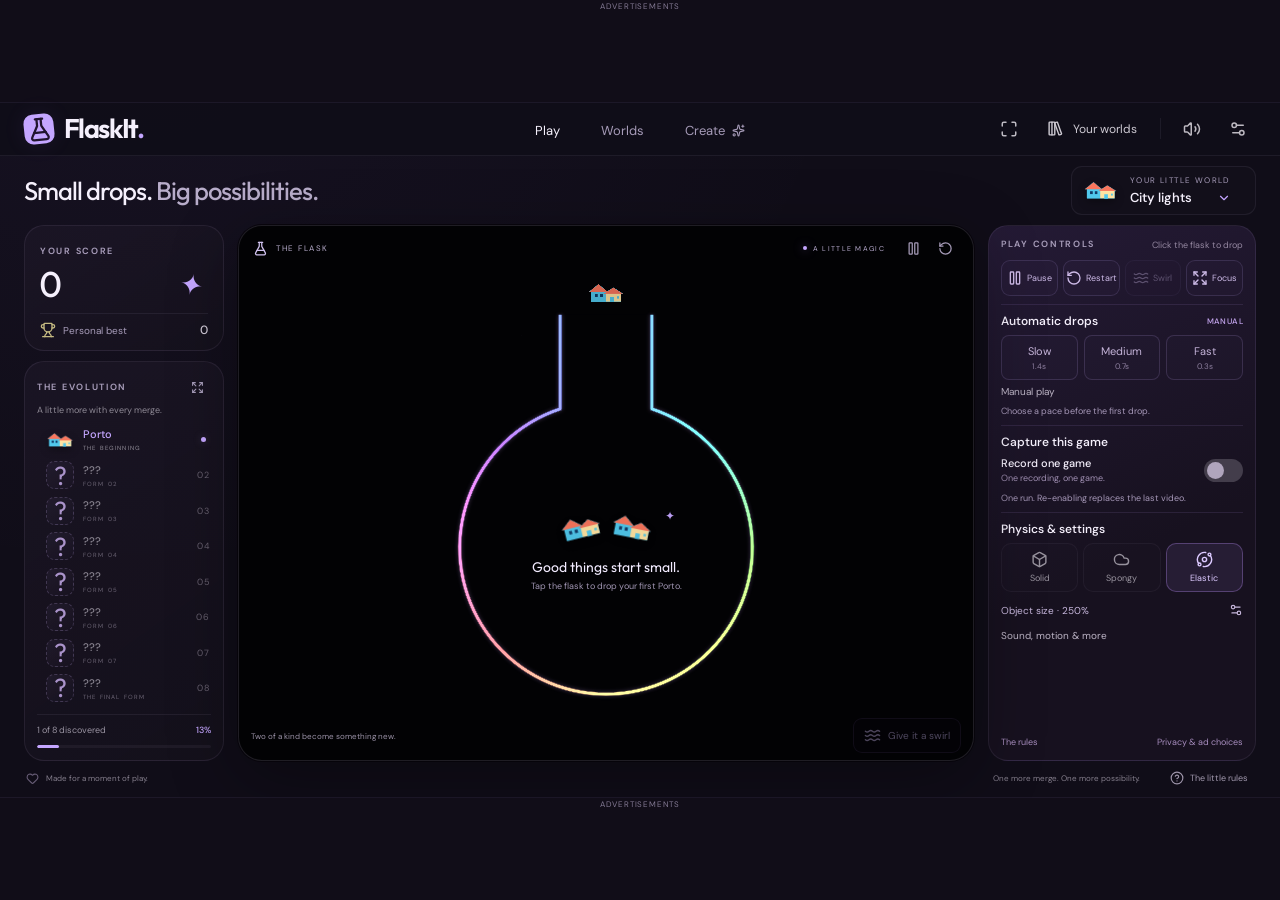
==== commit 91c46143: "Move desktop play controls into the main viewport" ====
--- a/index.html
+++ b/index.html
@@ -12,8 +12,8 @@
     <link rel="canonical" href="https://flaskit.elevatr.app/" />
     <link rel="icon" type="image/svg+xml" href="./favicon.svg" />
     <title>FlaskIt — Little drops. Big possibilities.</title>
-    <script type="module" crossorigin src="./assets/index-DBh8VS9X.js"></script>
-    <link rel="stylesheet" crossorigin href="./assets/index-C5CuWzNu.css">
+    <script type="module" crossorigin src="./assets/index-zWJ5vt4y.js"></script>
+    <link rel="stylesheet" crossorigin href="./assets/index-BxkfnjNl.css">
   </head>
   <body>
     <div id="root"></div>
--- a/assets/index-BxkfnjNl.css
+++ b/assets/index-BxkfnjNl.css
@@ -0,0 +1 @@
+@font-face{font-family:DM Sans Variable;font-style:normal;font-display:swap;font-weight:100 1000;src:url(./dm-sans-latin-ext-wght-normal-BOFOeGcA.woff2)format("woff2-variations");unicode-range:U+100-2BA,U+2BD-2C5,U+2C7-2CC,U+2CE-2D7,U+2DD-2FF,U+304,U+308,U+329,U+1D00-1DBF,U+1E00-1E9F,U+1EF2-1EFF,U+2020,U+20A0-20AB,U+20AD-20C0,U+2113,U+2C60-2C7F,U+A720-A7FF}@font-face{font-family:DM Sans Variable;font-style:normal;font-display:swap;font-weight:100 1000;src:url(./dm-sans-latin-wght-normal-Xz1IZZA0.woff2)format("woff2-variations");unicode-range:U+??,U+131,U+152-153,U+2BB-2BC,U+2C6,U+2DA,U+2DC,U+304,U+308,U+329,U+2000-206F,U+20AC,U+2122,U+2191,U+2193,U+2212,U+2215,U+FEFF,U+FFFD}@font-face{font-family:Outfit Variable;font-style:normal;font-display:swap;font-weight:100 900;src:url(./outfit-latin-ext-wght-normal-DdQaqQDo.woff2)format("woff2-variations");unicode-range:U+100-2BA,U+2BD-2C5,U+2C7-2CC,U+2CE-2D7,U+2DD-2FF,U+304,U+308,U+329,U+1D00-1DBF,U+1E00-1E9F,U+1EF2-1EFF,U+2020,U+20A0-20AB,U+20AD-20C0,U+2113,U+2C60-2C7F,U+A720-A7FF}@font-face{font-family:Outfit Variable;font-style:normal;font-display:swap;font-weight:100 900;src:url(./outfit-latin-wght-normal-Bc-8i84L.woff2)format("woff2-variations");unicode-range:U+??,U+131,U+152-153,U+2BB-2BC,U+2C6,U+2DA,U+2DC,U+304,U+308,U+329,U+2000-206F,U+20AC,U+2122,U+2191,U+2193,U+2212,U+2215,U+FEFF,U+FFFD}:root{color:#f5f0fc;font-synthesis:none;font-synthesis:none;--accent:#c4a6ff;--ink:#f5f0fc;--muted:#a69bb8;--line:#dfd2fa12;--surface:#1c1729;--bg:#100d18;--lightningcss-light: ;--lightningcss-dark:initial;color-scheme:dark;background:#100d18;font-family:DM Sans Variable,sans-serif;font-weight:400}*{box-sizing:border-box}body{min-width:320px;margin:0}button,input,a{-webkit-tap-highlight-color:transparent}button,a,input{font:inherit}button{cursor:pointer;color:inherit;background:0 0;border:0;transition:background .18s,transform .18s,border-color .18s,opacity .18s}button:hover{filter:brightness(1.08)}button:active{transform:scale(.975)}button:disabled{opacity:.35;cursor:default;filter:none;transform:none}a{color:inherit;text-decoration:none}button:focus-visible,a:focus-visible,input:focus-visible,[tabindex]:focus-visible{outline:2px solid var(--accent);outline-offset:4px}input{accent-color:var(--accent);min-width:0}input[type=range]{cursor:pointer;width:100%;height:4px;accent-color:var(--accent)}input[type=text],input:not([type]),input[type=search]{border:1px solid var(--line);color:var(--ink);background:#ffffff04;border-radius:11px;outline:none;width:100%;padding:13px 15px}input:focus{border-color:#c4a6ff66}input::placeholder{color:#827d89}h1,h2,h3,p{margin:0}h1,h2,h3{letter-spacing:-.025em;font-family:Outfit Variable,sans-serif;font-weight:500}svg{flex-shrink:0}button svg{vertical-align:middle}::selection{color:#faf4ff;background:#c4a6ff3d}.app{background:radial-gradient(#b29eca06,#0000 60%);min-height:100dvh}.app:before{content:"";pointer-events:none;opacity:.1;z-index:-1;background-image:url("data:image/svg+xml,%3Csvg viewBox='0 0 180 180' xmlns='http://www.w3.org/2000/svg'%3E%3Cfilter id='n'%3E%3CfeTurbulence type='fractalNoise' baseFrequency='.8' numOctaves='3' stitchTiles='stitch'/%3E%3C/filter%3E%3Crect width='100%25' height='100%25' opacity='.4' filter='url(%23n)'/%3E%3C/svg%3E");position:fixed;inset:0}.topbar{border-bottom:1px solid var(--line);background:#100d18d9;justify-content:space-between;align-items:center;gap:30px;height:82px;padding:0 max(34px,50vw - 700px);display:flex}.brand{letter-spacing:-1.6px;align-items:center;gap:10px;font-family:Outfit Variable,sans-serif;font-size:32px;font-weight:650;line-height:1;display:flex}.brand-mark{background:var(--accent);color:#21152f;border-radius:11px;place-items:center;width:36px;height:36px;display:grid;transform:rotate(-6deg)}.brand-period{color:var(--accent)}.main-nav{align-items:stretch;gap:35px;height:100%;display:flex;position:absolute;left:50%;transform:translate(-50%)}.main-nav>button{color:var(--muted);align-items:center;gap:7px;padding:3px 3px 0;font-size:13px;display:flex;position:relative}.main-nav>button.active{color:var(--ink)}.nav-dot{background:var(--accent);border-radius:50%;width:4px;height:4px;position:absolute;bottom:18px;left:calc(50% - 2px)}.topbar-actions{align-items:center;gap:10px;display:flex}.library-button{color:#cdc9d2;align-items:center;gap:9px;padding:10px;font-size:12px;display:flex}.library-button b{border:1px solid var(--line);color:var(--accent);background:#ffffff05;border-radius:5px;padding:2px 5px;font-size:10px}.topbar-divider{background:var(--line);width:1px;height:21px;margin:0 3px}.icon-button{color:#bdb9c1;border-radius:50%;place-items:center;width:36px;height:36px;display:grid}.icon-button:hover{background:#ffffff09}.page-main{max-width:1400px;margin:0 auto;padding:32px 34px 0}.play-heading{justify-content:space-between;align-items:center;margin:0 0 26px;display:flex}.eyebrow{letter-spacing:1.7px;color:var(--muted);align-items:center;gap:7px;font-size:9px;font-weight:650;line-height:1.5;display:inline-flex}.accent{color:var(--accent)}.tiny-star{color:var(--accent);font-size:13px}.play-heading h1{letter-spacing:-1px;margin-top:9px;font-size:32px;font-weight:450}.world-selector{border:1px solid var(--line);text-align:left;background:#ffffff03;border-radius:14px;align-items:center;gap:12px;min-width:185px;padding:10px 14px;display:flex}.world-selector>span:last-child{flex-direction:column;gap:4px;display:flex}.world-selector small{letter-spacing:1.4px;color:var(--muted);font-size:8px}.world-selector strong{justify-content:space-between;align-items:center;gap:25px;font-size:13px;font-weight:550;display:flex}.world-selector strong svg{color:var(--accent)}.play-layout{grid-template-columns:226px minmax(280px,1fr) 255px;align-items:stretch;gap:20px;display:grid}.left-column,.right-column{flex-direction:column;gap:18px;min-width:0;display:flex}.panel{border:1px solid var(--line);background:linear-gradient(150deg,#ffffff04,#ffffff01);border-radius:20px}.score-card{padding:21px 20px 16px}.score-value{letter-spacing:-2px;font-variant-numeric:tabular-nums;justify-content:space-between;align-items:center;margin-top:8px;font-family:Outfit Variable,sans-serif;font-size:51px;font-weight:450;line-height:1.2;display:flex}.score-value>span{color:var(--accent);margin:0 7px;font-size:28px;font-weight:200;transform:rotate(12deg)}.best-score{border-top:1px solid var(--line);color:var(--muted);align-items:center;gap:7px;margin-top:12px;padding-top:13px;font-size:10px;display:flex}.best-score>svg{color:#c4b981}.best-score>strong{color:#d1cbd8;margin-left:auto;font-size:12px;font-weight:500}.journey-card{flex-direction:column;flex:1;min-height:0;padding:16px 16px 18px;display:flex}.section-top{justify-content:space-between;align-items:center;gap:10px;display:flex}.small-icon{width:27px;height:27px;color:var(--muted);border-radius:7px;place-items:center;display:grid}.small-icon:hover{background:#ffffff0a}.journey-subtitle{color:#8c8793;margin-top:4px;margin-bottom:12px;font-size:10px}.journey-list{scrollbar-width:thin;scrollbar-color:#beb5c822 transparent;flex-direction:column;flex:1;max-height:415px;display:flex;overflow:auto}.journey-item{align-items:center;gap:10px;min-height:44px;display:flex;position:relative}.journey-item:before{content:"";background:#97909f22;width:1px;position:absolute;top:36px;bottom:-4px;left:16px}.journey-item:last-child:before{display:none}.journey-item .form-badge{z-index:1;position:relative}.journey-item>div{flex-direction:column;gap:3px;display:flex}.journey-item strong{font-size:12px;font-weight:500}.journey-item small{letter-spacing:1.15px;color:#908b97;font-size:7px}.journey-item.undiscovered strong{color:#898490}.journey-item.undiscovered small{color:#6b6474}.current-dot{background:var(--accent);border-radius:50%;width:5px;height:5px;margin-left:auto;margin-right:5px;box-shadow:0 0 9px #baa8d044}.journey-item.current strong{color:var(--accent)}.journey-check{color:var(--accent);margin-left:auto;margin-right:3px}.level-index{font-variant-numeric:tabular-nums;letter-spacing:1px;color:#67606f;margin-left:auto;margin-right:1px;font-size:9px}.journey-progress{border-top:1px solid var(--line);margin-top:15px;padding-top:15px}.journey-progress>div:first-child{color:#9892a0;justify-content:space-between;font-size:9px;display:flex}.journey-progress strong{color:var(--accent);font-size:9px;font-weight:500}.progress-track{background:#d0c4df0e;border-radius:3px;height:3px;margin-top:9px;overflow:hidden}.progress-track>span{background:var(--accent);border-radius:3px;height:100%;transition:width .4s;display:block}.flask-card{background:radial-gradient(at 50% 65%,#60556d19,#1e162808 70%),radial-gradient(circle,#c5b8d409 .7px,#0000 .8px) 0 0/18px 18px;border:1px solid #dfd2fa14;border-radius:24px;flex-direction:column;height:clamp(550px,67vh,710px);display:flex;position:relative;overflow:hidden;box-shadow:inset 0 0 100px #0b080f33}.flask-toolbar{z-index:2;justify-content:space-between;align-items:center;height:43px;padding:17px 20px 0;display:flex;position:relative}.flask-toolbar>span{letter-spacing:1.5px;color:#9b94a3;align-items:center;gap:8px;font-size:8px;display:flex}.flask-tools{align-items:center;gap:5px;display:flex}.live-label{letter-spacing:1.3px;color:#958d9f;align-items:center;gap:6px;margin-right:10px;font-size:7px;display:flex}.live-label i{background:#b4a2cb;border-radius:50%;width:4px;height:4px;box-shadow:0 0 8px #b4a1cc33}.flask-stage{cursor:pointer;touch-action:manipulation;flex:1;width:100%;min-height:0;position:relative;outline-offset:-5px!important}.flask-stage canvas{width:100%;height:100%;display:block;position:absolute;inset:0}.flask-bottom{z-index:1;justify-content:space-between;align-items:center;gap:8px;padding:0 20px 16px;font-size:10px;display:flex;position:relative}.flask-message{color:#97929e;font-size:9px}.swirl-button{color:#c8bbd7;background:#b9a9cc05;border:1px solid #beacd31c;border-radius:9px;align-items:center;gap:7px;padding:8px 10px;font-size:10px;display:flex}.flask-empty{pointer-events:none;color:#c0b7ca;z-index:1;flex-direction:column;align-items:center;gap:8px;display:flex;position:absolute;top:58%;left:0;right:0}.empty-pair{opacity:.86;align-items:center;gap:7px;height:58px;margin-bottom:8px;display:flex;position:relative}.empty-pair>span:first-child{animation:4s ease-in-out infinite bob;transform:rotate(-14deg)}.empty-pair>span:nth-child(2){animation:4s ease-in-out -2s infinite bob;transform:rotate(11deg)}.empty-pair>i{color:var(--accent);font-size:12px;font-style:normal;position:absolute;top:0;right:-22px}.flask-empty>strong{font-family:Outfit Variable,sans-serif;font-size:14px;font-weight:400}.flask-empty>p{color:#8c8496;font-size:9px}.flask-empty>svg{color:#91889d;margin-top:9px}.form-badge{background:linear-gradient(145deg, var(--form-color), color-mix(in srgb, var(--form-color), #241b30 14%));border:1px solid #ffffff24;border-radius:50%;flex-shrink:0;justify-content:center;align-items:center;line-height:1;display:inline-flex;position:relative;overflow:hidden;box-shadow:0 3px 8px #0e0a1220,inset 0 2px 3px #fff3}.form-badge img{object-fit:cover;width:100%;height:100%}.form-badge.dimmed{opacity:.3;filter:saturate(.7)}.next-card{flex-direction:column;align-items:stretch;padding:20px;display:flex}.next-pill{letter-spacing:1.1px;color:#9c94a5;background:#cdc0dc09;border:1px solid #d0c3df11;border-radius:4px;padding:4px 7px;font-size:7px}.next-piece{place-items:center;height:160px;display:grid;position:relative}.next-piece>.form-badge{z-index:1;animation:5s ease-in-out infinite float;transform:rotate(-8deg);box-shadow:0 10px 30px #0003}.piece-orbit{border:1px solid #b39fcb12;border-radius:50%;width:139px;height:139px;position:absolute}.piece-orbit:before{content:"";border:1px dashed #b39fcb0b;border-radius:50%;position:absolute;inset:-14px}.next-sparkle{color:var(--accent);font-size:21px;font-style:normal;position:absolute;top:31px;right:14px;transform:rotate(14deg)}.next-sparkle.small{opacity:.5;font-size:15px;top:109px;left:13px;right:auto}.next-description{text-align:center;margin:0 0 18px}.next-description h2{letter-spacing:-.5px;margin-bottom:4px;font-size:24px}.next-description p{color:var(--muted);font-size:10px}.primary-button{background:var(--accent);color:#21152f;border-radius:12px;justify-content:space-between;align-items:center;gap:20px;width:100%;min-height:47px;padding:15px 18px;font-size:13px;font-weight:650;display:flex;box-shadow:inset 0 1px #fff3}.primary-button:hover{background:color-mix(in srgb, var(--accent), white 8%)}.drop-button{margin-top:auto}.keyboard-hint{text-align:center;color:#7b7384;margin-top:12px;font-size:9px;display:block}.keyboard-hint kbd{color:#a29baa;border:1px solid #bbb0c819;border-bottom-width:2px;border-radius:4px;margin-left:3px;padding:0 5px 1px;font-family:inherit;font-size:8px}.physics-card{padding:17px 18px}.tiny-spark{color:var(--accent);font-size:19px}.feel-picker{align-items:stretch;gap:5px;margin:14px 0 10px;display:flex}.feel-picker>button{color:#97929d;background:#ffffff02;border:1px solid #dfd2fa0c;border-radius:10px;flex-direction:column;flex:1;align-items:center;gap:7px;min-width:0;padding:13px 4px 10px;font-size:9px;display:flex}.physics-description{color:#928c99;min-height:28px;font-size:9px;line-height:1.6}.bounce-meter{border-top:1px solid var(--line);align-items:center;gap:17px;margin-top:12px;padding-top:13px;display:flex}.bounce-meter>span{letter-spacing:1.3px;color:#857d8f;font-size:7px}.bounce-meter>div{flex:1;justify-content:flex-end;align-items:center;gap:3px;display:flex}.bounce-meter i{background:#c4a6ff0d;border-radius:1px;width:5px;height:9px}.bounce-meter i.lit{background:var(--accent);opacity:.65}.creator-mini{text-align:left;background:#a898bb03;border:1px dashed #b8a8cb27;border-radius:17px;flex:1;align-items:flex-start;gap:12px;padding:18px 14px;display:flex}.creator-mini-icon{width:33px;height:33px;color:var(--accent);background:#c4a6ff12;border-radius:11px;flex-shrink:0;place-items:center;display:grid}.creator-mini .eyebrow{letter-spacing:1px;margin-bottom:5px;font-size:6.5px;display:block}.creator-mini strong{white-space:nowrap;align-items:center;gap:17px;font-family:Outfit Variable,sans-serif;font-size:16px;font-weight:450;display:flex}.creator-mini p{color:#87808f;margin-top:7px;font-size:9px;line-height:1.7}.page-footer{color:#837d8b;justify-content:space-between;gap:20px;padding:24px 2px 25px;font-size:9px;display:flex}.page-footer>span{align-items:center;gap:7px;display:flex}.page-footer>span svg{color:#a090b3;opacity:.6}.page-footer>div{align-items:center;gap:24px;display:flex}.page-footer button{color:#9e95aa;align-items:center;gap:6px;font-size:9px;display:flex}.engine-loading,.engine-error{text-align:center;z-index:2;flex-direction:column;justify-content:center;align-items:center;gap:22px;padding:35px;display:flex;position:absolute;inset:0}.engine-error{color:#b7b1bf;background:#100d18f0;font-size:13px}.engine-error .secondary-button{width:auto}.pause-curtain{-webkit-backdrop-filter:blur(12px);backdrop-filter:blur(12px);z-index:5;background:#17111fdb;flex-direction:column;justify-content:center;align-items:center;gap:12px;display:flex;position:absolute;inset:0}.pause-symbol{color:var(--accent);border:1px solid #b8a7cc2a;border-radius:50%;place-items:center;width:70px;height:70px;margin-bottom:13px;display:grid}.pause-curtain h2{font-size:35px}.pause-curtain p{color:var(--muted);font-size:13px}.pause-curtain .primary-button{width:220px;margin-top:18px}.mobile-journey{display:none}.toast{-webkit-backdrop-filter:blur(12px);backdrop-filter:blur(12px);color:#e4dfeb;z-index:70;background:#30273aed;border:1px solid #c4a6ff22;border-radius:12px;align-items:center;gap:10px;max-width:calc(100vw - 30px);padding:13px 14px;font-size:12px;animation:.2s ease-out toast-in;display:flex;position:fixed;bottom:27px;left:50%;transform:translate(-50%);box-shadow:0 10px 40px #0004}.toast>svg{color:var(--accent)}.toast>button{color:#a8a0b2;place-items:center;margin-left:12px;padding:3px;display:grid}.modal-scrim{-webkit-backdrop-filter:blur(9px);backdrop-filter:blur(9px);z-index:50;background:#0a080dab;justify-content:center;align-items:center;padding:30px;animation:.16s ease-out scrim-in;display:flex;position:fixed;inset:0}.modal-scrim~.modal-scrim{z-index:60}.modal{--accent:#c4a6ff;background:#191321;border:1px solid #d2cbda27;border-radius:25px;flex-direction:column;width:530px;max-width:100%;max-height:calc(100dvh - 60px);animation:.22s cubic-bezier(.2,.75,.35,1) modal-in;display:flex;overflow:hidden;box-shadow:0 40px 140px #0008}.modal-wide{width:1000px}.modal-head{border-bottom:1px solid var(--line);flex-shrink:0;justify-content:space-between;align-items:center;gap:15px;padding:27px 30px 22px;display:flex}.modal-head .eyebrow{letter-spacing:1.6px;margin-bottom:9px;font-size:8px}.modal-head h2{font-size:31px;font-weight:450;line-height:1.15}.modal-head .icon-button{border:1px solid var(--line);background:#ffffff03;width:35px;height:35px}.modal-body{overscroll-behavior:contain;scrollbar-width:thin;scrollbar-color:#b8adc52b transparent;min-height:0;padding:25px 30px;overflow:auto}.modal-footer{border-top:1px solid var(--line);background:#191321;flex-shrink:0;padding:18px 30px 22px}.modal-footer .primary-button{min-height:47px}.subheading{color:#a29da9;margin-bottom:20px;font-size:13px;line-height:1.8}.center{text-align:center}.text-button{color:#bcb4c5;align-items:center;gap:7px;padding:6px 0;font-size:11px;display:flex}.text-button:hover{color:var(--accent)}.center-button{justify-content:center;margin:17px auto 0}.secondary-button{color:#d1cbd9;background:#d0c6dc04;border:1px solid #d0c6dc24;border-radius:11px;justify-content:center;align-items:center;gap:9px;min-height:43px;padding:12px 16px;font-size:11px;font-weight:550;display:flex}.secondary-button:hover{background:#d0c6dc0c}.fine-print{color:#8e8896;margin:12px 0;font-size:10px;line-height:1.8}.error-note{color:#f0bea8;background:#e5a2830b;border:1px solid #f2ad9344;border-radius:10px;margin:15px 0;padding:12px 14px;font-size:12px;line-height:1.6}.loading{color:#b5abc1;justify-content:center;align-items:center;gap:12px;padding:20px 0;font-size:12px;display:flex}.spin{animation:1s linear infinite spin}.segmented{background:#120d1844;border:1px solid #d2ccda16;border-radius:11px;flex-shrink:0;gap:4px;padding:4px;display:inline-flex}.segmented>button{color:#9892a0;border-radius:7px;align-items:center;gap:12px;padding:9px 17px;font-size:11px;display:flex}.segmented>button.active{color:#dcd3e7;background:#32293c;box-shadow:0 1px 5px #0002}.segmented>button>span{color:#998ea7;background:#d1c5e00d;border-radius:4px;padding:2px 5px;font-size:8px}.library-topline{justify-content:space-between;align-items:center;gap:20px;margin-bottom:22px;display:flex}.search-field{border:1px solid var(--line);color:#7c7486;background:#ffffff02;border-radius:10px;flex:1;align-items:center;gap:9px;max-width:300px;padding:0 12px;display:flex}.search-field input{background:0 0;border:0;outline:none;padding:11px 0;font-size:10px}.create-world-hero{text-align:left;background:linear-gradient(110deg,#32293e,#2e243a 50%,#2d223a);border:1px solid #bdafce33;border-radius:19px;justify-content:space-between;align-items:center;width:100%;min-height:184px;padding:30px 32px;display:flex;position:relative;overflow:hidden}.create-world-hero .eyebrow{letter-spacing:1.8px;color:#ad9fbd;font-size:7px}.create-world-hero h3{color:#e3dceb;max-width:360px;margin-top:9px;font-size:28px;line-height:1.25}.create-world-hero p{color:#a9a1b3;margin:9px 0 18px;font-size:11px}.hero-link{color:#c4a6ff;align-items:center;gap:13px;font-size:11px;font-weight:600;display:inline-flex}.create-art{flex-shrink:0;width:240px;height:140px;position:relative}.create-art>span{border:1px solid #ffffff2b;border-radius:50%;place-items:center;display:grid;position:absolute;box-shadow:0 10px 25px #0002}.create-art>span:first-child{background:#edbbce;width:85px;height:85px;font-size:42px;top:25px;left:10px;transform:rotate(-15deg)}.create-art>span:nth-child(2){background:#c1b5f1;width:105px;height:105px;font-size:52px;top:-2px;right:15px;transform:rotate(12deg)}.create-art>span:nth-child(3){color:#30273b;background:#c4a6ff;border:5px solid #332940;width:56px;height:56px;bottom:-8px;left:98px;transform:rotate(-9deg)}.create-art>i{color:#c4a6ff;font-size:26px;font-style:normal;position:absolute;top:-11px;left:72px}.category-tabs{scrollbar-width:none;align-items:center;gap:7px;margin:25px 0 20px;display:flex;overflow:auto}.category-tabs>button{border:1px solid var(--line);white-space:nowrap;color:#9992a1;border-radius:7px;align-items:center;gap:5px;padding:8px 13px;font-size:10px;display:flex}.category-tabs>button.active{color:#d4cbe0;background:#ae98c80d;border-color:#a999bc4a}.library-grid{grid-template-columns:repeat(3,minmax(0,1fr));gap:17px;display:grid}.world-card{background:#ffffff02;border:1px solid #dfd2fa13;border-radius:15px;transition:border-color .2s,transform .2s;overflow:hidden}.world-card:hover{border-color:color-mix(in srgb, var(--card-accent), transparent 65%);transform:translateY(-3px)}.world-card-main{text-align:left;width:100%;padding:0;display:block}.world-card-art{background:radial-gradient(ellipse at 55% 100%, color-mix(in srgb, var(--card-accent), transparent 87%), transparent 80%), #dbd4e402;isolation:isolate;height:143px;position:relative;overflow:hidden}.world-orbit{border:1px solid color-mix(in srgb, var(--card-accent), transparent 92%);border-radius:50%;width:155px;height:155px;position:absolute;top:10px;left:calc(50% - 77px)}.world-orbit:before{content:"";border:1px dashed color-mix(in srgb, var(--card-accent), transparent 95%);border-radius:50%;position:absolute;inset:-18px}.world-art-form{filter:drop-shadow(0 6px 6px #0002);position:absolute;top:50px;left:calc(50% - 102px);transform:rotate(-15deg)}.world-art-form.form-1{z-index:2;top:25px;left:calc(50% - 32px);transform:rotate(5deg)}.world-art-form.form-2{z-index:3;top:64px;left:calc(50% + 39px);transform:rotate(16deg)}.art-sparkle{color:var(--card-accent);opacity:.7;font-size:17px;position:absolute;top:20px;left:calc(50% + 70px)}.world-card-info{padding:17px 17px 18px}.world-category{letter-spacing:1.1px;text-transform:uppercase;color:#9d95a6;align-items:center;gap:6px;font-size:7px;display:flex}.world-category>i{background:#9d95a6;border-radius:50%;width:2px;height:2px}.world-card-info h3{justify-content:space-between;align-items:center;margin:8px 0 5px;font-size:19px;font-weight:450;display:flex}.world-card-info h3>svg{color:#948aa0;width:15px;height:15px}.world-card-info p{color:#8b8494;min-height:28px;font-size:9px;line-height:1.6}.world-route{color:var(--card-accent);opacity:.8;gap:11px;margin-top:13px;font-size:8px;display:flex}.world-route>span{opacity:.5}.trending-label{color:#f1bea5;letter-spacing:.6px;z-index:4;background:#463c31;border:1px solid #f8b69326;border-radius:5px;padding:4px 7px;font-size:6px;position:absolute;bottom:10px;right:10px}.saved-card-actions{border-top:1px solid var(--line);align-items:center;gap:4px;padding:9px 12px;display:flex}.saved-card-actions button{color:#928a9c;border-radius:6px;place-items:center;width:28px;height:28px;display:grid}.saved-card-actions button:hover{color:#d4c9e1;background:#c3b5d40b}.saved-card-actions .delete-world{margin-left:auto}.saved-card-actions .is-favorite{color:#e3b0b8}.library-footnote{color:#8a8392;justify-content:center;align-items:center;gap:6px;padding-top:25px;font-size:9px;display:flex}.empty-library{color:#a599b3;text-align:center;flex-direction:column;align-items:center;gap:15px;padding:45px 10px;display:flex}.empty-library h3{color:var(--ink);font-size:23px}.empty-library p{color:var(--muted);font-size:12px}.empty-library .secondary-button{margin-top:5px}.world-detail{grid-template-columns:1fr 1fr;gap:45px;margin-top:15px;display:grid}.detail-art{background:radial-gradient(ellipse, color-mix(in srgb, var(--card-accent), transparent 90%), transparent 70%);border-radius:17px;justify-content:center;align-items:center;height:210px;display:flex;position:relative}.detail-art>.form-badge{z-index:2;position:relative;transform:rotate(8deg)}.detail-small-form{z-index:3;position:absolute;top:122px;left:32px;transform:rotate(-13deg)}.detail-orbit{border:1px solid #c1b3d316;border-radius:50%;width:198px;height:198px;position:absolute}.detail-spark{color:var(--card-accent);font-size:24px;position:absolute;top:24px;right:40px}.detail-overview>h3{margin-top:15px;font-size:23px;font-weight:400;line-height:1.35}.detail-bits{gap:8px;margin-top:14px;display:flex}.detail-bits>span{border:1px solid var(--line);color:#aaa1b6;border-radius:5px;padding:6px 10px;font-size:9px}.detail-feel{border-top:1px solid var(--line);margin-top:25px;padding-top:22px}.detail-feel .feel-picker{margin-top:12px}.detail-feel .feel-picker>button{padding:13px 5px;font-size:10px}.minimum-drops{color:var(--card-accent);opacity:.75;margin-top:15px;font-size:9px}.detail-journey{padding:5px 0}.detail-journey>.eyebrow{margin-bottom:17px}.detail-form{border-bottom:1px solid #dfd2fa08;align-items:center;gap:12px;padding:10px 0;display:flex}.detail-index{color:#6e6677;letter-spacing:1px;flex-shrink:0;font-size:10px}.detail-form>div{flex-direction:column;gap:4px;display:flex}.detail-form strong{font-size:12px;font-weight:500}.detail-form small{color:#90889a;font-size:9px}.detail-stage{letter-spacing:1px;color:#71687d;margin-left:auto;font-size:7px}.final-tag{letter-spacing:1px;color:var(--accent);white-space:nowrap;background:#c4a6ff0d;border-radius:4px;margin-left:auto;padding:4px 6px;font-size:6px}.detail-footer{justify-content:space-between;gap:15px;display:flex}.detail-footer .primary-button{max-width:300px}.detail-footer .secondary-button{min-width:170px}.field-label{letter-spacing:1.4px;color:#ada5b7;flex-direction:column;gap:9px;font-size:8px;font-weight:600;display:flex}.field-label input{letter-spacing:0;margin-top:3px;font-size:14px;font-weight:400}.studio-intro{align-items:center;gap:14px;margin:0 0 28px;display:flex}.studio-intro-icon{width:49px;height:49px;color:var(--accent);background:#c4a6ff08;border:1px solid #c4a6ff27;border-radius:16px;flex-shrink:0;place-items:center;display:grid}.studio-intro h3{font-size:21px;font-weight:450}.studio-intro p{color:#928b9b;margin-top:6px;font-size:11px}.pill{color:#aea3bc;white-space:nowrap;background:#b8a9cb06;border:1px solid #c3b6d429;border-radius:6px;align-items:center;padding:7px 10px;font-size:8px;display:inline-flex}.studio-intro>.pill{margin-left:auto}.editor-settings{grid-template-columns:1fr 180px;gap:30px;display:grid}.level-number{flex-direction:column;gap:12px;display:flex}.stepper{border:1px solid var(--line);background:#ffffff03;border-radius:10px;justify-content:space-between;align-items:center;height:47px;padding:0 6px;display:flex}.stepper button{color:#b9b0c5;place-items:center;width:33px;height:33px;display:grid}.stepper output{color:#d0c5de;font-family:Outfit Variable,sans-serif;font-size:24px;font-weight:450}.level-range{margin:25px 0 9px}.difficulty-note{color:#7e7687;justify-content:space-between;gap:10px;font-size:8px;display:flex}.difficulty-note>span:nth-child(2){color:#b2a8be}.editor-section-title{border-top:1px solid var(--line);justify-content:space-between;align-items:center;margin-top:32px;margin-bottom:19px;padding-top:28px;display:flex}.editor-section-title h3{margin-top:7px;font-size:24px}.editor-section-title .eyebrow{font-size:8px}.form-editor-list{flex-direction:column;gap:9px;display:flex}.form-editor-row{border:1px solid var(--line);background:#ffffff02;border-radius:12px;grid-template-columns:47px 66px minmax(100px,1fr) minmax(160px,210px) 26px;align-items:center;gap:15px;padding:15px;display:grid}.form-editor-row.base-form{background:#c4a6ff03;border-color:#c4a6ff23}.form-number{color:#aca3b7;flex-direction:column;gap:6px;font-family:Outfit Variable,sans-serif;font-size:22px;display:flex}.form-number>span{letter-spacing:1px;color:#746a80;font-family:DM Sans Variable,sans-serif;font-size:6px}.photo-slot{color:#90859e;background:#b2a6c005;border:1px dashed #b2a6c03d;border-radius:50%;flex-direction:column;justify-content:center;align-items:center;gap:5px;width:62px;height:62px;display:flex;position:relative;overflow:hidden}.photo-slot>span:not(.form-badge):not(.photo-edit-overlay){font-size:7px}.photo-slot.filled{border:0}.photo-edit-overlay{color:#fff;opacity:0;background:#0005;place-items:center;transition:opacity .2s;display:grid;position:absolute;inset:0}.photo-slot:hover .photo-edit-overlay{opacity:1}.form-fields>input{letter-spacing:.1px;font-family:Outfit Variable,sans-serif;font-size:14px;color:#d1cada!important;background:0 0!important;border:0!important;border-radius:0!important;padding:0 0 6px!important}.replace-photo{color:#8d839a;align-items:center;gap:10px;margin-top:6px;padding:0;font-size:8px;display:flex}.replace-photo span{opacity:.7}.sound-choice{color:#bdb4c9;background:#a396b404;border:1px solid #ac9fbb22;border-radius:8px;align-items:center;gap:8px;width:100%;min-width:0;padding:9px 11px;font-size:10px;display:flex}.sound-choice>span{white-space:nowrap;text-overflow:ellipsis;text-align:left;flex:1;overflow:hidden}.sound-choice>svg:first-child{color:#8d809c}.sound-choice>svg:last-child{color:#716382}.merge-hint{color:#766d80;align-items:center;min-height:12px;margin-top:8px;font-size:7px;display:flex}.merge-hint>button{color:#857b92;align-items:center;gap:5px;padding:0;font-size:8px;display:flex}.base-sound>span{letter-spacing:1.1px;color:#a094ae;font-size:7px}.base-sound p{color:#786f84;margin-top:8px;font-size:8px;line-height:1.6}.reorder-buttons{flex-direction:column;gap:5px;display:flex}.reorder-buttons>button{color:#91869e;border-radius:5px;place-items:center;width:24px;height:23px;display:grid}.reorder-buttons>button:hover{background:#b2a6c00d}.sound-all-banner{background:#b2a2c504;border:1px solid #b2a6c01c;border-radius:12px;align-items:center;gap:14px;margin-top:18px;padding:18px;display:flex}.sound-all-icon{color:#b5a8c4;background:#c4a6ff09;border-radius:11px;flex-shrink:0;place-items:center;width:37px;height:37px;display:grid}.sound-all-banner strong{font-size:12px;font-weight:550}.sound-all-banner p{color:#847b90;margin-top:5px;font-size:9px}.sound-all-banner>.secondary-button{min-width:132px;margin-left:auto;padding:9px 13px;font-size:9px}.editor-bottom-grid{border-top:1px solid var(--line);grid-template-columns:1fr 1fr;gap:45px;margin-top:30px;padding-top:29px;display:grid}.editor-bottom-grid h3{margin-top:6px;margin-bottom:16px;font-size:21px}.editor-bottom-grid .eyebrow{font-size:8px}.color-picker{flex-wrap:wrap;align-items:center;gap:9px;margin-top:22px;display:flex}.color-picker>button{color:#2d2339;border-radius:50%;place-items:center;width:29px;height:29px;display:grid}.color-picker>button[aria-pressed=true]{outline-offset:4px;outline:1px solid #d6cfde}.color-note{color:#847b90;align-items:center;gap:7px;margin-top:24px;font-size:9px;display:flex}.save-status{color:#a59ab3;align-items:center;gap:7px;margin-bottom:12px;font-size:9px;display:flex}.status-dot{background:#c9ae7b;border-radius:50%;width:4px;height:4px}.status-dot.ready{background:var(--accent)}.local-note{color:#776e83;margin-left:auto;font-size:8px}.editor-save-actions{justify-content:flex-end;gap:12px;display:flex}.editor-save-actions .secondary-button{min-width:150px}.editor-save-actions .primary-button{max-width:250px}.confirm-actions{justify-content:flex-end;align-items:center;gap:12px;margin-top:25px;display:flex}.confirm-actions>.primary-button{width:auto;min-width:160px}.danger{color:#efb3a2!important}.primary-button.danger{background:#49352f;border:1px solid #d9967d3b}.crop-frame{touch-action:none;cursor:grab;background:#110c16;border-radius:15px;width:320px;max-width:100%;height:320px;margin:24px auto;position:relative;overflow:hidden}.crop-frame:active{cursor:grabbing}.crop-frame>img{-webkit-user-select:none;user-select:none;pointer-events:none;max-width:none;position:absolute;top:50%;left:50%}.crop-mask{pointer-events:none;border:1.5px solid #f1edf6de;border-radius:50%;position:absolute;inset:1px;box-shadow:0 0 0 100px #0c090fa8}.crop-guides{pointer-events:none;border:1px dashed #ffffff21;border-radius:50%;position:absolute;inset:16.6667%}.crop-move{-webkit-backdrop-filter:blur(4px);backdrop-filter:blur(4px);color:#ebe7f0;pointer-events:none;background:#120d1880;border-radius:7px;place-items:center;width:36px;height:26px;display:grid;position:absolute;bottom:21px;left:calc(50% - 18px)}.crop-controls{color:#9d93a9;align-items:center;gap:18px;max-width:330px;margin:26px auto;display:flex}.crop-actions{justify-content:center;align-items:center;gap:36px;margin:16px;display:flex}.sound-tabs{margin-bottom:20px;display:flex}.sound-tabs>button{flex:1;justify-content:center;padding:9px 5px;font-size:10px}.sound-list{flex-direction:column;gap:7px;display:flex}.sound-row{border:1px solid var(--line);background:#ffffff02;border-radius:11px;align-items:center;margin-bottom:7px;padding-right:10px;display:flex}.sound-row.selected{background:#b5a1cd07;border-color:#b5a1cd46}.sound-select{text-align:left;flex:1;align-items:center;gap:13px;min-width:0;padding:12px;display:flex}.sound-icon{background:#ffffff05;border-radius:10px;flex-shrink:0;place-items:center;width:38px;height:38px;font-size:20px;display:grid}.sound-select>span:nth-child(2){flex-direction:column;flex:1;gap:5px;min-width:0;display:flex}.sound-select strong{text-overflow:ellipsis;white-space:nowrap;font-size:12px;font-weight:500;overflow:hidden}.sound-select small{color:#8d839a;font-size:9px}.check-dot{border:1px solid #a496b62b;border-radius:50%;flex-shrink:0;place-items:center;width:18px;height:18px;display:grid}.check-dot.selected{background:var(--accent);color:#2c2337;border-color:var(--accent)}.preview-button{color:#b3a5c4;border:1px solid #ae9fc130;border-radius:50%;flex-shrink:0;place-items:center;width:31px;height:31px;margin-left:6px;display:grid}.preview-button.playing{background:#ae9fc11c}.upload-audio{color:#b7a7ca;background:#ad9bc306;border:1px dashed #cdc0dd40;border-radius:14px;flex-direction:column;align-items:center;gap:10px;width:100%;margin-bottom:18px;padding:25px 15px;display:flex}.upload-audio strong{margin-top:4px;font-size:13px;font-weight:500}.upload-audio span{color:#8d829a;font-size:10px}.trim-window{border:1px solid var(--line);background:#140f1b;border-radius:13px;height:155px;margin-top:26px;position:relative;overflow:hidden}.waveform{align-items:center;gap:2px;display:flex;position:absolute;inset:26px 14px}.waveform>i{background:#a696ba2a;border-radius:2px;flex:1;min-width:0}.waveform>i.in-window{background:#c0b0d4}.wave-selection{pointer-events:none;background:#c4a6ff08;border:1px solid #c4a6ffa6;border-radius:8px;position:absolute;top:0;bottom:0}.wave-selection>span{color:#c4a6ff;background:#251c30;border-radius:3px;padding:2px 5px;font-size:8px;position:absolute;top:8px;left:calc(50% - 15px)}.time-labels{color:#90849e;font-variant-numeric:tabular-nums;justify-content:space-between;align-items:center;gap:8px;margin-top:11px;font-size:9px;display:flex}.time-labels strong{color:#beb0cf;font-weight:500}.trim-slider-label{color:#9e93ab;flex-direction:column;gap:16px;margin:27px 0;font-size:10px;display:flex}.preview-clip{width:100%;margin-top:25px}.settings-row{justify-content:space-between;align-items:center;gap:20px;padding:7px 0 20px;display:flex}.settings-row>span{align-items:center;gap:12px;display:flex}.settings-row>span>svg{color:#a99eb7}.settings-row strong{font-size:13px;font-weight:500;display:block}.settings-row small{color:#83798f;margin-top:6px;font-size:9px;display:block}.toggle{background:#433d4b;border-radius:20px;flex-shrink:0;align-items:center;width:39px;height:23px;padding:3px;display:flex}.toggle>i{background:#b0a5bd;border-radius:50%;width:17px;height:17px;transition:transform .2s}.toggle.on{background:#af9ac9}.toggle.on>i{background:#2a2036;transform:translate(16px)}.volume-slider{flex-direction:column;gap:17px;margin:0 0 29px;padding-left:32px;display:flex}.volume-slider>span{color:#8e859a;justify-content:space-between;font-size:10px;display:flex}.settings-feel{border-top:1px solid var(--line);padding-top:24px}.settings-note{color:#847a90;border:1px solid var(--line);background:#b1a1c405;border-radius:11px;align-items:flex-start;gap:12px;margin:22px 0 18px;padding:17px;font-size:10px;line-height:1.8;display:flex}.settings-note svg{color:#9b8dac;margin-top:2px}.rules-art{border:1px solid var(--line);color:#9286a1;background:#c4a6ff04;border-radius:15px;justify-content:center;align-items:center;gap:15px;margin-bottom:26px;padding:30px 10px;display:flex}.rules-list>div{gap:20px;margin:20px 0 26px;display:flex}.rules-list>div>span{color:#746981;padding-top:3px;font-size:12px}.rules-list h3{margin-bottom:7px;font-size:19px;font-weight:450}.rules-list p{color:#8e859a;font-size:11px;line-height:1.8}.full-journey>div{border-bottom:1px solid var(--line);align-items:center;gap:15px;padding:13px 0;display:flex}.full-journey h3{font-size:18px;font-weight:450}.full-journey p{color:#887d95;margin-top:5px;font-size:10px}.full-journey svg,.unfound-dot{color:var(--accent);margin-left:auto}.unfound-dot{border:1px solid #897b9955;border-radius:50%;width:6px;height:6px}.victory-art{justify-content:center;align-items:center;height:225px;display:flex;position:relative}.victory-art>.form-badge{z-index:1;transform:rotate(-7deg)}.victory-orbit{border:1px dashed #c4a6ff21;border-radius:50%;position:absolute;inset:10px calc(50% - 100px)}.victory-art>svg{color:var(--accent);position:absolute;top:15px;right:60px}.victory-art>span:last-child{color:var(--accent);font-size:20px;position:absolute;bottom:30px;left:56px}.victory-line{text-align:center;color:#c5bbd1;font-family:Outfit Variable,sans-serif;font-size:21px}.victory-stats{border:1px solid var(--line);background:#afa1c004;border-radius:13px;align-items:center;margin:25px 0;padding:22px 10px;display:flex}.victory-stats>div{text-align:center;border-right:1px solid var(--line);flex:1}.victory-stats>div:last-child{border:0}.victory-stats strong{font-family:Outfit Variable,sans-serif;font-size:29px;font-weight:450;display:block}.victory-stats span{letter-spacing:1.5px;color:#8d819b;margin-top:6px;font-size:8px;display:block}.sr-only{clip:rect(0, 0, 0, 0);white-space:nowrap;width:1px;height:1px;position:absolute;overflow:hidden}.reduced-motion *{transition:none!important;animation:none!important}::-webkit-scrollbar{width:5px;height:4px}::-webkit-scrollbar-thumb{background:#a798ba2c;border-radius:5px}::-webkit-scrollbar-track{background:0 0}@keyframes spin{to{transform:rotate(360deg)}}@keyframes float{50%{transform:translateY(-7px)rotate(-4deg)}}@keyframes bob{50%{translate:0 -4px}}@keyframes scrim-in{0%{opacity:0}}@keyframes modal-in{0%{opacity:0;transform:translateY(15px)scale(.985)}}@keyframes toast-in{0%{opacity:0;translate:0 7px}}@media (min-width:1500px){.page-main{padding-top:40px}.play-heading{margin-bottom:30px}.play-heading h1{font-size:35px}.play-layout{grid-template-columns:244px minmax(360px,1fr) 270px;gap:25px}.journey-item{min-height:49px}.next-piece{height:183px}.next-card{padding:23px}.physics-card{padding:21px}.creator-mini{padding:21px 18px}.flask-card{height:clamp(610px,68vh,760px)}}@media (max-width:1100px){.topbar{padding:0 24px}.page-main{padding-left:24px;padding-right:24px}.play-layout{grid-template-columns:194px minmax(270px,1fr) 220px;gap:14px}.main-nav{gap:24px}.next-card{padding:16px}.next-piece{height:150px}.next-piece>.form-badge{width:98px!important;height:98px!important;font-size:50px!important}.piece-orbit{width:124px;height:124px}.score-card{padding:20px 16px 16px}.journey-card{padding:14px 13px}.creator-mini{gap:10px;padding:16px 10px}.creator-mini strong{gap:6px;font-size:15px}.creator-mini .eyebrow{font-size:6px}.physics-card{padding:16px 13px}.flask-toolbar{padding-left:15px;padding-right:13px}.flask-bottom{padding-left:15px;padding-right:12px}.flask-message{font-size:8px}.swirl-button{gap:5px;padding:7px;font-size:9px}.live-label{letter-spacing:1px;margin-right:5px;font-size:6px}.play-heading h1{font-size:28px}.topbar-actions{gap:5px}.library-button{padding:8px;font-size:10px}.library-button svg{width:16px}.topbar .icon-button{width:30px}}@media (max-width:900px){.play-layout{grid-template-columns:minmax(270px,1fr) 225px}.left-column{flex-direction:row;grid-column:1/-1;gap:14px}.score-card{justify-content:space-between;align-items:center;width:100%;padding:14px 19px;display:flex}.score-primary{align-items:center;gap:21px;display:flex}.score-value{letter-spacing:-1px;gap:19px;margin:0;font-size:33px}.score-value>span{margin:0;font-size:20px}.best-score{border:0;gap:9px;margin:0;padding:0}.best-score strong{margin-left:10px}.desktop-journey{display:none}.flask-card{height:610px}.mobile-journey{border:1px solid var(--line);background:#d7cee303;border-radius:13px;justify-content:space-between;align-items:center;gap:15px;width:100%;margin-top:18px;padding:14px 17px;display:flex}.mobile-journey>span{letter-spacing:1.4px;color:#837891;font-size:8px}.mobile-journey>div{flex:1;justify-content:center;gap:13px;display:flex;overflow:hidden}.mobile-journey>svg{color:#9689a5}.topbar{height:72px}.brand{font-size:29px}.brand-mark{width:32px;height:32px}.brand-mark svg{width:23px}.main-nav{gap:23px;left:46%}.main-nav>button{font-size:11px}.library-button>span{display:none}.topbar-actions{gap:8px}.library-button{padding:7px}.page-main{padding-top:25px}.world-selector{min-width:170px}.play-heading h1{font-size:28px}.play-heading .eyebrow{font-size:8px}.modal-scrim{padding:20px}.modal{max-height:calc(100dvh - 40px)}.library-grid{gap:12px}.world-card-info{padding:14px}.world-card-info h3{font-size:18px}.create-world-hero h3{font-size:26px}.form-editor-row{grid-template-columns:36px 58px minmax(80px,1fr) 160px 24px;gap:10px;padding:12px}.photo-slot,.photo-slot>.form-badge{width:54px!important;height:54px!important}.sound-choice{padding:8px;font-size:9px}.editor-bottom-grid{gap:30px}.world-detail{gap:28px}}@media (max-width:650px){.topbar{gap:10px;height:66px;padding:0 16px}.brand{gap:8px;font-size:27px}.brand-mark{border-radius:9px;width:30px;height:30px}.brand-mark svg{width:21px}.main-nav{gap:16px;height:100%;margin-left:10px;position:static;transform:none}.main-nav>button{padding:0;font-size:10px}.main-nav>button>svg{display:none}.nav-dot{bottom:13px}.topbar-actions{gap:3px;margin-left:auto}.topbar-divider,.topbar-actions>.icon-button:first-of-type{display:none}.library-button{padding:5px}.library-button>b{display:none}.topbar .icon-button{width:29px}.topbar-actions svg{width:17px}.page-main{padding:23px 15px 0}.play-heading{align-items:flex-start;gap:13px;margin-bottom:20px}.play-heading h1{letter-spacing:-.8px;max-width:260px;margin-top:8px;font-size:28px;line-height:1.08}.play-heading h1>span{display:block}.play-heading .eyebrow{letter-spacing:1.3px;gap:5px;font-size:6px}.tiny-star{font-size:10px}.world-selector{background:0 0;border:0;flex-shrink:0;gap:7px;min-width:0;max-width:130px;margin-top:17px;padding:5px 0 0}.world-selector>.form-badge{width:27px!important;height:27px!important;font-size:14px!important}.world-selector small{letter-spacing:.7px;font-size:5px}.world-selector strong{gap:7px;font-size:10px}.world-selector strong svg{width:10px;height:10px}.play-layout{flex-direction:column;gap:14px;display:flex}.left-column{display:block}.score-card{background:#ffffff01;border-radius:12px;padding:12px 16px}.score-primary{gap:14px}.score-primary .eyebrow{letter-spacing:1.2px;font-size:7px}.score-value{gap:14px;font-size:29px}.score-value>span{font-size:16px}.best-score{gap:6px;font-size:8px}.best-score svg{width:13px;height:13px}.best-score strong{margin-left:3px;font-size:11px}.flask-card{border-radius:19px;height:530px}.flask-toolbar{height:35px;padding:11px 12px 0}.flask-toolbar>span{letter-spacing:1.2px;gap:6px;font-size:7px}.flask-toolbar>span svg{width:12px;height:12px}.live-label{letter-spacing:.9px;gap:4px;margin-right:4px;font-size:5px}.flask-tools{gap:3px}.small-icon{width:24px;height:24px}.small-icon svg{width:13px}.flask-bottom{gap:5px;padding:0 13px 12px}.flask-message{font-size:8px}.swirl-button{gap:4px;padding:7px;font-size:8px}.swirl-button svg{width:13px}.flask-empty{gap:7px;top:58%}.empty-pair{height:48px;margin-bottom:6px}.empty-pair .form-badge{width:37px!important;height:37px!important;font-size:19px!important}.flask-empty>strong{font-size:13px}.flask-empty>p{font-size:8px}.flask-empty>svg{width:14px;margin-top:5px}.right-column{grid-template-columns:1fr;gap:14px;display:grid}.next-card{border-radius:14px;grid-template-columns:51px 1fr minmax(130px,1fr);align-items:center;gap:10px;padding:13px;display:grid}.next-card>.section-top{display:none}.next-piece{height:48px}.next-piece>.form-badge{box-shadow:none;animation:none;transform:rotate(-8deg);width:44px!important;height:44px!important;font-size:21px!important}.piece-orbit,.next-sparkle{display:none}.next-description{text-align:left;margin:0}.next-description h2{margin-bottom:4px;font-size:19px}.next-description p{max-width:110px;font-size:7px;line-height:1.6}.next-card .primary-button{gap:9px;min-height:43px;padding:12px;font-size:11px}.next-card .primary-button svg{width:16px}.keyboard-hint{display:none}.physics-card{border-radius:15px;padding:17px}.physics-card>.section-top{height:15px}.physics-card .eyebrow{letter-spacing:1.3px;font-size:8px}.physics-card .feel-picker{gap:8px;margin-top:13px;margin-bottom:13px}.physics-card .feel-picker>button{flex-direction:row;justify-content:center;gap:8px;padding:12px 5px;font-size:10px}.physics-card .feel-picker svg{width:17px;height:17px}.physics-description{min-height:0;font-size:10px}.bounce-meter{float:right;border:0;gap:9px;margin-top:-16px;padding:0}.bounce-meter>span{font-size:6px}.bounce-meter i{width:4px;height:7px}.creator-mini{display:none}.mobile-journey{gap:12px;margin-top:14px;padding:13px 15px}.mobile-journey>span{letter-spacing:1px;max-width:46px;font-size:6px;line-height:1.6}.mobile-journey>div{justify-content:flex-start;gap:7px}.mobile-journey .form-badge{width:24px!important;height:24px!important;font-size:12px!important}.mobile-journey>svg{width:12px}.page-footer{gap:10px;padding:22px 1px;font-size:8px}.page-footer>div{gap:0}.page-footer .desktop-footer{display:none}.page-footer button{font-size:8px}.page-footer svg{width:11px}.modal-scrim{align-items:center;padding:10px}.modal{border-radius:20px;max-height:calc(100dvh - 20px)}.modal-head{padding:22px 19px 19px}.modal-head h2{font-size:26px}.modal-head .eyebrow{letter-spacing:1.4px;margin-bottom:8px;font-size:6px}.modal-head .icon-button{width:30px;height:30px}.modal-head .icon-button svg{width:17px}.modal-body{padding:21px 19px}.modal-footer{padding:15px 19px 18px}.library-topline{flex-direction:column;align-items:stretch;gap:15px;margin-bottom:19px}.library-topline>.segmented{align-self:flex-start}.segmented>button{padding:8px 14px;font-size:10px}.search-field{max-width:none;min-height:39px}.search-field input{font-size:10px}.create-world-hero{align-items:flex-start;min-height:186px;padding:22px 20px}.create-world-hero h3{z-index:1;max-width:200px;font-size:24px;line-height:1.15;position:relative}.create-world-hero .eyebrow{letter-spacing:1px;z-index:1;font-size:5px;position:relative}.create-world-hero p{z-index:1;max-width:180px;margin:10px 0 14px;font-size:9px;line-height:1.6;position:relative}.hero-link{gap:9px;font-size:10px}.create-art{opacity:.9;width:120px;position:absolute;bottom:-17px;right:-12px;transform:rotate(3deg)}.create-art>span:first-child{width:53px;height:53px;font-size:27px;top:53px;left:2px}.create-art>span:nth-child(2){width:65px;height:65px;font-size:33px;top:10px;right:2px}.create-art>span:nth-child(3){border-width:4px;width:43px;height:43px;bottom:13px;left:53px}.create-art>i{font-size:20px;top:20px;left:14px}.category-tabs{gap:6px;margin:20px 0 16px}.category-tabs>button{padding:7px 10px;font-size:9px}.library-grid{grid-template-columns:repeat(2,minmax(0,1fr));gap:11px}.world-card{border-radius:12px}.world-card-art{height:118px}.world-art-form{top:44px;left:calc(50% - 63px)}.world-art-form .form-badge{width:41px!important;height:41px!important;font-size:22px!important}.world-art-form.form-1{top:23px;left:calc(50% - 17px)}.world-art-form.form-1 .form-badge{width:56px!important;height:56px!important;font-size:28px!important}.world-art-form.form-2{top:69px;left:calc(50% + 16px)}.art-sparkle{font-size:12px;top:14px;left:calc(50% + 36px)}.world-orbit{width:110px;height:110px;top:9px;left:calc(50% - 55px)}.world-card-info{padding:13px 12px}.world-category{letter-spacing:.8px;gap:4px;font-size:5px}.world-card-info h3{margin-top:8px;font-size:17px}.world-card-info h3 svg{width:12px;height:12px}.world-card-info p{min-height:29px;font-size:8px;line-height:1.6}.world-route{gap:7px;margin-top:10px;font-size:6px}.trending-label{padding:3px 5px;font-size:5px;bottom:7px;right:6px}.world-detail{grid-template-columns:1fr;gap:25px;margin-top:2px}.detail-art{height:195px}.detail-art>.form-badge{width:145px!important;height:145px!important;font-size:70px!important}.detail-small-form{top:112px;left:45px}.detail-small-form>.form-badge{width:63px!important;height:63px!important;font-size:30px!important}.detail-overview>h3{text-align:center;font-size:23px}.detail-bits{justify-content:center}.detail-spark{top:18px;right:42px}.detail-feel{margin-top:23px;padding-top:20px}.detail-overview>.fine-print{font-size:10px}.detail-footer{gap:9px}.detail-footer .primary-button{flex:1;gap:9px;min-width:0;padding:13px 12px;font-size:10px}.detail-footer .secondary-button{min-width:114px;padding:11px;font-size:9px}.detail-footer svg{width:14px}.detail-form{gap:13px;padding:11px 0}.detail-form strong{font-size:13px}.detail-form small{font-size:9px}.studio-intro{align-items:flex-start;gap:12px;margin-bottom:25px}.studio-intro h3{font-size:19px}.studio-intro p{margin-top:5px;font-size:9px;line-height:1.7}.studio-intro>.pill{display:none}.studio-intro-icon{border-radius:13px;width:42px;height:42px}.studio-intro-icon>svg{width:24px}.editor-settings{grid-template-columns:1fr 102px;gap:15px}.field-label{letter-spacing:1.1px;gap:7px;font-size:7px}.field-label input{padding:12px;font-size:12px}.stepper{height:43px;padding:0 2px}.stepper button{width:27px;height:29px}.stepper output{font-size:22px}.stepper button>svg{width:14px}.difficulty-note{gap:10px;font-size:6px;line-height:1.6}.difficulty-note>span:nth-child(2){text-align:center;max-width:108px}.difficulty-note>span:first-child,.difficulty-note>span:last-child{max-width:80px}.editor-section-title{gap:10px;margin-top:25px;padding-top:23px}.editor-section-title h3{font-size:22px}.editor-section-title .eyebrow{font-size:6px}.editor-section-title>.pill{padding:6px 8px;font-size:6px}.form-editor-row{grid-template-columns:26px 51px minmax(90px,1fr) 21px;grid-template-areas:"number photo name reorder""number photo sound reorder";gap:10px;padding:12px 10px}.form-number{grid-area:number;gap:7px;font-size:20px}.form-number>span{letter-spacing:.4px;white-space:nowrap;font-size:5px}.photo-slot{grid-area:photo}.form-fields{grid-area:name}.form-sound{grid-area:sound}.reorder-buttons{grid-area:reorder;gap:13px}.photo-slot,.photo-slot>.form-badge{width:47px!important;height:47px!important}.photo-slot>svg{width:19px}.photo-slot>span:not(.form-badge):not(.photo-edit-overlay){font-size:5px}.form-fields>input{padding-bottom:4px!important;font-size:13px!important}.replace-photo{margin-top:4px;font-size:7px}.sound-choice{gap:6px;padding:7px 9px;font-size:9px}.sound-choice>svg:first-child{width:13px}.sound-choice>svg:last-child{width:11px}.merge-hint{margin-top:6px;font-size:6px;line-height:1.4}.merge-hint>button{font-size:7px}.base-sound>span{letter-spacing:.6px;font-size:5px}.base-sound p{margin-top:4px;font-size:7px}.sound-all-banner{flex-wrap:wrap;gap:11px;padding:16px 13px}.sound-all-icon{width:29px;height:29px}.sound-all-icon>svg{width:18px}.sound-all-banner>div:nth-child(2){flex:1}.sound-all-banner strong{font-size:11px}.sound-all-banner p{font-size:8px;line-height:1.6}.sound-all-banner>.secondary-button{width:100%;margin:3px 0 0;padding:9px;font-size:10px}.editor-bottom-grid{grid-template-columns:1fr;gap:20px;margin-top:25px;padding-top:25px}.editor-bottom-grid h3{margin-bottom:12px;font-size:20px}.editor-bottom-grid .eyebrow{font-size:6px}.editor-bottom-grid>.section,.editor-bottom-grid>section{min-width:0}.editor-bottom-grid .feel-picker>button{flex-direction:row;justify-content:center;gap:8px;padding:12px 5px;font-size:10px}.editor-bottom-grid .feel-picker svg{width:16px}.color-picker{gap:11px;margin-top:18px}.color-picker>button{width:27px;height:27px}.color-note{margin-top:18px;font-size:8px}.save-status{margin-bottom:12px;font-size:8px}.local-note{font-size:7px}.editor-save-actions{gap:10px}.editor-save-actions .secondary-button{min-width:110px;padding:12px;font-size:10px}.editor-save-actions .primary-button{flex:1;padding:13px;font-size:11px}.editor-save-actions svg{width:15px}.crop-frame{aspect-ratio:1;width:min(100%,300px);height:auto}.crop-controls{gap:15px;margin:22px auto}.sound-tabs>button{padding:9px 5px;font-size:9px}.sound-select{gap:10px;padding:10px}.sound-icon{width:33px;height:33px;font-size:18px}.sound-select strong{font-size:11px}.sound-select small{font-size:8px;line-height:1.5}.preview-button{width:28px;height:28px;margin-left:3px}.sound-row{padding-right:8px}.sound-row .check-dot{width:16px;height:16px}.settings-row strong{font-size:12px}.settings-row small{max-width:210px;font-size:8px;line-height:1.7}.settings-row{gap:15px}.rules-art{gap:10px}.rules-art>.form-badge{width:50px!important;height:50px!important;font-size:26px!important}.rules-art>.form-badge:last-child{width:66px!important;height:66px!important;font-size:33px!important}.rules-art svg{width:15px}.rules-list h3{font-size:18px}.rules-list p{font-size:10px}.toast{gap:8px;padding:12px;font-size:11px;bottom:20px}.toast>button{margin-left:3px}.victory-art>svg{right:32px}.victory-art>span:last-child{left:27px}.full-journey>div{gap:13px}.confirm-actions{gap:10px}.confirm-actions>.primary-button{min-width:140px;padding:13px;font-size:11px}.confirm-actions>.secondary-button{font-size:10px}}@media (prefers-reduced-motion:reduce){*{scroll-behavior:auto!important;transition:none!important;animation:none!important}}.library-filter-row{justify-content:space-between;align-items:center;gap:10px;display:flex}.library-filter-row .category-tabs{min-width:0}.import-world{white-space:nowrap;flex-shrink:0;gap:6px;font-size:10px}.import-world svg{transform:rotate(180deg)}.world-selector>span:last-child{min-width:0}.world-selector strong{max-width:190px}.world-selector strong>span{text-overflow:ellipsis;white-space:nowrap;min-width:0;overflow:hidden}.drop-button{overflow-wrap:anywhere;text-align:left;line-height:1.4}.next-description h2{overflow-wrap:anywhere}@media (max-width:650px){.world-selector strong{max-width:92px}}.mobile-drop-bar{display:none}@media (max-width:650px){.topbar-actions .sound-toggle,.next-card{display:none}.flask-card{height:clamp(390px,60svh,530px)}.page-main{padding-bottom:90px}.mobile-drop-bar{left:15px;right:15px;bottom:calc(12px + env(safe-area-inset-bottom));-webkit-backdrop-filter:blur(18px);backdrop-filter:blur(18px);z-index:20;background:#241c2ded;border:1px solid #b8a9ca2e;border-radius:17px;align-items:center;gap:9px;padding:8px;display:flex;position:fixed;box-shadow:0 5px 35px #0005}.mobile-drop-bar>.primary-button{gap:10px;min-width:0;padding:9px 13px 9px 8px;font-size:13px}.mobile-drop-bar>.primary-button>span:not(.form-badge){text-align:left;white-space:nowrap;text-overflow:ellipsis;flex:1;min-width:0;overflow:hidden}.mobile-swirl{border:1px solid var(--line);width:46px;height:46px;color:var(--accent);background:#ffffff03;border-radius:11px;flex-shrink:0;place-items:center;display:grid}.toast{bottom:calc(100px + env(safe-area-inset-bottom))}}:root{--accent:#c4a6ff;--ink:#f5f0fc;--muted:#a69bb8;--surface:#1c1729;--bg:#100d18}.app{background:radial-gradient(at 10% 2%,#9a71ed0c,#0000 45%),#100d18}.app:before{display:none}.topbar{background:#100d18ed}.brand-mark{color:#21152f;box-shadow:0 0 24px #b58aff15}.play-heading h1>span{color:#b8adca}.tiny-star{color:#ffab9c}.panel{background:linear-gradient(145deg,#221b2c80,#17131e99);border-color:#d8c5ff16}.flask-card{background:#020204;border-color:#e7d4ff20;box-shadow:0 18px 70px #0005,0 0 0 1px #09060e}.flask-toolbar>span{color:#b7accb}.flask-toolbar>span svg{color:#d1c2ef}.live-label{color:#b7aacd}.live-label i{background:#c4a6ff;box-shadow:0 0 10px #b18aff88}.flask-message{color:#9a91a6}.flask-empty{color:#f2ebff}.flask-empty>p{color:#9f94b1}.flask-empty>svg{color:#c2b4dc}.empty-pair{opacity:.95}.swirl-button{color:#d7c4ff;background:#a871ff0a;border-color:#b892ff33}.form-badge{border-color:color-mix(in srgb, var(--form-color), transparent 35%);background:radial-gradient(circle at 40% 25%,#1f2941,#10101c 75%);box-shadow:0 4px 13px #0005,inset 0 0 0 2px #03040b}.form-badge.has-art{border-color:#0000;box-shadow:0 5px 16px #0004}.next-card{background:radial-gradient(at 50% 36%,#af8cff0c,#0000 60%),#181320}.next-piece>.form-badge{box-shadow:0 10px 35px #0008,0 0 35px #b38cff0b}.next-sparkle{color:#ffad99}.feel-picker>button.selected{color:#dcc9ff;background:#b086f61a;border-color:#b58aed55}.bounce-meter i.lit{background:#c4a6ff}.creator-mini{background:#a278e606;border-color:#b996ed3b}.creator-mini-icon{color:#ffc0ad;background:#ffaf9510}.create-world-hero{background:linear-gradient(120deg,#30213f,#251c34 62%,#21192d);border-color:#c2a0ee3b}.create-world-hero .eyebrow,.create-world-hero p{color:#baa9cb}.create-world-hero h3{color:#f7efff}.hero-link{color:#e0c7ff}.create-art>span:nth-child(3){color:#251335;background:#c4a6ff;border-color:#2b1e3b}.create-art>i{color:#ffb2a1}.modal,.modal-footer{background:#191321}.modal{--accent:#c4a6ff;border-color:#d5b9f72c}.modal-scrim{background:#050309c2}.primary-button{color:#21152f}.segmented>button.active{color:#f1e6ff;background:#352842}.toast{color:#f6ecff;background:#2c203bef;border-color:#c5a1ff42}.crop-frame,.trim-window{background:#0b0811}.pause-curtain{background:#0b0713df}@media (max-width:650px){.mobile-drop-bar{background:#21172eed;border-color:#c4a6ff38}}.ball-size-control{margin:22px 0}.ball-size-heading{justify-content:space-between;align-items:center;gap:16px;display:flex}.ball-size-heading label{color:var(--ink);font-size:14px;font-weight:650}.ball-size-heading output{color:var(--accent);font-family:Outfit Variable,sans-serif;font-size:22px;font-weight:600}.ball-size-preview{align-items:center;gap:16px;min-height:70px;display:flex}.ball-size-preview>span:not(:last-child){border-radius:50%;flex-shrink:0}.size-reference{border:1px dashed #9c8bb3;width:18px;height:18px}.size-current{border:1px solid var(--accent);background:radial-gradient(circle at 33% 25%,#fff5,#c4a6ff22 55%,#171021);transition:width .12s,height .12s;box-shadow:inset 0 0 12px #c4a6ff28,0 0 18px #c4a6ff12}.ball-size-preview>span:last-child{color:var(--muted);font-size:12px}.ball-size-control input{width:100%;margin:8px 0 14px}.ball-size-presets{flex-wrap:wrap;gap:6px;display:flex}.ball-size-presets button{color:var(--muted);border:1px solid #c4a6ff24;border-radius:9px;padding:7px 9px;font-size:11px}.ball-size-presets button[aria-pressed=true]{color:var(--accent);border-color:var(--accent);background:#c4a6ff10}.ball-size-control .fine-print{margin-top:12px;line-height:1.6}.settings-ball-size{border-top:1px solid #c4a6ff18;margin-top:22px}.settings-ball-size>.primary-button{width:100%;margin-bottom:10px}.editor-bottom-grid>.editor-ball-size{border-top:1px solid #c4a6ff18;grid-column:1/-1;padding-top:24px}.size-settings-shortcut{width:100%;color:var(--muted);border-top:1px solid #c4a6ff18;align-items:center;gap:10px;margin-top:17px;padding-top:14px;font-size:12px;display:flex}.size-settings-shortcut strong{color:var(--accent);margin-left:auto;font-size:12px}.reduced-motion .size-current{transition:none}.motif-halloween{background:radial-gradient(at 35% 30%,#b16aff20,#0000 60%),radial-gradient(at 80% 80%,#ff8e4520,#0000 65%)}.inlet-warning{z-index:4;cursor:default;background:#19101eee;border:1px solid #ffcf8b66;border-radius:12px;align-items:center;gap:12px;width:min(390px,100% - 30px);padding:13px 15px;display:flex;position:absolute;top:12px;left:50%;overflow:hidden;transform:translate(-50%);box-shadow:0 8px 28px #0007}.inlet-warning-light{background:#ffcf8b;border-radius:50%;flex-shrink:0;width:7px;height:7px;box-shadow:0 0 14px #ffb46b88}.inlet-warning>div{gap:4px;display:grid}.inlet-warning strong{color:#ffcf8b;letter-spacing:.16em;font-size:10px}.inlet-warning div>span{color:#d1c3dc;font-size:11px}.inlet-warning button{color:#ffcf8b;align-items:center;gap:6px;margin-left:auto;padding:8px;font-size:12px;display:flex}.inlet-warning>i{transform-origin:0;background:linear-gradient(90deg,#c4a6ff,#ff9fbd,#ffd58d);width:100%;height:2px;transition:transform .1s linear;position:absolute;bottom:0;left:0}.game-over-scrim{z-index:180;-webkit-backdrop-filter:blur(9px);isolation:isolate;background:radial-gradient(at 50% 45%,#231334b8,#05030ce8 65%);animation:.4s both game-over-arrive;overflow:hidden}.game-over-scrim:before,.game-over-scrim:after{content:"";pointer-events:none;z-index:-1;border:2px solid #d5aaff88;border-radius:50%;width:100vmax;height:100vmax;animation:1.1s cubic-bezier(.12,.5,.25,1) both game-over-shockwave;position:fixed;top:50%;left:50%;box-shadow:0 0 45px #9a75ff55,inset 0 0 45px #ff9aad33}.game-over-scrim:after{border-color:#ffbc9766;animation-delay:.14s}.game-over-dialog{isolation:isolate;background:#090611;border:1px solid #c5a6ff88;border-radius:22px;width:min(740px,100%);animation:.55s cubic-bezier(.16,.9,.25,1) both game-over-pop;position:relative;box-shadow:0 0 0 5px #10091d,0 0 0 6px #eeb5e933,0 0 80px #a978ff22,0 35px 100px #0009}.game-over-dialog:before{content:"";border-radius:inherit;pointer-events:none;-webkit-mask-composite:xor;background:conic-gradient(from 20deg,#ffca88,#fa8da7,#bb9bff,#88d8ff,#c1f6bc,#ffca88);padding:1px;position:absolute;inset:-1px;-webkit-mask:linear-gradient(#fff 0 0) content-box,linear-gradient(#fff 0 0);mask:linear-gradient(#fff 0 0) content-box,linear-gradient(#fff 0 0)}.game-over-dialog:after{content:"";border-radius:inherit;pointer-events:none;z-index:-1;background:repeating-linear-gradient(0deg,#0000 0 3px,#d8c5ff04 3px 4px),radial-gradient(at 50% 35%,#ad76ed12,#0000 70%);position:absolute;inset:0}.game-over-dialog .modal-head{border:0;padding:20px 26px 0}.game-over-dialog .modal-head h2{clip-path:inset(50%);width:1px;height:1px;position:absolute;overflow:hidden}.game-over-dialog .modal-head .eyebrow{color:#a397b6;letter-spacing:.15em;font-family:ui-monospace,monospace;font-size:9px}.game-over-dialog .modal-body{padding:0 36px 30px}.game-over-content{text-align:center;isolation:isolate;padding:14px 0 0;position:relative;overflow:hidden}.game-over-kicker{color:#cdb9ed;letter-spacing:.28em;margin-top:5px;font-family:ui-monospace,monospace;font-size:10px;display:block}.game-over-title{width:min(370px,85%);height:auto;margin:18px auto 8px;animation:.6s cubic-bezier(.2,.8,.3,1) both game-over-lettering;display:block;overflow:visible}.game-over-content h3{color:#f5efff;margin:0 0 8px;font-family:Outfit Variable,sans-serif;font-size:22px;font-weight:500}.game-over-reason{color:#b4a8c7;margin:0;font-size:13px;line-height:1.7}.game-over-stats{border-top:1px solid #bba1ed25;border-bottom:1px solid #bba1ed25;grid-template-columns:1.4fr 1fr 1fr;max-width:490px;margin:25px auto 24px;padding:17px 8px;display:grid}.game-over-stats>div{gap:7px;display:grid}.game-over-stats>div+div{border-left:1px solid #bba1ed20}.game-over-stats span{letter-spacing:.12em;color:#aa9dbd;font:9px ui-monospace,monospace}.game-over-stats strong{color:#e1d1ff;font:600 25px Outfit Variable,sans-serif}.game-over-stats div:first-child strong{color:#ffd39c}.game-over-stats small{color:#a79ab9;font-size:15px}.game-over-actions{flex-direction:column;gap:9px;max-width:360px;margin:auto;display:flex}.game-over-actions .primary-button{color:#190f2a;background:linear-gradient(110deg,#d1b5ff,#b6c9ff 65%,#a7e5e1);border:1px solid #f2e6ff77;justify-content:center;min-height:48px;box-shadow:0 0 24px #c5a0ff20}.game-over-actions .primary-button svg:last-child{margin-left:auto}.game-over-actions .primary-button svg:first-child{margin-right:auto}.game-over-actions .secondary-button{background:#c5a6ff06;border-color:#c5a6ff24;justify-content:center;min-height:40px;font-size:12px}.game-over-best{color:#857893;letter-spacing:.07em;margin:18px 0 1px;font:9px ui-monospace,monospace;display:block}.game-over-orbit{z-index:-1;pointer-events:none;border:1px solid #c6a0ff0e;border-radius:50%;width:440px;height:440px;position:absolute;top:52px;left:50%;transform:translate(-50%)}.game-over-orbit.second{border-color:#efa7c609;width:520px;height:520px;top:12px}@keyframes game-over-shockwave{0%{opacity:.85;transform:translate(-50%,-50%)scale(.08)}to{opacity:0;transform:translate(-50%,-50%)scale(1.25)}}@keyframes game-over-arrive{0%{opacity:0}to{opacity:1}}@keyframes game-over-pop{0%{opacity:0;transform:translateY(18px)scale(.92)}to{opacity:1;transform:translateY(0)scale(1)}}@keyframes game-over-lettering{0%{opacity:0;filter:blur(5px);transform:scale(1.12)}55%{opacity:1;filter:blur()}to{opacity:1;transform:scale(1)}}.game-over-scrim.calm,.game-over-scrim.calm *,.game-over-scrim.calm:before,.game-over-scrim.calm:after{animation:none!important}.game-over-scrim.calm:before,.game-over-scrim.calm:after{display:none}@media (max-width:600px){.game-over-dialog .modal-head{padding:18px 18px 0}.game-over-dialog .modal-body{padding:0 20px 24px}.game-over-kicker{letter-spacing:.19em;font-size:8px}.game-over-title{width:min(285px,88%);margin-top:16px}.game-over-content h3{font-size:20px}.game-over-reason{font-size:12px}.game-over-stats{margin:20px 0}.game-over-stats span,.game-over-best{font-size:8px}.game-over-stats strong{font-size:23px}.inlet-warning{gap:8px;padding:10px}.inlet-warning div>span{font-size:10px}}@media (prefers-reduced-motion:reduce){.game-over-scrim,.game-over-scrim *,.game-over-scrim:before,.game-over-scrim:after{animation:none!important}.game-over-scrim:before,.game-over-scrim:after{display:none}.inlet-warning>i{transition:none}}.form-badge,.form-badge.has-art,.next-piece>.form-badge{box-shadow:none;background:0 0;border:0;border-radius:0;overflow:visible}.form-badge img{object-fit:contain;filter:drop-shadow(0 3px 4px #0005)}.object-crop-frame{background:repeating-conic-gradient(#20192b 0% 25%,#16111f 0% 50%) 50%/24px 24px;border:1px solid #c4a6ff44;border-radius:12px}.object-crop-frame .crop-mask{display:none}.object-crop-frame .crop-guides{border-radius:0}.object-frame-options{justify-content:center;gap:8px;margin:12px 0;display:flex}.object-frame-options button{color:var(--muted);border:1px solid #c4a6ff30;border-radius:10px;padding:9px 13px;font-size:12px}.object-frame-options button[aria-pressed=true]{border-color:var(--accent);color:var(--accent);background:#c4a6ff0c}.size-reference{border-radius:4px!important}.piece-orbit,.detail-orbit,.victory-orbit{display:none}body:has(.focus-mode){overflow:hidden}.app.focus-mode{background:#020204;height:100dvh;min-height:100dvh;padding:0}.focus-mode .topbar,.focus-mode .play-heading,.focus-mode .left-column,.focus-mode .right-column,.focus-mode .mobile-journey,.focus-mode .page-footer,.focus-mode .mobile-drop-bar,.focus-mode .flask-toolbar,.focus-mode .flask-bottom{display:none!important}.focus-mode .page-main{width:100%;max-width:none;height:100dvh;margin:0;padding:0}.focus-mode .play-layout{width:100%;height:100%;margin:0;display:block}.focus-mode .flask-card{width:100%;height:100%;min-height:0;box-shadow:none;background:#020204;border:0;border-radius:0;margin:0}.focus-mode .flask-stage{touch-action:none;-webkit-user-select:none;user-select:none;-webkit-touch-callout:none;height:100%;min-height:0}.dashboard-handle{z-index:32;color:#d4c0f4;-webkit-backdrop-filter:blur(16px);backdrop-filter:blur(16px);background:#21172eea;border:1px solid #c4a6ff42;border-right:0;border-radius:16px 0 0 16px;flex-direction:column;align-items:center;gap:9px;width:42px;min-height:112px;padding:16px 8px;display:flex;position:fixed;top:47%;right:0;box-shadow:-6px 0 35px #0004}.dashboard-handle span{letter-spacing:.13em;writing-mode:vertical-rl;font-size:8px}.dashboard-handle.is-open{visibility:hidden}.play-dashboard{z-index:35;top:max(12px, env(safe-area-inset-top));right:max(12px, env(safe-area-inset-right));bottom:max(12px, env(safe-area-inset-bottom));-webkit-backdrop-filter:blur(25px);backdrop-filter:blur(25px);overscroll-behavior:contain;opacity:0;visibility:hidden;scrollbar-width:thin;scrollbar-color:#c4a6ff55 transparent;background:#171020f5;border:1px solid #c4a6ff40;border-radius:22px;width:min(360px,100vw - 28px);padding:15px 18px 12px;transition:transform .27s cubic-bezier(.2,.8,.2,1),opacity .2s,visibility .27s;position:fixed;overflow-y:auto;transform:translate(calc(100% + 30px));box-shadow:0 20px 90px #0009,inset 0 1px #e3caff10}.play-dashboard.is-open{opacity:1;visibility:visible;transform:translate(0)}.play-dashboard>header{justify-content:space-between;align-items:center;margin-bottom:7px;display:flex}.play-dashboard .eyebrow{letter-spacing:.14em;font-size:9px}.play-dashboard button{touch-action:manipulation}.dashboard-world{text-align:left;align-items:center;gap:11px;width:100%;padding:12px 0 16px;display:flex}.dashboard-world>span:not(.form-badge){gap:5px;display:grid}.dashboard-world small{letter-spacing:.13em;color:#9f8db6;font-size:8px}.dashboard-world strong{font-family:Outfit Variable,sans-serif;font-size:16px}.dashboard-world>svg{color:#c4a6ff;margin-left:auto}.dashboard-score{border-top:1px solid #c4a6ff1c;border-bottom:1px solid #c4a6ff1c;grid-template-columns:1fr 1fr;margin-bottom:5px;padding:13px 0;display:grid}.dashboard-score>div{gap:5px;display:grid}.dashboard-score small{color:#a395b6;letter-spacing:.12em;font-size:8px}.dashboard-score strong{color:#e5d7ff;font:500 28px Outfit Variable,sans-serif}.dashboard-score>div+div{text-align:right}.play-dashboard details{border-bottom:1px solid #c4a6ff1c}.play-dashboard summary{cursor:pointer;align-items:center;gap:8px;min-height:48px;font-size:12px;font-weight:600;list-style:none;display:flex}.play-dashboard summary::-webkit-details-marker{display:none}.play-dashboard summary:before{content:"+";color:#a995c5;width:13px;font-weight:400}.play-dashboard details[open]>summary:before{content:"−"}.play-dashboard summary>span{color:#bfa3e7;text-transform:uppercase;margin-left:auto;font-size:9px;font-weight:400}.dashboard-section{padding:0 0 16px}.dashboard-section .fine-print{color:#a496b6;margin:10px 0 0;font-size:10px;line-height:1.65}.dashboard-main-actions{grid-template-columns:1fr 48px;gap:7px;display:grid}.dashboard-main-actions .primary-button{min-height:43px;padding:10px 13px;font-size:12px}.dashboard-main-actions .secondary-button{justify-content:center;min-width:0;padding:9px}.dashboard-tool-row{grid-template-columns:1fr 1fr 1fr;gap:5px;margin-top:9px;display:grid}.dashboard-tool-row button{color:#b9aacb;border:1px solid #c4a6ff18;border-radius:9px;justify-content:center;align-items:center;gap:5px;min-height:38px;padding:6px 3px;font-size:10px;display:flex}.auto-paces{grid-template-columns:repeat(3,1fr);gap:6px;display:grid}.auto-paces button{color:#c5b4d9;background:#c4a6ff04;border:1px solid #c4a6ff29;border-radius:11px;justify-content:center;gap:5px;padding:11px 5px;font-size:12px;display:grid}.auto-paces button small{opacity:.65;font-size:9px}.auto-paces button[aria-pressed=true]{color:#e5d4ff;background:#c4a6ff18;border-color:#c4a6ff9c}.auto-paces button:disabled[aria-pressed=true]{opacity:.85}.take-over-button{color:#ffc398;border:1px solid #f7bd852f;border-radius:9px;justify-content:center;align-items:center;gap:7px;width:100%;margin-top:9px;padding:10px;font-size:11px;display:flex}.dashboard-record-row{align-items:center;gap:12px;display:flex}.dashboard-record-row>div{gap:5px;display:grid}.dashboard-record-row strong{font-size:12px;font-weight:500}.dashboard-record-row small{color:#9e8db0;font-size:10px}.dashboard-record-row .toggle{flex-shrink:0;margin-left:auto}.recording-download{color:#e4d4ff;background:#c4a6ff16;border:1px solid #c4a6ff66;border-radius:11px;justify-content:center;align-items:center;gap:9px;margin:12px 0;padding:12px 13px;font-size:12px;display:flex}.recording-download>span{color:#b39aca;margin-left:auto;font-size:9px}.recording-finalizing{text-align:center;color:#bca7d8;padding:12px;font-size:12px;display:block}.recording-indicator{top:max(18px, env(safe-area-inset-top));left:max(18px, env(safe-area-inset-left));z-index:31;letter-spacing:.09em;color:#e3c4d8;background:#170e20d9;border:1px solid #f295b336;border-radius:20px;align-items:center;gap:7px;padding:9px 12px;font:10px ui-monospace,monospace;display:flex;position:fixed}.recording-indicator>i{background:#ff829e;border-radius:50%;width:6px;height:6px}.recording-indicator.armed>i{background:#c4a6ff}.floating-download{right:max(18px, env(safe-area-inset-right));bottom:max(18px, env(safe-area-inset-bottom));z-index:32;position:fixed}.floating-download .recording-download{background:#21162ff5;margin:0;box-shadow:0 8px 35px #0007}.dashboard-evolution{padding-bottom:13px}.dashboard-evolution>div{align-items:center;gap:10px;padding:6px 0;display:flex}.dashboard-evolution strong{font-size:11px;font-weight:500}.dashboard-evolution div>span:last-child{color:#8e7d9f;margin-left:auto;font-size:9px}.dashboard-settings-link{color:#c6b6db;justify-content:space-between;align-items:center;width:100%;padding:15px 2px;font-size:12px;display:flex}.dashboard-nav{grid-template-columns:repeat(4,1fr);gap:3px;padding:15px 0 7px;display:grid}.dashboard-nav button{color:#b9a3d2;justify-items:center;gap:7px;min-height:42px;font-size:9px;display:grid}.dashboard-footnote{text-align:center;color:#81718f;margin:6px 0 0;font-size:9px}.auto-play-hint{z-index:3;pointer-events:none;color:#b7a1ce;letter-spacing:.1em;white-space:nowrap;justify-items:center;gap:5px;font:9px ui-monospace,monospace;display:grid;position:absolute;bottom:16px;left:50%;transform:translate(-50%)}.auto-play-hint span{letter-spacing:0;opacity:.65;font-family:DM Sans Variable,sans-serif;font-size:10px}.takeover-hold{z-index:6;color:#e5d1ff;pointer-events:none;background:#10091fe8;border:1px solid #c4a6ff44;border-radius:18px;justify-items:center;gap:12px;padding:24px 30px;font-size:12px;display:grid;position:absolute;top:42%;left:50%;transform:translate(-50%,-50%)}.takeover-hold i{border:2px solid #c4a6ff;border-color:#c4a6ff #c4a6ff #c4a6ff24 #c4a6ff24;border-radius:50%;width:34px;height:34px;animation:.6s linear both takeover-turn}@keyframes takeover-turn{0%{transform:rotate(-90deg)}to{transform:rotate(270deg)}}@media (max-width:650px){.play-dashboard{padding:12px 15px}.floating-download{bottom:max(14px, env(safe-area-inset-bottom));max-width:calc(100vw - 68px);left:18px;right:auto}.floating-download .recording-download{font-size:11px}.dashboard-handle{width:35px;min-height:103px;padding:13px 6px}.focus-mode .inlet-warning{top:max(50px, env(safe-area-inset-top))}}.reduced-motion .play-dashboard,.reduced-motion .inlet-warning>i{transition:none}.reduced-motion .takeover-hold i{animation:none}@media (prefers-reduced-motion:reduce){.play-dashboard{transition:none}.takeover-hold i{animation:none}}.app:not(.focus-mode) .recording-indicator{top:94px}@media (max-width:650px){.app:not(.focus-mode) .floating-download{bottom:92px}}html,body,#root{overscroll-behavior:none;width:100%;height:100%;overflow:hidden}.app.ad-supported{--ad-content-height:60px;--ad-width:468px;--ad-rail-height:calc(var(--ad-content-height) + 12px);--ad-separation:12px;grid-template-rows:var(--ad-rail-height) 54px minmax(0, 1fr) auto var(--ad-rail-height);width:100%;height:100vh;height:100dvh;min-height:0;padding:env(safe-area-inset-top) env(safe-area-inset-right) env(safe-area-inset-bottom) env(safe-area-inset-left);row-gap:0;display:grid;overflow:hidden}.ad-rail{width:100%;height:var(--ad-rail-height);color:#847a94;text-align:center;contain:layout;background:#110d18;outline:1px solid #c4a6ff12;min-height:0;margin:0}.ad-rail>span{letter-spacing:.1em;text-transform:uppercase;height:12px;font:8px/12px DM Sans Variable,sans-serif;display:block}.ad-rail-space,.ad-rail .adsbygoogle{height:var(--ad-content-height);margin:0 auto;width:min(var(--ad-width), 100%)!important}.ad-rail-top{grid-row:1}.ad-rail-bottom{grid-row:5}.ad-supported .topbar{grid-row:2;height:54px;min-height:0;padding:0 24px}.ad-supported .brand{font-size:27px}.ad-supported .brand-mark{border-radius:9px;width:30px;height:30px}.ad-supported .nav-dot{bottom:6px}.ad-supported .page-main{flex-direction:column;grid-row:3;width:100%;max-width:1400px;height:100%;min-height:0;padding:10px 24px 12px;display:flex;overflow:hidden}.ad-supported .play-heading{flex:none;min-height:44px;margin:0 0 10px}.ad-supported .play-heading>div>.eyebrow{display:none}.ad-supported .play-heading h1{margin:0;font-size:clamp(20px,2vw,28px)}.ad-supported .world-selector{border-radius:11px;padding:6px 11px}.ad-supported .play-layout{flex:1 1 0;grid-template-columns:200px minmax(0,1fr) 220px;gap:14px;height:auto;min-height:0;display:grid}.ad-supported .left-column,.ad-supported .right-column{gap:10px;min-height:0}.ad-supported .flask-card{width:100%;height:100%;min-height:0;margin:0}.ad-supported .flask-toolbar{flex-shrink:0;height:36px;padding:8px 14px 0}.ad-supported .flask-bottom{flex-shrink:0;padding:0 12px 7px}.ad-supported .flask-message{font-size:8px}.ad-supported .flask-empty{gap:4px;top:54%}.ad-supported .empty-pair{height:43px;margin-bottom:3px}.ad-supported .flask-empty>svg{display:none}.ad-supported .score-card{flex-shrink:0;padding:12px 15px}.ad-supported .score-value{margin-top:3px;font-size:36px}.ad-supported .best-score{margin-top:8px;padding-top:8px}.ad-supported .journey-card{padding:12px;overflow:hidden}.ad-supported .journey-subtitle{margin:3px 0 7px;font-size:9px}.ad-supported .journey-list{grid-auto-rows:minmax(0,1fr);gap:2px;min-height:0;max-height:none;display:grid;overflow:hidden}.ad-supported .journey-item{gap:9px;min-height:0}.ad-supported .journey-item:before{display:none}.ad-supported .journey-item .form-badge,.ad-supported .journey-item .mystery-badge{width:28px!important;height:28px!important}.ad-supported .journey-item strong{font-size:11px}.ad-supported .journey-item small{font-size:6px}.ad-supported .journey-progress{margin-top:9px;padding-top:9px}.ad-supported .journey-list.many-forms{grid-template-columns:1fr 1fr;column-gap:6px}.ad-supported .many-forms .journey-item{gap:5px}.ad-supported .many-forms .journey-item small,.ad-supported .many-forms .level-index,.ad-supported .many-forms .journey-check,.ad-supported .many-forms .current-dot{display:none}.ad-supported .many-forms .journey-item strong{font-size:9px}.ad-supported .next-card{flex:1;min-height:0;padding:12px}.ad-supported .next-piece{flex:1;height:auto;min-height:40px}.ad-supported .next-piece .form-badge{width:74px!important;height:74px!important}.ad-supported .piece-orbit{width:90px;height:90px;max-height:100%}.ad-supported .next-sparkle{top:20%;right:15px}.ad-supported .next-sparkle.small{top:65%}.ad-supported .next-description{margin:6px 0 10px}.ad-supported .next-description h2{font-size:21px}.ad-supported .next-description p{font-size:9px}.ad-supported .keyboard-hint{margin-top:6px}.ad-supported .drop-button{min-height:40px;padding:10px 12px}.ad-supported .physics-card{flex-shrink:0;padding:12px}.ad-supported .feel-picker{margin:8px 0}.ad-supported .feel-picker>button{gap:5px;padding:8px 3px}.ad-supported .physics-description{min-height:0;font-size:8px}.ad-supported .bounce-meter{display:none}.ad-supported .size-settings-shortcut{margin-top:8px;padding-top:8px}.ad-supported .creator-mini{display:none}.ad-supported .page-footer{flex-shrink:0;padding:9px 2px 0;font-size:8px}.ad-supported .mobile-journey{display:none}.ad-supported .mobile-drop-bar{grid-row:4}.app.ad-supported.focus-mode{grid-template-rows:var(--ad-rail-height) minmax(0, 1fr) var(--ad-rail-height);row-gap:var(--ad-separation)}.ad-supported.focus-mode .ad-rail-bottom{grid-row:3}.ad-supported.focus-mode .page-main{grid-row:2;max-width:none;padding:0}.ad-supported.focus-mode .play-layout{height:100%;display:block}.ad-supported.focus-mode .flask-stage{height:100%}.ad-supported .recording-indicator{top:calc(var(--ad-rail-height) + env(safe-area-inset-top) + 16px)}.ad-supported:not(.focus-mode) .recording-indicator{top:calc(var(--ad-rail-height) + env(safe-area-inset-top) + 66px)}.ad-supported .floating-download{bottom:calc(var(--ad-rail-height) + env(safe-area-inset-bottom) + 16px)}.ad-supported .play-dashboard{top:calc(var(--ad-rail-height) + env(safe-area-inset-top) + 10px);bottom:calc(var(--ad-rail-height) + env(safe-area-inset-bottom) + 10px)}.dashboard-privacy{text-align:center;color:#b7a2cc;margin-top:14px;font-size:10px;display:block}.run-transition{z-index:120;background:#100b19ed;place-items:center;display:grid;position:fixed;inset:0}.mystery-badge{color:#aa93ca;background:linear-gradient(145deg,#b396e910,#b396e903);border:1px dashed #bba5e23d;border-radius:30%;flex-shrink:0;place-items:center;font-family:Outfit Variable,sans-serif;font-size:clamp(14px,2vw,27px);line-height:1;display:inline-grid}.mystery-badge>span{font-size:inherit}.detail-art>.mystery-badge{font-size:72px}.world-art-form .mystery-badge{font-size:32px}@media (min-width:1000px) and (min-height:900px){.app.ad-supported{--ad-content-height:90px;--ad-width:728px}}@media (max-width:1000px){.ad-supported .play-layout{grid-template-columns:170px minmax(0,1fr) 180px;gap:10px}.ad-supported .page-main{padding-inline:16px}}@media (max-width:900px){.app.ad-supported{--ad-content-height:50px;--ad-width:320px;grid-template-rows:var(--ad-rail-height) 48px minmax(0, 1fr) auto var(--ad-rail-height)}.ad-supported .topbar{height:48px;padding:0 14px}.ad-supported .main-nav,.ad-supported .library-button,.ad-supported .topbar-divider{display:none}.ad-supported .topbar-actions{gap:2px}.ad-supported .page-main{padding:7px 10px 9px}.ad-supported .play-heading{flex-direction:row;align-items:center;min-height:34px;margin-bottom:6px}.ad-supported .play-heading h1{font-size:18px}.ad-supported .play-heading h1>span{display:none}.ad-supported .world-selector{min-width:0;margin:0;padding:4px 7px}.ad-supported .world-selector small{display:none}.ad-supported .play-layout{flex-direction:column;gap:6px;display:flex}.ad-supported .left-column{flex:none;display:block}.ad-supported .score-card{justify-content:space-between;align-items:center;padding:6px 12px;display:flex}.ad-supported .score-primary{align-items:center;gap:9px;display:flex}.ad-supported .score-value{gap:6px;margin:0;font-size:25px}.ad-supported .best-score{border:0;margin:0;padding:0}.ad-supported .best-score>strong{margin-left:5px}.ad-supported .desktop-journey,.ad-supported .right-column,.ad-supported .page-footer{display:none}.ad-supported .flask-card{flex:1 1 0;min-height:0}.ad-supported .flask-toolbar{height:29px;padding-top:3px}.ad-supported .flask-bottom{display:none}.ad-supported .mobile-drop-bar{width:auto;box-shadow:none;border-radius:12px;gap:8px;margin:0 10px 10px;padding:4px;display:flex;position:static}.ad-supported .mobile-drop-bar>.primary-button{min-height:36px;padding:3px 12px}.ad-supported .mobile-swirl{width:40px;height:36px}.app.ad-supported.focus-mode{grid-template-rows:var(--ad-rail-height) minmax(0, 1fr) var(--ad-rail-height)}.ad-supported .flask-empty>strong{font-size:12px}}@media (max-height:740px) and (min-width:901px){.ad-supported .physics-description,.ad-supported .journey-subtitle,.ad-supported .page-footer,.ad-supported .keyboard-hint{display:none}.ad-supported .score-card{padding-block:8px}.ad-supported .score-value{font-size:29px}.ad-supported .journey-item small{display:none}.ad-supported .journey-item .form-badge,.ad-supported .journey-item .mystery-badge{width:23px!important;height:23px!important}.ad-supported .journey-progress{margin-top:5px;padding-top:6px}.ad-supported .physics-card{padding:8px 12px}.ad-supported .next-description p{display:none}}@media (max-height:560px){.app.ad-supported{--ad-content-height:50px;--ad-width:320px}.ad-supported .play-heading,.ad-supported .left-column,.ad-supported .right-column,.ad-supported .page-footer{display:none}.ad-supported .play-layout{display:block}.ad-supported .flask-toolbar,.ad-supported .flask-bottom,.ad-supported .flask-empty,.ad-supported .mobile-drop-bar{display:none}.ad-supported .page-main{padding:6px 10px}.ad-supported .topbar{height:40px}.app.ad-supported:not(.focus-mode){grid-template-rows:var(--ad-rail-height) 40px minmax(0, 1fr) 0 var(--ad-rail-height)}.ad-supported .dashboard-handle{min-height:72px;padding-block:10px;top:43%}}.desktop-controls{background:linear-gradient(155deg,#241a35,#17111f 60%);flex-direction:column;gap:8px;height:100%;min-height:0;padding:12px;display:flex}.desktop-controls-heading{justify-content:space-between;align-items:center;gap:8px;display:flex}.desktop-controls-heading>span:last-child{color:#93869f;font-size:9px}.desktop-game-actions{grid-template-columns:repeat(4,1fr);gap:5px;display:grid}.desktop-game-actions button{color:#ccb9e6;background:#c4a6ff05;border:1px solid #c4a6ff26;border-radius:9px;flex-direction:row;justify-content:center;align-items:center;gap:4px;padding:9px 2px;font-size:9px;display:flex}.desktop-control-section{border-top:1px solid #c4a6ff1c;padding-top:8px}.desktop-control-section h2{letter-spacing:0;justify-content:space-between;align-items:center;gap:8px;margin-bottom:6px;font:550 12px DM Sans Variable,sans-serif;display:flex}.desktop-control-section h2>span{color:#bd9fe6;text-transform:uppercase;letter-spacing:.05em;font-size:8px}.desktop-controls .dashboard-section{padding:0}.desktop-controls .auto-paces button{border-radius:8px;gap:3px;padding:8px 4px;font-size:11px}.desktop-controls .auto-paces button small{font-size:8px}.desktop-controls .text-button{margin-top:5px;padding:0;font-size:10px}.desktop-controls .take-over-button{margin-top:7px;padding:6px;font-size:10px}.desktop-controls .dashboard-section .fine-print{margin-top:7px;font-size:9px;line-height:1.4}.desktop-controls .dashboard-record-row{gap:8px}.desktop-controls .dashboard-record-row strong{font-size:11px}.desktop-controls .dashboard-record-row small{font-size:9px;line-height:1.3}.desktop-controls .dashboard-record-row>div{gap:3px}.desktop-controls .recording-download{gap:6px;margin:8px 0 0;padding:8px;font-size:10px}.desktop-controls .recording-download svg{width:14px}.desktop-controls .recording-finalizing{padding:6px;font-size:10px}.desktop-controls .feel-picker{margin:0 0 4px}.desktop-controls .feel-picker>button{gap:4px;padding:7px 3px;font-size:9px}.desktop-controls .feel-picker svg{width:17px;height:17px}.desktop-controls .dashboard-settings-link{padding:7px 0;font-size:10px}.desktop-control-footer{justify-content:space-between;align-items:center;gap:8px;margin-top:auto;padding-top:4px;display:flex}.desktop-control-footer>*{color:#a68cbd;padding:0;font-size:9px}.desktop-control-tabs{background:#0c08144d;border:1px solid #c4a6ff16;border-radius:8px;gap:3px;padding:3px;display:flex}.desktop-control-tabs button{color:#9f8caf;border-radius:6px;flex:1;padding:7px 4px;font-size:10px}.desktop-control-tabs button[aria-selected=true]{color:#e7d5ff;background:#bc91fc20}.desktop-controls.compact-controls{gap:10px}.compact-controls .desktop-control-section{border:0;padding:0}.desktop-focus-return{right:20px;top:calc(var(--ad-rail-height) + env(safe-area-inset-top) + 22px);z-index:30;color:#ddc5ff;background:#21162fe8;border:1px solid #c4a6ff48;border-radius:11px;align-items:center;gap:7px;padding:10px 13px;font-size:11px;display:flex;position:fixed}.desktop-focus-return>span{color:#ff829e;font-size:9px}@media (min-width:901px){.ad-supported .play-layout{grid-template-columns:200px minmax(0,1fr) 268px}.ad-supported:not(.focus-mode) .right-column{display:flex}}@media (min-width:901px) and (max-width:1100px){.ad-supported .play-layout{grid-template-columns:165px minmax(0,1fr) 248px}}@media (min-width:901px) and (max-height:790px){.desktop-controls{gap:8px;padding:12px}.desktop-controls-heading{gap:3px}.desktop-control-section{padding-top:8px}.desktop-control-section h2{margin-bottom:6px;font-size:11px}.desktop-controls .dashboard-section .fine-print{margin-top:5px;font-size:8px}.desktop-game-actions button{padding:6px 2px}.desktop-controls .feel-picker>button{padding:5px 3px}.desktop-controls .dashboard-settings-link{padding:5px 0}.desktop-controls .text-button{margin-top:4px}}@media (min-width:901px) and (max-height:560px){.ad-supported:not(.focus-mode) .play-layout{grid-template-columns:minmax(0,1fr) 285px;display:grid}.desktop-controls{gap:7px;padding:10px}.desktop-controls-heading{display:none}.desktop-game-actions button{flex-direction:row;gap:4px;padding:5px 2px}.desktop-control-tabs button,.desktop-controls .auto-paces button{padding:5px 3px}.desktop-controls .auto-paces button small{display:none}.desktop-controls .dashboard-section .fine-print{margin-top:4px}}@media (min-width:901px) and (max-height:700px){.ad-supported .play-heading{display:none}.desktop-controls.compact-controls{gap:6px;padding:10px}}@media (min-width:901px) and (max-height:440px){.compact-controls .desktop-control-section h2,.compact-controls .dashboard-section .fine-print{display:none}}
